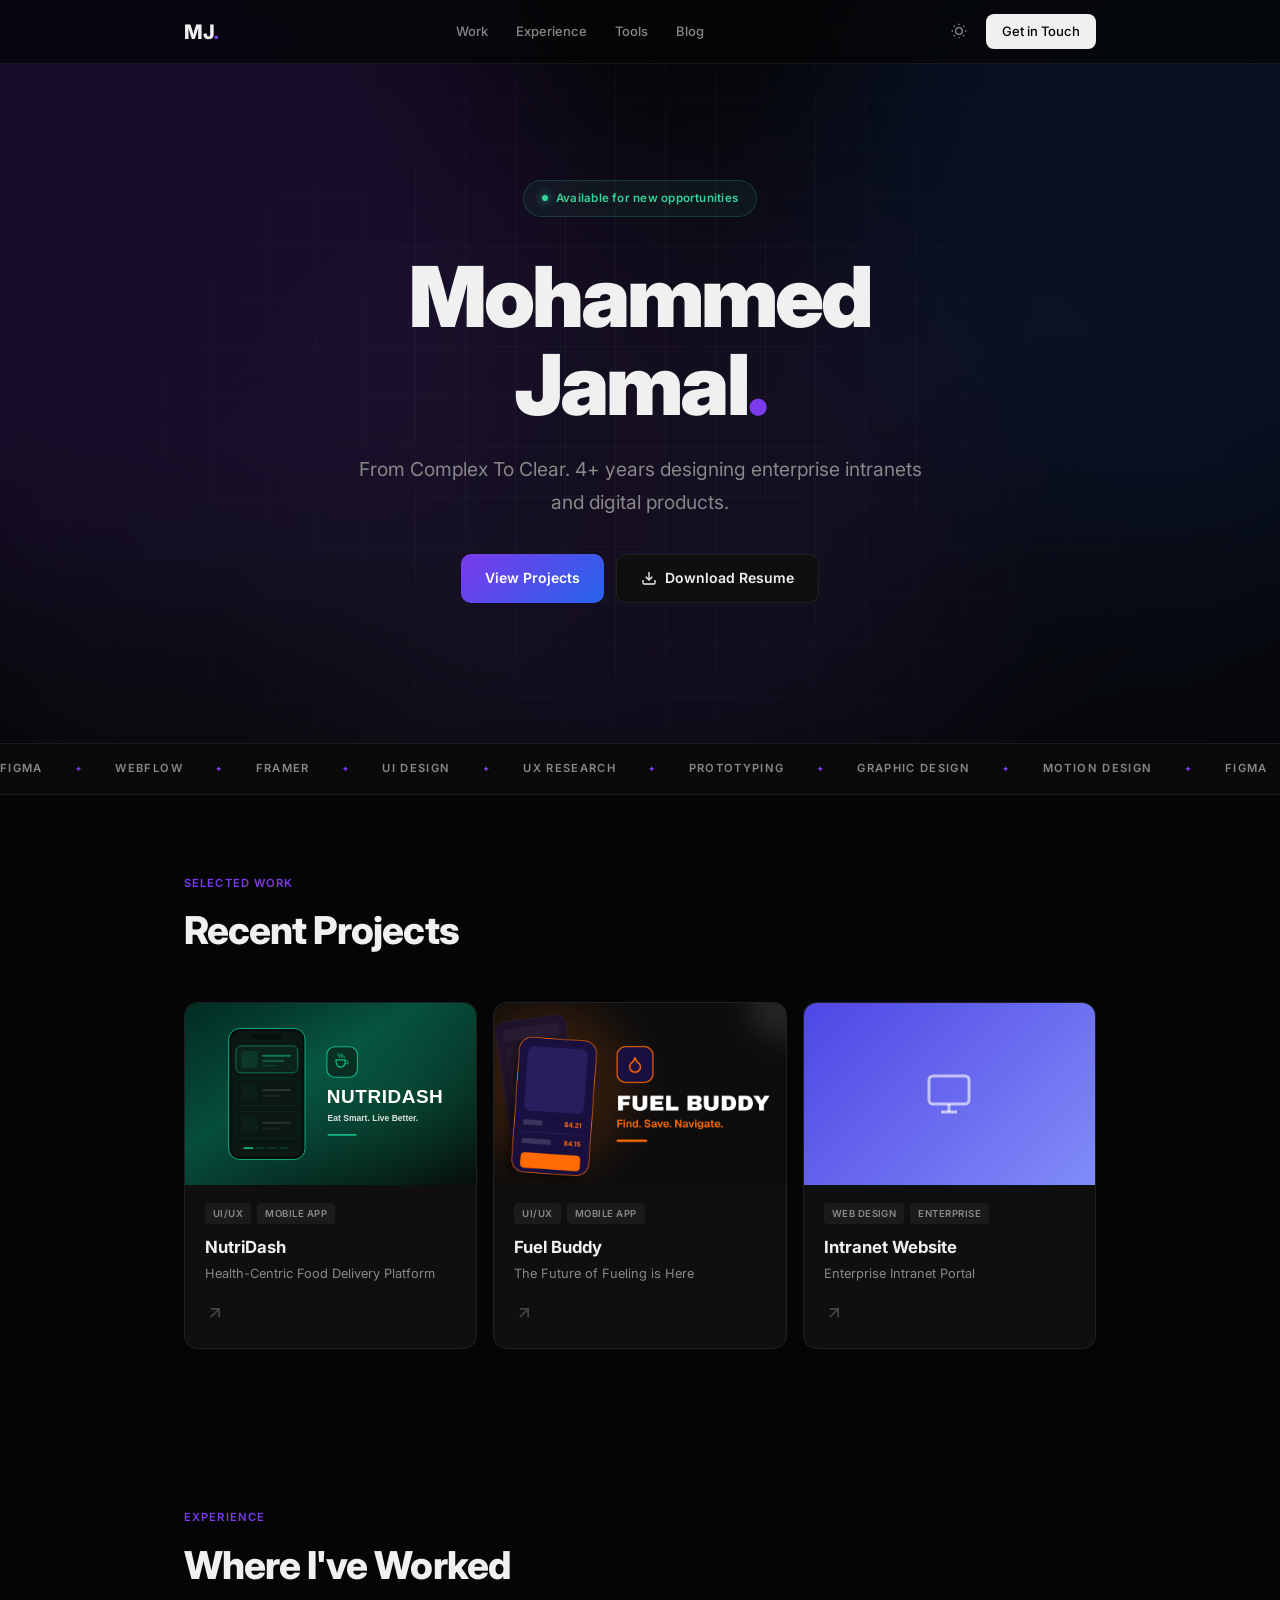
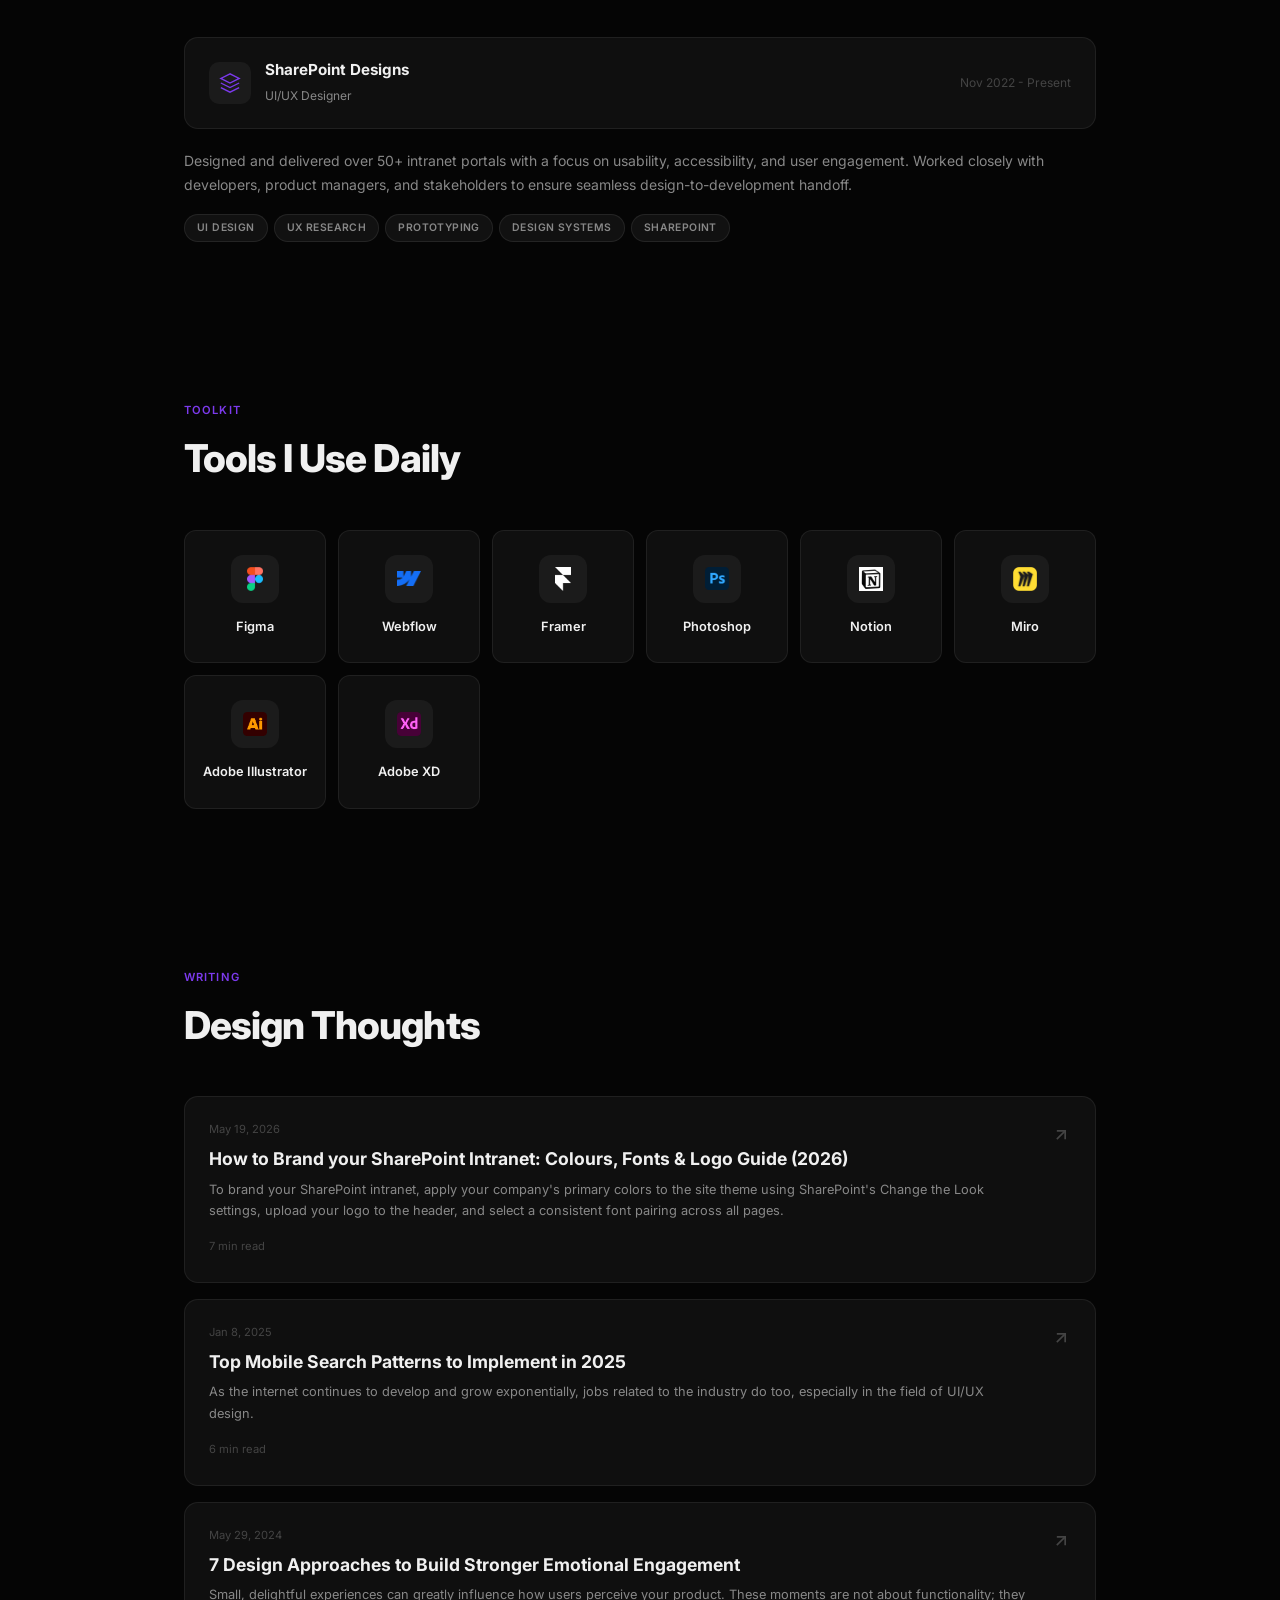
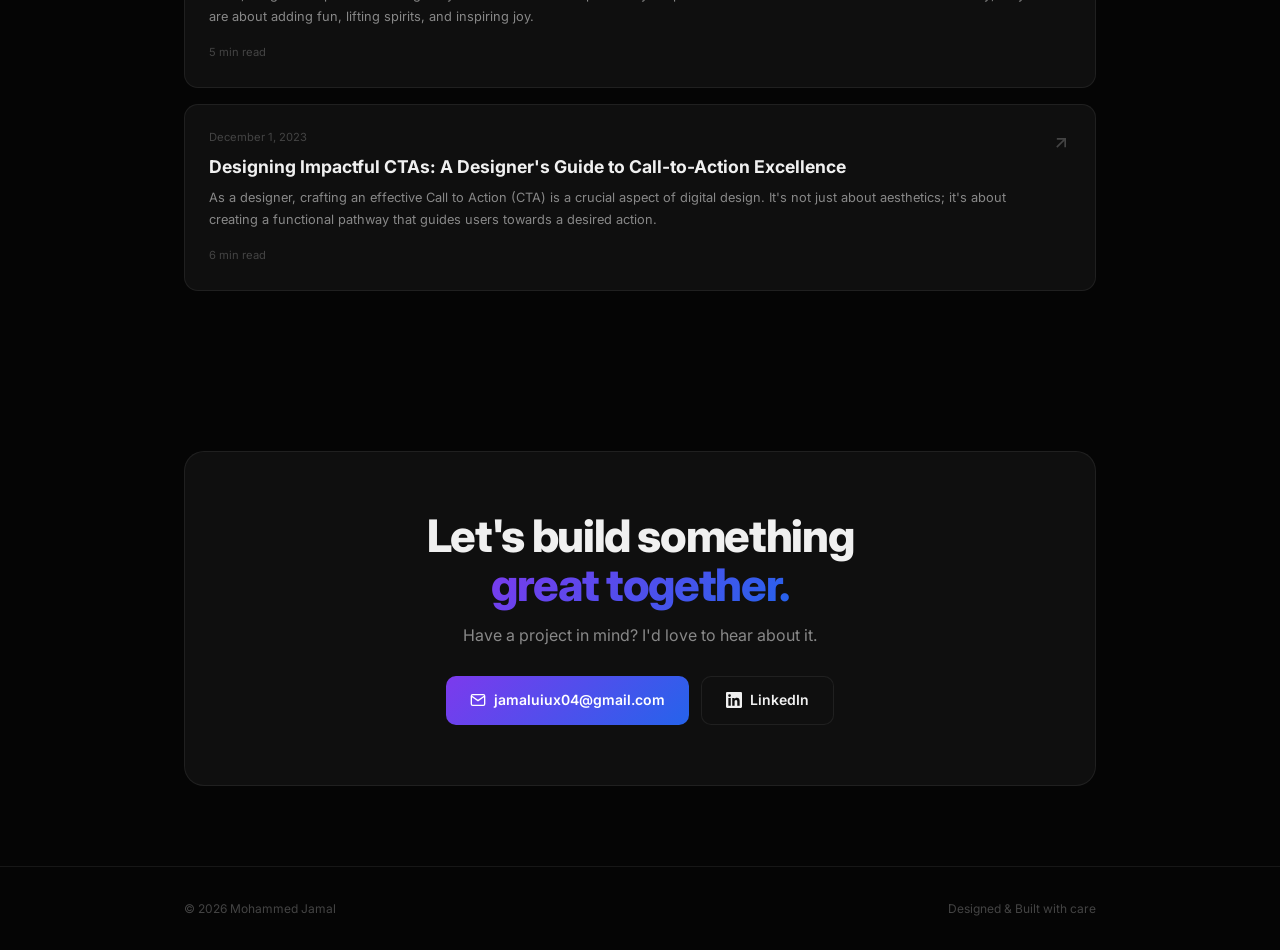
==== index.html @ 7de48fa5 "Link Download Resume button to actual PDF Co-Authored-By: Claude Opus 4.6 <noreply@anthropic.com>" ====
<!DOCTYPE html>
<html lang="en" data-theme="dark">
<head>
    <meta charset="UTF-8">
    <link rel="icon" type="image/svg+xml" href="favicon.svg">
    <meta name="viewport" content="width=device-width, initial-scale=1.0">
    <title>Mohammed Jamal - UI/UX Designer</title>
    <meta name="description" content="UI/UX Designer specialising in enterprise intranets and product design. Based in Chennai.">
    <link rel="preconnect" href="https://fonts.googleapis.com">
    <link rel="preconnect" href="https://fonts.gstatic.com" crossorigin>
    <link href="https://fonts.googleapis.com/css2?family=Inter:wght@400;500;600;700;800;900&display=swap" rel="stylesheet">
    <link rel="stylesheet" href="css/styles.css">
</head>
<body>
    <!-- Nav -->
    <nav>
        <div class="nav-inner">
            <a href="#" class="nav-logo">
                <div class="nav-logo-mark">MJ<span class="logo-dot">.</span></div>
            </a>
            <div class="nav-links">
                <a href="#work">Work</a>
                <a href="#experience">Experience</a>
                <a href="#tools">Tools</a>
                <a href="#blog">Blog</a>
            </div>
            <div class="nav-right">
                <button class="theme-toggle" id="themeBtn" aria-label="Toggle theme">
                    <svg class="ico-sun" width="16" height="16" viewBox="0 0 24 24" fill="none" stroke="currentColor" stroke-width="2"><circle cx="12" cy="12" r="5"/><line x1="12" y1="1" x2="12" y2="3"/><line x1="12" y1="21" x2="12" y2="23"/><line x1="4.22" y1="4.22" x2="5.64" y2="5.64"/><line x1="18.36" y1="18.36" x2="19.78" y2="19.78"/><line x1="1" y1="12" x2="3" y2="12"/><line x1="21" y1="12" x2="23" y2="12"/><line x1="4.22" y1="19.78" x2="5.64" y2="18.36"/><line x1="18.36" y1="5.64" x2="19.78" y2="4.22"/></svg>
                    <svg class="ico-moon" width="16" height="16" viewBox="0 0 24 24" fill="none" stroke="currentColor" stroke-width="2"><path d="M21 12.79A9 9 0 1 1 11.21 3 7 7 0 0 0 21 12.79z"/></svg>
                </button>
                <a href="mailto:jamaluiux04@gmail.com" class="nav-cta">Get in Touch</a>
            </div>
            <button class="burger" id="burger" aria-label="Menu"><span></span><span></span></button>
        </div>
    </nav>

    <!-- Mobile Menu -->
    <div class="mob-menu" id="mobMenu">
        <a href="#work">Work</a>
        <a href="#experience">Experience</a>
        <a href="#tools">Tools</a>
        <a href="#blog">Blog</a>
        <a href="mailto:jamaluiux04@gmail.com" class="mob-cta">Get in Touch</a>
    </div>

    <!-- Hero -->
    <section class="hero" id="hero">
        <div class="hero-mesh-bg">
            <div class="mesh-gradient-wrapper">
                <div class="mesh-blob blob-1"></div>
                <div class="mesh-blob blob-2"></div>
                <div class="mesh-blob blob-3"></div>
                <div class="mesh-blob blob-4"></div>
                <div class="mesh-blob blob-5"></div>
            </div>
            <div class="mesh-overlay"></div>
        </div>
        <div class="wrap">
            <div class="available-badge rv">
                <span class="available-dot"></span> Available for new opportunities
            </div>
            <h1 class="hero-h rv">
                Mohammed<br>
                Jamal<span class="hero-dot">.</span>
            </h1>
            <p class="hero-p rv">From Complex To Clear. 4+ years designing enterprise intranets and digital products.</p>
            <div class="hero-actions rv">
                <a href="#work" class="btn-primary">View Projects</a>
                <a href="assets/MohammedJamal_Resume.pdf" download class="btn-secondary">
                    <svg width="16" height="16" viewBox="0 0 24 24" fill="none" stroke="currentColor" stroke-width="2"><path d="M21 15v4a2 2 0 0 1-2 2H5a2 2 0 0 1-2-2v-4"/><polyline points="7 10 12 15 17 10"/><line x1="12" y1="15" x2="12" y2="3"/></svg>
                    Download Resume
                </a>
            </div>

        </div>
    </section>

    <!-- Skills Marquee -->
    <div class="marquee">
        <div class="marquee-track">
            <div class="marquee-inner">
                <span>FIGMA</span><span class="dot">&#x2726;</span>
                <span>WEBFLOW</span><span class="dot">&#x2726;</span>
                <span>FRAMER</span><span class="dot">&#x2726;</span>
                <span>UI DESIGN</span><span class="dot">&#x2726;</span>
                <span>UX RESEARCH</span><span class="dot">&#x2726;</span>
                <span>PROTOTYPING</span><span class="dot">&#x2726;</span>
                <span>GRAPHIC DESIGN</span><span class="dot">&#x2726;</span>
                <span>MOTION DESIGN</span><span class="dot">&#x2726;</span>
            </div>
            <div class="marquee-inner" aria-hidden="true">
                <span>FIGMA</span><span class="dot">&#x2726;</span>
                <span>WEBFLOW</span><span class="dot">&#x2726;</span>
                <span>FRAMER</span><span class="dot">&#x2726;</span>
                <span>UI DESIGN</span><span class="dot">&#x2726;</span>
                <span>UX RESEARCH</span><span class="dot">&#x2726;</span>
                <span>PROTOTYPING</span><span class="dot">&#x2726;</span>
                <span>GRAPHIC DESIGN</span><span class="dot">&#x2726;</span>
                <span>MOTION DESIGN</span><span class="dot">&#x2726;</span>
            </div>
        </div>
    </div>

    <!-- Work / Projects -->
    <section class="work" id="work">
        <div class="wrap">
            <div class="sec-head rv">
                <span class="sec-label">Selected Work</span>
                <h2 class="sec-title">Recent Projects</h2>
            </div>
            <div class="project-grid">
                <a href="nutridash.html" class="project-card rv">
                    <div class="project-visual">
                        <img src="assets/nutridash/nutridash_banner.svg" alt="NutriDash Case Study Banner">
                    </div>
                    <div class="project-meta">
                        <div class="project-tags"><span>UI/UX</span><span>Mobile App</span></div>
                        <h3>NutriDash</h3>
                        <p>Health-Centric Food Delivery Platform</p>
                    </div>
                    <div class="project-arrow-wrap">
                        <svg width="20" height="20" viewBox="0 0 24 24" fill="none" stroke="currentColor" stroke-width="2"><line x1="7" y1="17" x2="17" y2="7"/><polyline points="7 7 17 7 17 17"/></svg>
                    </div>
                </a>
                <a href="fuel-buddy.html" class="project-card rv">
                    <div class="project-visual">
                        <img src="assets/fuel-buddy/fuel_buddy_banner.png" alt="Fuel Buddy Case Study Banner">
                    </div>
                    <div class="project-meta">
                        <div class="project-tags"><span>UI/UX</span><span>Mobile App</span></div>
                        <h3>Fuel Buddy</h3>
                        <p>The Future of Fueling is Here</p>
                    </div>
                    <div class="project-arrow-wrap">
                        <svg width="20" height="20" viewBox="0 0 24 24" fill="none" stroke="currentColor" stroke-width="2"><line x1="7" y1="17" x2="17" y2="7"/><polyline points="7 7 17 7 17 17"/></svg>
                    </div>
                </a>
                <a href="#" class="project-card rv">
                    <div class="project-visual" style="background: linear-gradient(135deg, #4F46E5, #818CF8);">
                        <svg width="48" height="48" viewBox="0 0 24 24" fill="none" stroke="rgba(255,255,255,.6)" stroke-width="1.5"><rect x="2" y="3" width="20" height="14" rx="2"/><line x1="8" y1="21" x2="16" y2="21"/><line x1="12" y1="17" x2="12" y2="21"/></svg>
                    </div>
                    <div class="project-meta">
                        <div class="project-tags"><span>Web Design</span><span>Enterprise</span></div>
                        <h3>Intranet Website</h3>
                        <p>Enterprise Intranet Portal</p>
                    </div>
                    <div class="project-arrow-wrap">
                        <svg width="20" height="20" viewBox="0 0 24 24" fill="none" stroke="currentColor" stroke-width="2"><line x1="7" y1="17" x2="17" y2="7"/><polyline points="7 7 17 7 17 17"/></svg>
                    </div>
                </a>
            </div>
        </div>
    </section>

    <!-- Experience -->
    <section class="experience" id="experience">
        <div class="wrap">
            <div class="sec-head rv">
                <span class="sec-label">Experience</span>
                <h2 class="sec-title">Where I've Worked</h2>
            </div>
            <div class="exp-card rv">
                <div class="exp-left">
                    <div class="exp-icon">
                        <svg width="22" height="22" viewBox="0 0 24 24" fill="none" stroke="currentColor" stroke-width="1.5"><path d="M12 2L2 7l10 5 10-5-10-5zM2 17l10 5 10-5M2 12l10 5 10-5"/></svg>
                    </div>
                    <div>
                        <h3 class="exp-company">SharePoint Designs</h3>
                        <span class="exp-role">UI/UX Designer</span>
                    </div>
                </div>
                <span class="exp-date">Nov 2022 - Present</span>
            </div>
            <p class="exp-desc rv">Designed and delivered over 50+ intranet portals with a focus on usability, accessibility, and user engagement. Worked closely with developers, product managers, and stakeholders to ensure seamless design-to-development handoff.</p>
            <div class="exp-pills rv">
                <span>UI Design</span>
                <span>UX Research</span>
                <span>Prototyping</span>
                <span>Design Systems</span>
                <span>SharePoint</span>
            </div>
        </div>
    </section>

    <!-- Tools -->
    <section class="tools" id="tools">
        <div class="wrap">
            <div class="sec-head rv">
                <span class="sec-label">Toolkit</span>
                <h2 class="sec-title">Tools I Use Daily</h2>
            </div>
            <div class="tools-grid">
                <div class="tool-card rv">
                    <div class="tool-ico">
                        <img src="assets/logos/figma_logo.png" alt="Figma" />
                    </div>
                    <span class="tool-name">Figma</span>
                </div>
                <div class="tool-card rv">
                    <div class="tool-ico">
                        <img src="assets/logos/webflow_logo.png" alt="Webflow" />
                    </div>
                    <span class="tool-name">Webflow</span>
                </div>
                <div class="tool-card rv">
                    <div class="tool-ico">
                        <img src="assets/logos/framer_logo.png" class="logo-light" alt="Framer" />
                        <img src="assets/logos/framer_logo_dark.png" class="logo-dark" alt="Framer" />
                    </div>
                    <span class="tool-name">Framer</span>
                </div>
                <div class="tool-card rv">
                    <div class="tool-ico">
                        <img src="assets/logos/photoshop_logo.png" alt="Photoshop" />
                    </div>
                    <span class="tool-name">Photoshop</span>
                </div>
                <div class="tool-card rv">
                    <div class="tool-ico">
                        <img src="assets/logos/notion_logo.png" alt="Notion" />
                    </div>
                    <span class="tool-name">Notion</span>
                </div>
                <div class="tool-card rv">
                    <div class="tool-ico">
                        <img src="assets/logos/miro_logo.png" alt="Miro" />
                    </div>
                    <span class="tool-name">Miro</span>
                </div>
                <div class="tool-card rv">
                    <div class="tool-ico">
                        <img src="assets/logos/adobe_illustrator_logo.png" alt="Adobe Illustrator" />
                    </div>
                    <span class="tool-name">Adobe Illustrator</span>
                </div>
                <div class="tool-card rv">
                    <div class="tool-ico">
                        <img src="assets/logos/adobe_xd_logo.png" alt="Adobe XD" />
                    </div>
                    <span class="tool-name">Adobe XD</span>
                </div>

            </div>
        </div>
    </section>

    <!-- Blog -->
    <section class="blog" id="blog">
        <div class="wrap">
            <div class="sec-head rv">
                <span class="sec-label">Writing</span>
                <h2 class="sec-title">Design Thoughts</h2>
            </div>
            <div class="blog-list">
                <a href="https://www.sharepointdesigns.com/blog/sharepoint-intranet-branding-guide" target="_blank" rel="noopener noreferrer" class="blog-card rv">
                    <div class="blog-left">
                        <div class="blog-date">May 19, 2026</div>
                        <h3>How to Brand your SharePoint Intranet: Colours, Fonts & Logo Guide (2026)</h3>
                        <p>To brand your SharePoint intranet, apply your company's primary colors to the site theme using SharePoint's Change the Look settings, upload your logo to the header, and select a consistent font pairing across all pages.</p>
                        <span class="blog-read">7 min read</span>
                    </div>
                    <div class="blog-arrow">
                        <svg width="20" height="20" viewBox="0 0 24 24" fill="none" stroke="currentColor" stroke-width="2"><line x1="7" y1="17" x2="17" y2="7"/><polyline points="7 7 17 7 17 17"/></svg>
                    </div>
                </a>
                <a href="#" class="blog-card rv">
                    <div class="blog-left">
                        <div class="blog-date">Jan 8, 2025</div>
                        <h3>Top Mobile Search Patterns to Implement in 2025</h3>
                        <p>As the internet continues to develop and grow exponentially, jobs related to the industry do too, especially in the field of UI/UX design.</p>
                        <span class="blog-read">6 min read</span>
                    </div>
                    <div class="blog-arrow">
                        <svg width="20" height="20" viewBox="0 0 24 24" fill="none" stroke="currentColor" stroke-width="2"><line x1="7" y1="17" x2="17" y2="7"/><polyline points="7 7 17 7 17 17"/></svg>
                    </div>
                </a>
                <a href="https://www.sharepointdesigns.com/blog/7-design-secret-tips-to-spark-emotions" target="_blank" rel="noopener noreferrer" class="blog-card rv">
                    <div class="blog-left">
                        <div class="blog-date">May 29, 2024</div>
                        <h3>7 Design Approaches to Build Stronger Emotional Engagement</h3>
                        <p>Small, delightful experiences can greatly influence how users perceive your product. These moments are not about functionality; they are about adding fun, lifting spirits, and inspiring joy.</p>
                        <span class="blog-read">5 min read</span>
                    </div>
                    <div class="blog-arrow">
                        <svg width="20" height="20" viewBox="0 0 24 24" fill="none" stroke="currentColor" stroke-width="2"><line x1="7" y1="17" x2="17" y2="7"/><polyline points="7 7 17 7 17 17"/></svg>
                    </div>
                </a>
                <a href="https://www.sharepointdesigns.com/blog/a-designers-guide-to-cta-excellence" target="_blank" rel="noopener noreferrer" class="blog-card rv">
                    <div class="blog-left">
                        <div class="blog-date">December 1, 2023</div>
                        <h3>Designing Impactful CTAs: A Designer's Guide to Call-to-Action Excellence</h3>
                        <p>As a designer, crafting an effective Call to Action (CTA) is a crucial aspect of digital design. It's not just about aesthetics; it's about creating a functional pathway that guides users towards a desired action.</p>
                        <span class="blog-read">6 min read</span>
                    </div>
                    <div class="blog-arrow">
                        <svg width="20" height="20" viewBox="0 0 24 24" fill="none" stroke="currentColor" stroke-width="2"><line x1="7" y1="17" x2="17" y2="7"/><polyline points="7 7 17 7 17 17"/></svg>
                    </div>
                </a>
            </div>
        </div>
    </section>

    <!-- Contact -->
    <section class="contact" id="contact">
        <div class="wrap">
            <div class="contact-inner rv">
                <h2>Let's build something<br><span class="gradient-text">great together.</span></h2>
                <p>Have a project in mind? I'd love to hear about it.</p>
                <div class="contact-actions">
                    <a href="mailto:jamaluiux04@gmail.com" class="btn-primary">
                        <svg width="16" height="16" viewBox="0 0 24 24" fill="none" stroke="currentColor" stroke-width="2"><path d="M4 4h16c1.1 0 2 .9 2 2v12c0 1.1-.9 2-2 2H4c-1.1 0-2-.9-2-2V6c0-1.1.9-2 2-2z"/><polyline points="22,6 12,13 2,6"/></svg>
                        jamaluiux04@gmail.com
                    </a>
                    <a href="https://www.linkedin.com/in/mohammed-jamal-217b0b106" target="_blank" rel="noopener noreferrer" class="btn-secondary">
                        <svg width="16" height="16" viewBox="0 0 24 24" fill="currentColor"><path d="M20.447 20.452h-3.554v-5.569c0-1.328-.027-3.037-1.852-3.037-1.853 0-2.136 1.445-2.136 2.939v5.667H9.351V9h3.414v1.561h.046c.477-.9 1.637-1.85 3.37-1.85 3.601 0 4.267 2.37 4.267 5.455v6.286zM5.337 7.433a2.062 2.062 0 1 1 0-4.125 2.062 2.062 0 0 1 0 4.125zm1.782 13.019H3.555V9h3.564v11.452zM22.225 0H1.771C.792 0 0 .774 0 1.729v20.542C0 23.227.792 24 1.771 24h20.451C23.2 24 24 23.227 24 22.271V1.729C24 .774 23.2 0 22.222 0h.003z"/></svg>
                        LinkedIn
                    </a>
                </div>
            </div>
        </div>
    </section>

    <!-- Footer -->
    <footer>
        <div class="wrap footer-inner">
            <span class="footer-copy">&copy; 2026 Mohammed Jamal</span>
            <span class="footer-note">Designed & Built with care</span>
        </div>
    </footer>

    <script src="js/script.js"></script>
</body>
</html>
---- css/styles.css ----
/* ========================================
   Tokens
   ======================================== */
:root {
    --ff: 'Inter', system-ui, -apple-system, sans-serif;
    --ease: cubic-bezier(0.16, 1, 0.3, 1);
    --max-w: 960px;
    --pad: 24px;
}

[data-theme="dark"] {
    --bg: #050505;
    --bg-2: #0A0A0A;
    --surface: #0F0F0F;
    --surface-hover: #161616;
    --fg: #F0F0F0;
    --fg-2: #888;
    --fg-3: #444;
    --border: rgba(255,255,255,.07);
    --border-hover: rgba(255,255,255,.14);
    --gradient-1: #7C3AED;
    --gradient-2: #2563EB;
    --glow: rgba(124, 58, 237, .15);
    --glow-2: rgba(37, 99, 235, .1);
    --nav-bg: rgba(5,5,5,.7);
    --pill-bg: rgba(255,255,255,.05);
    --pill-border: rgba(255,255,255,.08);
    --card-hover-border: rgba(124, 58, 237, .35);
    --card-hover-shadow: 0 8px 32px rgba(124, 58, 237, .12), 0 0 0 1px rgba(124, 58, 237, .08);
}

[data-theme="light"] {
    --bg: #FAFAFA;
    --bg-2: #F5F5F5;
    --surface: #FFFFFF;
    --surface-hover: #F8F8F8;
    --fg: #111;
    --fg-2: #666;
    --fg-3: #BBB;
    --border: rgba(0,0,0,.07);
    --border-hover: rgba(0,0,0,.14);
    --gradient-1: #7C3AED;
    --gradient-2: #2563EB;
    --glow: rgba(124, 58, 237, .06);
    --glow-2: rgba(37, 99, 235, .04);
    --nav-bg: rgba(250,250,250,.8);
    --pill-bg: rgba(0,0,0,.04);
    --pill-border: rgba(0,0,0,.06);
    --card-hover-border: rgba(0,0,0,.18);
    --card-hover-shadow: 0 8px 30px rgba(0,0,0,.08);
}

/* ========================================
   Reset
   ======================================== */
*, *::before, *::after { margin: 0; padding: 0; box-sizing: border-box; }
html { scroll-behavior: smooth; }
body {
    font-family: var(--ff);
    background: var(--bg);
    color: var(--fg);
    line-height: 1.6;
    overflow-x: hidden;
    -webkit-font-smoothing: antialiased;
    transition: background-color .4s, color .4s;
}
::selection { background: var(--gradient-1); color: #fff; }
a { color: inherit; text-decoration: none; }
button { border: none; background: none; cursor: pointer; font-family: inherit; color: inherit; }
.wrap { max-width: var(--max-w); margin: 0 auto; padding: 0 var(--pad); }

/* Reveal */
.rv { opacity: 0; transform: translateY(24px); transition: opacity .7s var(--ease), transform .7s var(--ease); }
.rv.on { opacity: 1; transform: none; }

/* Gradient text */
.gradient-text {
    background: linear-gradient(135deg, var(--gradient-1), var(--gradient-2));
    -webkit-background-clip: text;
    -webkit-text-fill-color: transparent;
    background-clip: text;
}

/* ========================================
   Nav
   ======================================== */
nav {
    position: fixed; top: 0; left: 0; right: 0;
    z-index: 100; height: 64px;
    background: var(--nav-bg);
    backdrop-filter: blur(20px); -webkit-backdrop-filter: blur(20px);
    border-bottom: 1px solid var(--border);
    transition: background-color .4s, border-color .4s;
}
.nav-inner {
    max-width: var(--max-w); margin: 0 auto; padding: 0 var(--pad);
    height: 100%; display: flex; align-items: center; justify-content: space-between;
}
.nav-logo {
    display: flex; align-items: center; gap: 10px;
    font-size: .875rem; font-weight: 600;
}
.nav-logo-mark {
    font-size: 1.25rem; font-weight: 800; color: var(--fg);
    letter-spacing: -.02em; line-height: 1;
}
.logo-dot { color: var(--gradient-1); }
.nav-links { display: flex; gap: 28px; }
.nav-links a {
    font-size: .8125rem; font-weight: 500; color: var(--fg-2);
    transition: color .2s;
}
.nav-links a:hover { color: var(--fg); }
.nav-right { display: flex; align-items: center; gap: 10px; }
.theme-toggle {
    width: 34px; height: 34px; border-radius: 8px;
    display: flex; align-items: center; justify-content: center;
    color: var(--fg-2); transition: background .2s, color .2s;
}
.theme-toggle:hover { background: var(--pill-bg); color: var(--fg); }
[data-theme="dark"] .ico-sun { display: block; }
[data-theme="dark"] .ico-moon { display: none; }
[data-theme="light"] .ico-sun { display: none; }
[data-theme="light"] .ico-moon { display: block; }
.nav-cta {
    font-size: .8125rem; font-weight: 500; padding: 7px 16px;
    border-radius: 8px; background: var(--fg); color: var(--bg);
    transition: opacity .2s;
}
.nav-cta:hover { opacity: .85; box-shadow: 0 2px 12px rgba(0,0,0,.15); }

.burger { display: none; width: 20px; height: 14px; position: relative; }
.burger span {
    position: absolute; left: 0; width: 100%; height: 2px;
    background: var(--fg); border-radius: 1px; transition: transform .3s, opacity .3s;
}
.burger span:first-child { top: 0; }
.burger span:last-child { bottom: 0; }
.burger.open span:first-child { transform: translateY(6px) rotate(45deg); }
.burger.open span:last-child { transform: translateY(-6px) rotate(-45deg); }

.mob-menu {
    display: none; position: fixed; inset: 0; z-index: 99;
    background: var(--bg); padding: 80px var(--pad) 40px;
    flex-direction: column; gap: 8px;
    opacity: 0; pointer-events: none; transition: opacity .25s;
}
.mob-menu.open { opacity: 1; pointer-events: all; }
.mob-menu a {
    display: block; font-size: 1.5rem; font-weight: 700;
    padding: 12px 0; border-bottom: 1px solid var(--border);
    transition: color .2s;
}
.mob-menu a:hover { color: var(--gradient-1); }
.mob-cta { color: var(--gradient-1) !important; }

/* ========================================
   Hero
   ======================================== */
.hero {
    text-align: center;
    padding: 180px 0 100px;
    position: relative;
    overflow: hidden;
}
.hero::before {
    content: '';
    position: absolute;
    inset: 0;
    background-image: linear-gradient(var(--border) 1px, transparent 1px),
                      linear-gradient(90deg, var(--border) 1px, transparent 1px);
    background-size: 50px 50px;
    background-position: center;
    mask-image: radial-gradient(circle, rgba(0,0,0,1) 20%, rgba(0,0,0,0) 80%);
    -webkit-mask-image: radial-gradient(circle, rgba(0,0,0,1) 20%, rgba(0,0,0,0) 80%);
    opacity: 0.45;
    pointer-events: none;
    z-index: 1;
}
.hero .wrap {
    position: relative;
    z-index: 1;
}
.hero-mesh-bg {
    position: absolute;
    inset: 0;
    overflow: hidden;
    z-index: 0;
    pointer-events: none;
    background: #f0f4ff;
    transition: background-color .4s;
}
.mesh-gradient-wrapper {
    position: absolute;
    inset: 0;
    filter: blur(80px);
    transform: scale(1.3);
    pointer-events: none;
}
.mesh-blob {
    position: absolute;
    border-radius: 50%;
    pointer-events: none;
    mix-blend-mode: multiply;
}
.blob-1 {
    width: 700px;
    height: 700px;
    background: #818cf8;
    top: -150px;
    left: -150px;
    animation: blob1 14s infinite ease-in-out;
}
.blob-2 {
    width: 600px;
    height: 600px;
    background: #a78bfa;
    top: -100px;
    right: -100px;
    animation: blob2 16s infinite ease-in-out -3s;
}
.blob-3 {
    width: 500px;
    height: 500px;
    background: #c4b5fd;
    top: 30%;
    left: 30%;
    animation: blob3 12s infinite ease-in-out -6s;
}
.blob-4 {
    width: 400px;
    height: 400px;
    background: #e0e7ff;
    bottom: -100px;
    left: 10%;
    animation: blob4 10s infinite ease-in-out -2s;
}
.blob-5 {
    width: 450px;
    height: 450px;
    background: #ffffff;
    bottom: -80px;
    right: 5%;
    animation: blob5 8s infinite ease-in-out -4s;
}
.mesh-overlay {
    position: absolute;
    inset: 0;
    background: rgba(255, 255, 255, 0.4);
    z-index: 1;
    pointer-events: none;
    transition: background-color .4s;
}

/* Dark mode overrides for mesh gradient background */
[data-theme="dark"] .hero-mesh-bg {
    background: #050505;
}
[data-theme="dark"] .mesh-overlay {
    background: rgba(5, 5, 5, 0.55);
}
[data-theme="dark"] .mesh-blob {
    mix-blend-mode: screen;
}
[data-theme="dark"] .blob-1 { background: rgba(124, 58, 237, 0.35); }
[data-theme="dark"] .blob-2 { background: rgba(37, 99, 235, 0.3); }
[data-theme="dark"] .blob-3 { background: rgba(139, 92, 246, 0.25); }
[data-theme="dark"] .blob-4 { background: rgba(30, 41, 59, 0.4); }
[data-theme="dark"] .blob-5 { background: rgba(15, 23, 42, 0.5); }

@keyframes blob1 {
    0%, 100% { transform: translate(0, 0) scale(1); }
    33%       { transform: translate(60px, 80px) scale(1.08); }
    66%       { transform: translate(-40px, 50px) scale(0.96); }
}
@keyframes blob2 {
    0%, 100% { transform: translate(0, 0) scale(1); }
    33%       { transform: translate(-80px, 50px) scale(0.95); }
    66%       { transform: translate(40px, -70px) scale(1.1); }
}
@keyframes blob3 {
    0%, 100% { transform: translate(0, 0) scale(1); }
    33%       { transform: translate(50px, -60px) scale(1.05); }
    66%       { transform: translate(-60px, 40px) scale(0.97); }
}
@keyframes blob4 {
    0%, 100% { transform: translate(0, 0) scale(1); }
    33%       { transform: translate(70px, -30px) scale(1.08); }
    66%       { transform: translate(-50px, 60px) scale(0.95); }
}
@keyframes blob5 {
    0%, 100% { transform: translate(0, 0) scale(1); }
    33%       { transform: translate(-50px, -80px) scale(0.97); }
    66%       { transform: translate(60px, 40px) scale(1.1); }
}

.available-badge {
    display: inline-flex;
    align-items: center;
    gap: 8px;
    padding: 8px 18px;
    border-radius: 100px;
    background: rgba(34, 197, 94, 0.05);
    border: 1px solid rgba(34, 197, 94, 0.2);
    color: #10B981;
    font-size: 0.725rem;
    font-weight: 600;
    margin-bottom: 36px;
    letter-spacing: 0.02em;
    position: relative;
    z-index: 5;
}
[data-theme="dark"] .available-badge {
    background: rgba(52, 211, 153, 0.06);
    border: 1px solid rgba(52, 211, 153, 0.2);
    color: #34d399;
}
.available-dot {
    width: 6px;
    height: 6px;
    border-radius: 50%;
    background: #10b981;
    box-shadow: 0 0 8px #10b981;
    display: inline-block;
    animation: active-pulse 2s infinite ease-in-out;
}
[data-theme="dark"] .available-dot {
    background: #34d399;
    box-shadow: 0 0 8px #34d399;
}
@keyframes active-pulse {
    0% { transform: scale(0.9); opacity: 0.8; }
    50% { transform: scale(1.2); opacity: 1; }
    100% { transform: scale(0.9); opacity: 0.8; }
}

.hero-h {
    font-size: clamp(3rem, 8.5vw, 5.25rem);
    font-weight: 900;
    line-height: 1.05;
    letter-spacing: -.035em;
    margin-bottom: 24px;
    position: relative;
    z-index: 5;
    color: var(--fg);
}
.hero-dot {
    color: var(--gradient-1);
}

.hero-p {
    font-size: clamp(1rem, 1.6vw, 1.2rem);
    color: var(--fg-2);
    line-height: 1.7;
    max-width: 580px;
    margin: 0 auto 36px;
    position: relative;
    z-index: 5;
}

.hero-actions {
    display: flex;
    gap: 12px;
    justify-content: center;
    flex-wrap: wrap;
    margin-bottom: 40px;
    position: relative;
    z-index: 5;
}

.hero-substats {
    font-size: 0.725rem;
    font-weight: 700;
    color: var(--fg-2);
    letter-spacing: 0.08em;
    text-transform: uppercase;
    margin-top: 16px;
    position: relative;
    z-index: 5;
}

.btn-primary {
    display: inline-flex; align-items: center; gap: 8px;
    padding: 12px 24px; border-radius: 10px;
    font-size: .875rem; font-weight: 600;
    background: linear-gradient(135deg, var(--gradient-1), var(--gradient-2));
    color: #fff; transition: opacity .2s, transform .2s, box-shadow .3s;
}
.btn-primary:hover {
    opacity: .9; transform: translateY(-1px);
    box-shadow: 0 4px 20px var(--glow), 0 0 0 1px rgba(124, 58, 237, .2);
}

.btn-secondary {
    display: inline-flex; align-items: center; gap: 8px;
    padding: 12px 24px; border-radius: 10px;
    font-size: .875rem; font-weight: 600;
    background: var(--surface); border: 1px solid var(--border);
    color: var(--fg); transition: border-color .2s, transform .2s, background-color .3s, box-shadow .3s;
}
.btn-secondary:hover {
    border-color: var(--card-hover-border); transform: translateY(-1px);
    background: var(--surface-hover);
    box-shadow: var(--card-hover-shadow);
}

.hero-stats {
    display: flex; justify-content: center; align-items: center; gap: 32px;
}
.h-stat { text-align: center; }
.h-stat-num { display: block; font-size: 1.75rem; font-weight: 800; letter-spacing: -.03em; }
.h-stat-label { font-size: .7rem; color: var(--fg-2); letter-spacing: .04em; text-transform: uppercase; }
.h-stat-divider { width: 1px; height: 36px; background: var(--border); }

/* ========================================
   Marquee
   ======================================== */
.marquee {
    padding: 16px 0;
    border-top: 1px solid var(--border); border-bottom: 1px solid var(--border);
    overflow: hidden; background: var(--bg-2);
    transition: background-color .4s, border-color .4s;
}
.marquee-track {
    display: flex; width: max-content;
    animation: marquee-scroll 25s linear infinite;
}
.marquee-inner {
    display: flex; align-items: center; gap: 32px;
    padding-right: 32px;
    white-space: nowrap;
    font-size: .7rem; font-weight: 600; letter-spacing: .12em;
    text-transform: uppercase; color: var(--fg-2);
}
.marquee-inner .dot { color: var(--gradient-1); font-size: .55rem; }
@keyframes marquee-scroll { 0%{transform:translateX(0)} 100%{transform:translateX(-50%)} }

/* ========================================
   Section chrome
   ======================================== */
.sec-head { margin-bottom: 40px; }
.sec-label {
    display: block; font-size: .7rem; font-weight: 600;
    text-transform: uppercase; letter-spacing: .1em;
    color: var(--gradient-1); margin-bottom: 8px;
}
.sec-title {
    font-size: clamp(1.75rem, 3.5vw, 2.4rem);
    font-weight: 800; letter-spacing: -.025em;
}

/* ========================================
   Projects
   ======================================== */
.work { padding: 80px 0; }

.project-grid {
    display: grid;
    grid-template-columns: repeat(auto-fit, minmax(280px, 1fr));
    gap: 16px;
}

.project-card {
    border-radius: 14px; overflow: hidden;
    background: var(--surface); border: 1px solid var(--border);
    transition: transform .35s var(--ease), box-shadow .35s, border-color .3s, background-color .4s;
    display: flex; flex-direction: column;
}
.project-card:hover {
    transform: translateY(-4px);
    box-shadow: 0 8px 30px var(--card-hover-shadow);
    border-color: var(--card-hover-border);
    background: var(--surface-hover);
}
.project-visual {
    aspect-ratio: 16/10; display: flex; align-items: center; justify-content: center;
    transition: transform .5s var(--ease);
    overflow: hidden;
}
.project-visual img {
    width: 100%;
    height: 100%;
    object-fit: cover;
    display: block;
}
.project-card:hover .project-visual { transform: scale(1.02); }
.project-meta { padding: 18px 20px; flex: 1; }
.project-tags { display: flex; gap: 6px; margin-bottom: 10px; }
.project-tags span {
    font-size: .6rem; font-weight: 600; text-transform: uppercase;
    letter-spacing: .05em; padding: 3px 8px; border-radius: 4px;
    background: var(--pill-bg); color: var(--fg-2);
    transition: background-color .4s, color .4s;
}
.project-meta h3 { font-size: 1.05rem; font-weight: 700; margin-bottom: 3px; }
.project-meta p { font-size: .8rem; color: var(--fg-2); }
.project-arrow-wrap {
    padding: 0 20px 18px; color: var(--fg-3);
    transition: color .2s;
}
.project-card:hover .project-arrow-wrap { color: var(--gradient-1); }

/* ========================================
   Experience
   ======================================== */
.experience { padding: 80px 0; }
.exp-card {
    display: flex; justify-content: space-between; align-items: center;
    padding: 20px 24px; border-radius: 14px;
    background: var(--surface); border: 1px solid var(--border);
    margin-bottom: 20px; flex-wrap: wrap; gap: 12px;
    transition: background-color .3s, border-color .3s, box-shadow .3s, transform .3s var(--ease);
}
.exp-card:hover {
    transform: translateY(-2px);
    border-color: var(--card-hover-border);
    box-shadow: var(--card-hover-shadow);
    background: var(--surface-hover);
}
.exp-left { display: flex; align-items: center; gap: 14px; }
.exp-icon {
    width: 42px; height: 42px; border-radius: 10px;
    background: var(--pill-bg); color: var(--gradient-1);
    display: flex; align-items: center; justify-content: center;
}
.exp-company { font-size: .95rem; font-weight: 700; }
.exp-role { font-size: .75rem; color: var(--fg-2); }
.exp-date { font-size: .75rem; color: var(--fg-3); }
.exp-desc {
    font-size: .875rem; color: var(--fg-2); line-height: 1.75;
    margin-bottom: 16px;
}
.exp-pills { display: flex; flex-wrap: wrap; gap: 6px; }
.exp-pills span {
    font-size: .65rem; font-weight: 600; text-transform: uppercase;
    letter-spacing: .04em; padding: 5px 12px; border-radius: 100px;
    background: var(--pill-bg); border: 1px solid var(--pill-border);
    color: var(--fg-2); transition: background-color .4s, border-color .4s, color .4s;
}

/* ========================================
   Tools
   ======================================== */
.tools { padding: 80px 0; }
.tools-grid {
    display: grid; grid-template-columns: repeat(auto-fill, minmax(130px, 1fr));
    gap: 12px;
}
.tool-card {
    text-align: center; padding: 24px 16px; border-radius: 12px;
    background: var(--surface); border: 1px solid var(--border);
    transition: all .3s var(--ease);
}
.tool-card:hover {
    transform: translateY(-3px);
    border-color: var(--card-hover-border);
    box-shadow: var(--card-hover-shadow);
    background: var(--surface-hover);
}
.tool-ico {
    width: 48px; height: 48px; margin: 0 auto 10px; border-radius: 12px;
    background: var(--pill-bg); display: flex; align-items: center; justify-content: center;
    transition: transform .3s var(--ease);
}
.tool-ico img {
    max-width: 24px;
    max-height: 24px;
    object-fit: contain;
}
.tool-ico .logo-dark { display: none; }
[data-theme="dark"] .tool-ico .logo-light { display: none; }
[data-theme="dark"] .tool-ico .logo-dark { display: block; }
.tool-card:hover .tool-ico { transform: scale(1.08); }
.tool-name { font-size: .8rem; font-weight: 600; }

/* ========================================
   Blog
   ======================================== */
.blog { padding: 80px 0; }
.blog-list {
    display: flex;
    flex-direction: column;
    gap: 16px;
}
.blog-card {
    display: flex; justify-content: space-between; align-items: flex-start;
    padding: 24px; border-radius: 14px;
    background: var(--surface); border: 1px solid var(--border);
    transition: all .3s var(--ease); gap: 20px;
}
.blog-card:hover {
    transform: translateY(-3px);
    border-color: var(--card-hover-border);
    box-shadow: var(--card-hover-shadow);
    background: var(--surface-hover);
}
.blog-left { flex: 1; }
.blog-date { font-size: .7rem; color: var(--fg-3); margin-bottom: 8px; }
.blog-card h3 { font-size: 1.1rem; font-weight: 700; margin-bottom: 8px; line-height: 1.35; }
.blog-card p { font-size: .8rem; color: var(--fg-2); line-height: 1.7; margin-bottom: 10px; }
.blog-read { font-size: .7rem; color: var(--fg-3); }
.blog-arrow {
    color: var(--fg-3); flex-shrink: 0; padding-top: 4px;
    transition: color .2s;
}
.blog-card:hover .blog-arrow { color: var(--gradient-1); }

/* ========================================
   Contact
   ======================================== */
.contact { padding: 80px 0; }
.contact-inner {
    text-align: center; padding: 60px 40px; border-radius: 20px;
    background: var(--surface); border: 1px solid var(--border);
    position: relative; overflow: hidden;
    transition: background-color .4s, border-color .4s;
}
.contact-inner h2 {
    font-size: clamp(1.8rem, 4vw, 2.8rem);
    font-weight: 800; letter-spacing: -.03em; line-height: 1.1;
    margin-bottom: 12px;
}
.contact-inner p {
    font-size: 1rem; color: var(--fg-2); margin-bottom: 28px;
}
.contact-actions {
    display: flex; gap: 12px; justify-content: center; flex-wrap: wrap;
}

/* ========================================
   Footer
   ======================================== */
footer {
    padding: 32px 0; border-top: 1px solid var(--border);
    transition: border-color .4s;
}
.footer-inner {
    display: flex; justify-content: space-between; align-items: center;
}
.footer-copy { font-size: .75rem; color: var(--fg-3); }
.footer-note { font-size: .75rem; color: var(--fg-3); }

/* ========================================
   Responsive
   ======================================== */
@media (max-width: 768px) {
    .nav-links, .nav-cta { display: none; }
    .burger { display: block; }
    .mob-menu { display: flex; }
    .hero { padding: 130px 0 60px; }
    .hero-stats { gap: 20px; }
    .h-stat-num { font-size: 1.4rem; }
    .project-grid { grid-template-columns: 1fr; }
    .tools-grid { grid-template-columns: repeat(3, 1fr); }
    .contact-inner { padding: 40px 24px; }
    .footer-inner { flex-direction: column; gap: 8px; text-align: center; }
    .work, .experience, .tools, .blog, .contact { padding: 60px 0; }
}

@media (max-width: 480px) {
    .hero-actions { flex-direction: column; align-items: center; }
    .btn-primary, .btn-secondary { width: 100%; justify-content: center; }
    .tools-grid { grid-template-columns: repeat(2, 1fr); }
    .exp-card { padding: 16px 18px; }
    .contact-actions { flex-direction: column; align-items: center; }
    .contact-actions .btn-primary,
    .contact-actions .btn-secondary { width: 100%; justify-content: center; }
}

@media (prefers-reduced-motion: reduce) {
    .rv { opacity: 1; transform: none; transition: none; }
    .marquee-track { animation: none; }
    .mesh-blob { animation: none; }
    .badge-dot { animation: none; }
}
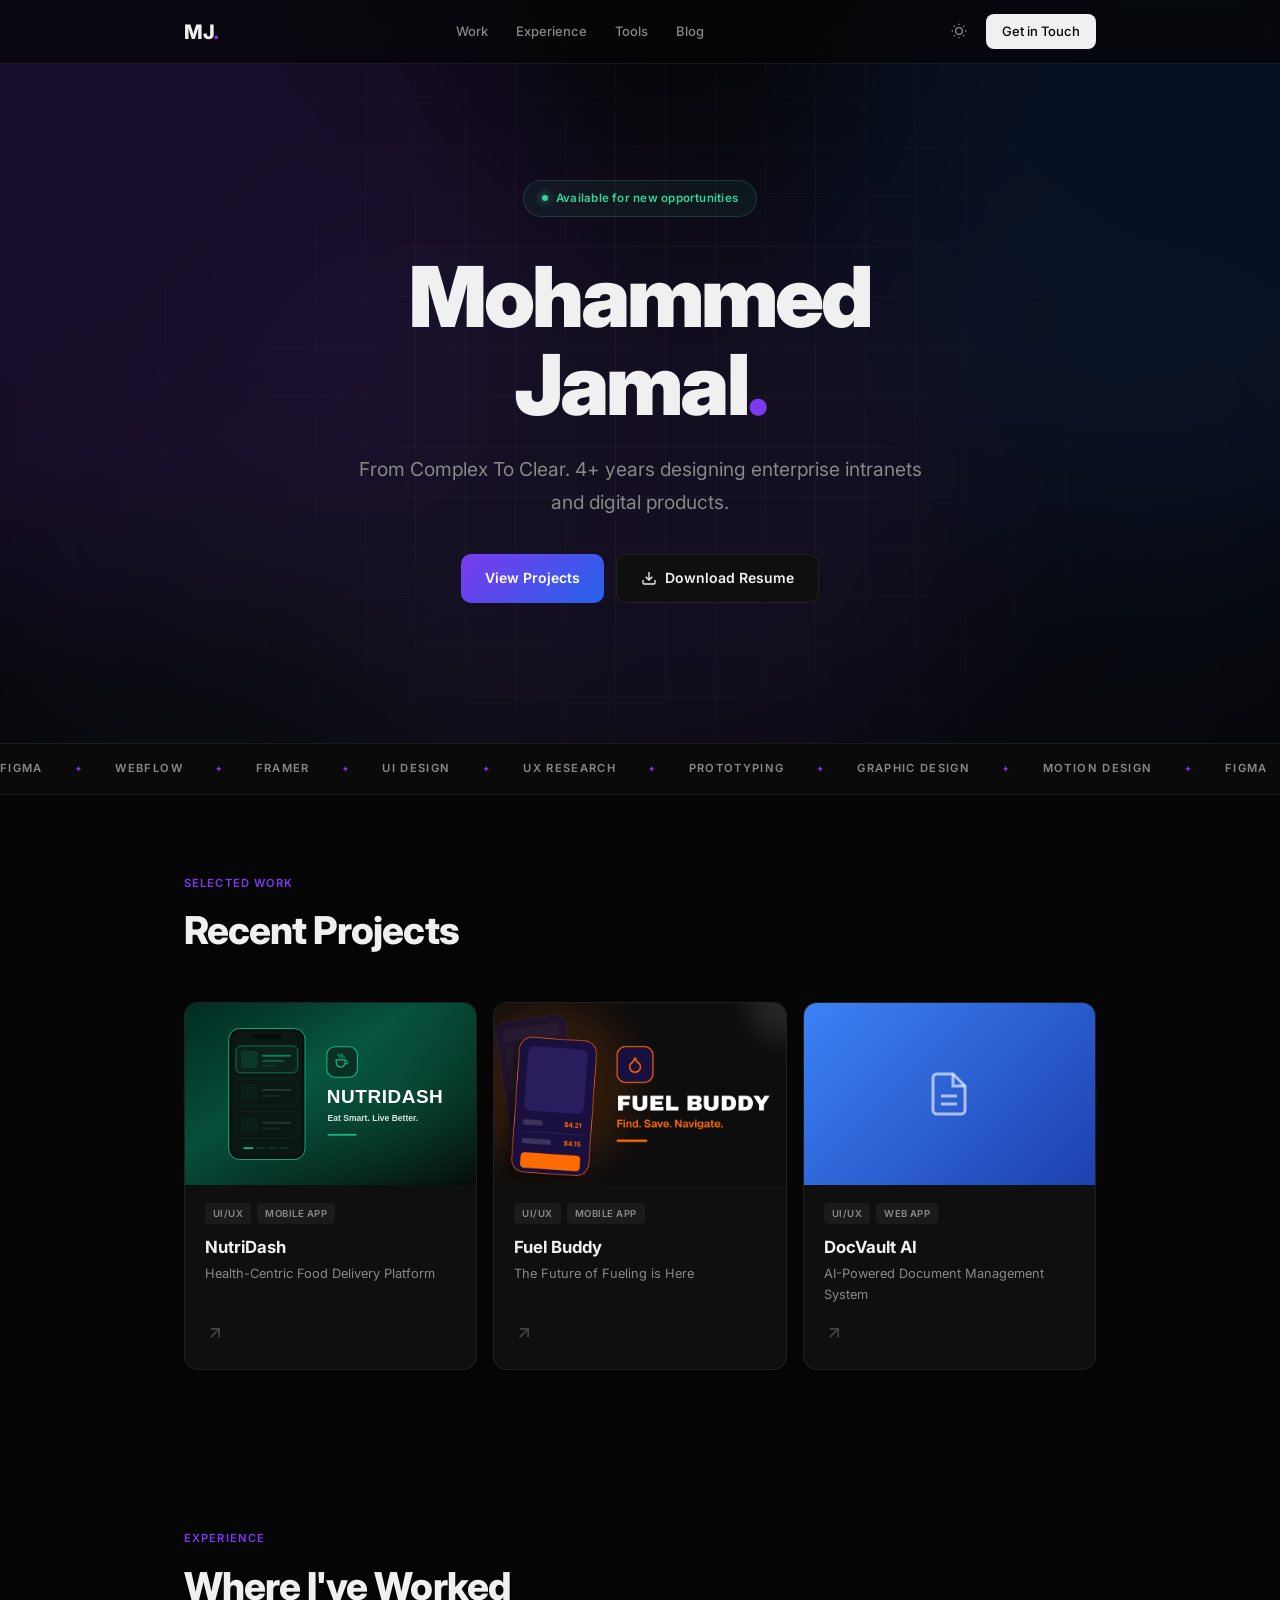
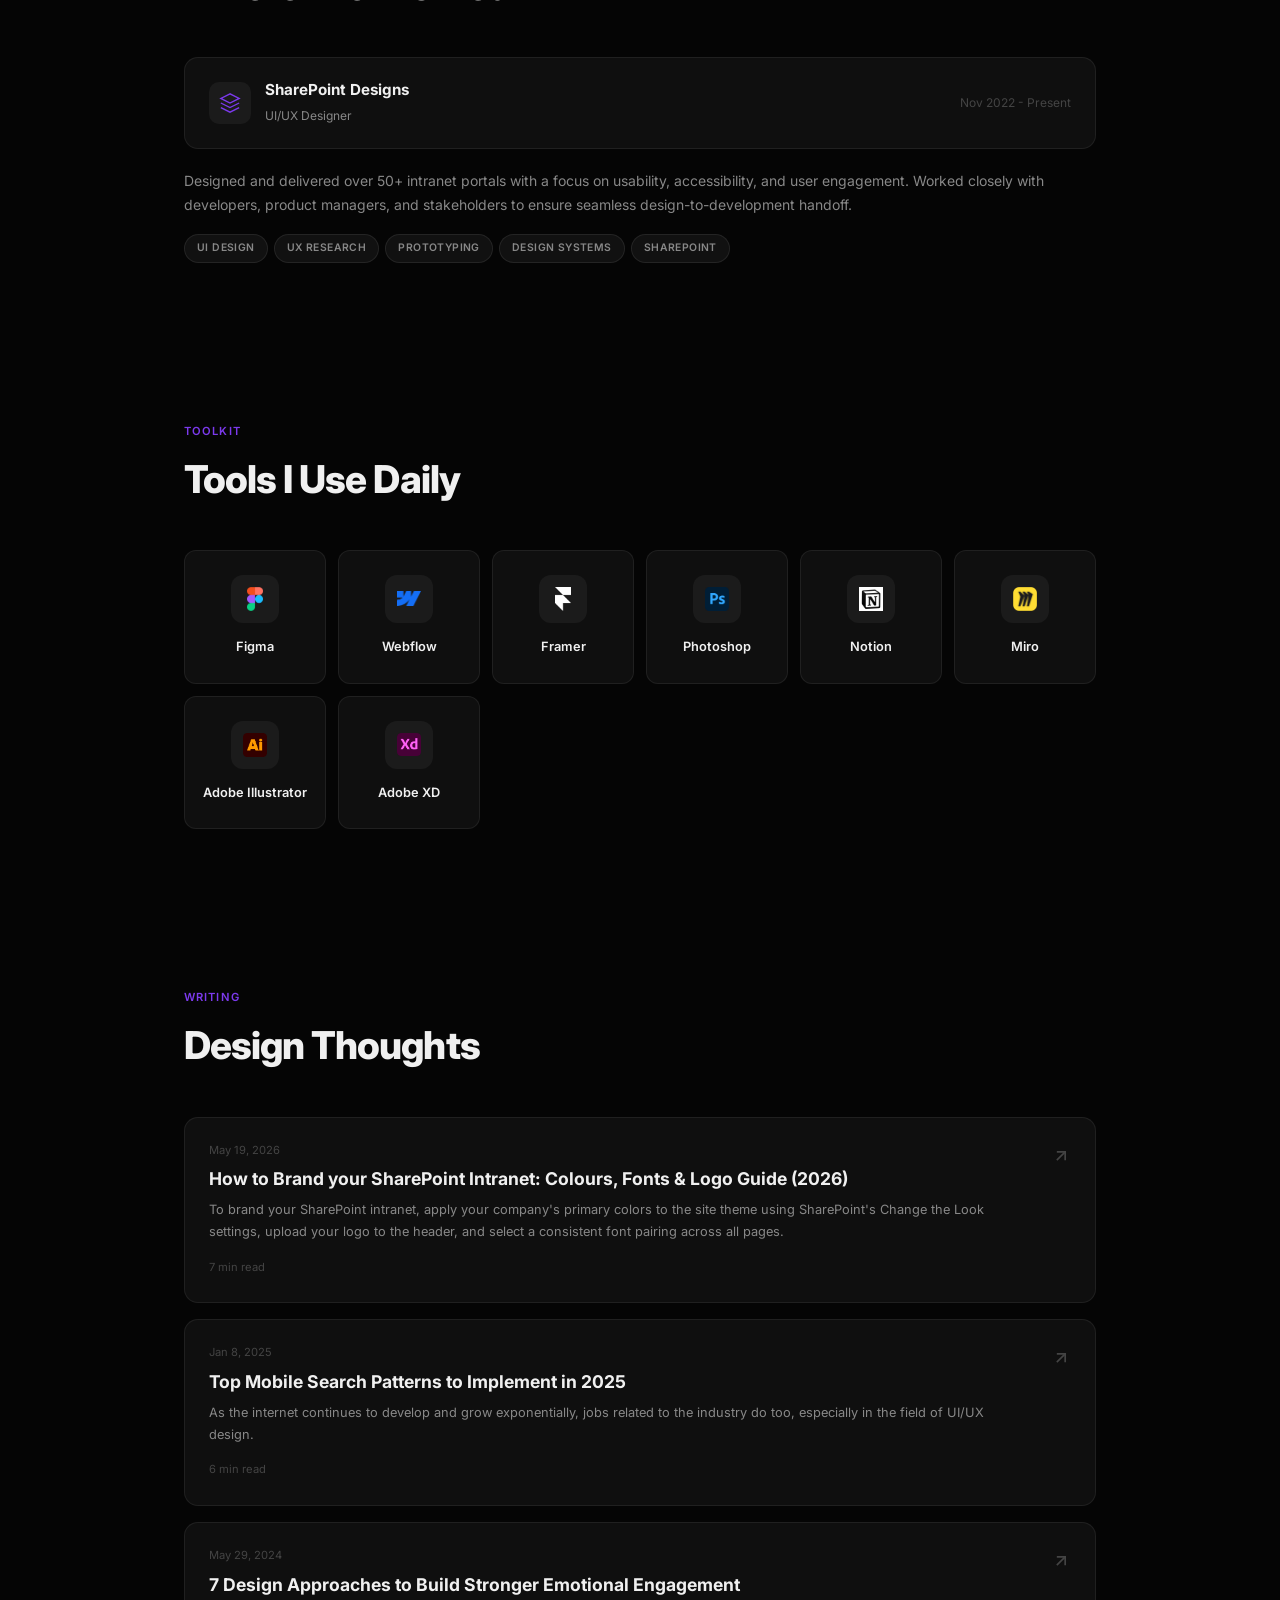
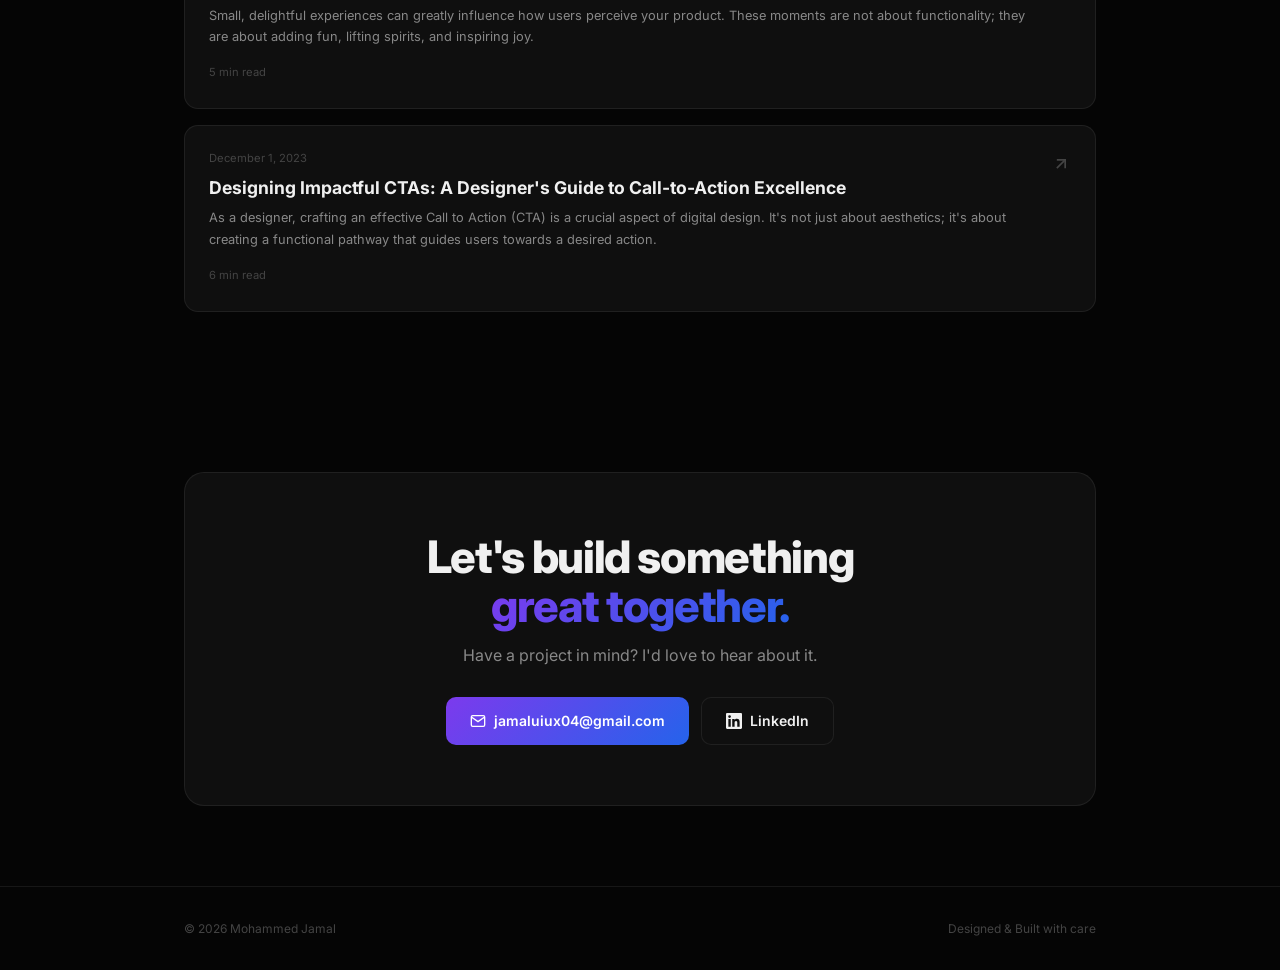
==== commit 6e445abd: "Add DocVault AI case study page and link from homepage 12-section case study covering project overvi" ====
--- a/index.html
+++ b/index.html
@@ -136,14 +136,14 @@
                         <svg width="20" height="20" viewBox="0 0 24 24" fill="none" stroke="currentColor" stroke-width="2"><line x1="7" y1="17" x2="17" y2="7"/><polyline points="7 7 17 7 17 17"/></svg>
                     </div>
                 </a>
-                <a href="#" class="project-card rv">
-                    <div class="project-visual" style="background: linear-gradient(135deg, #4F46E5, #818CF8);">
-                        <svg width="48" height="48" viewBox="0 0 24 24" fill="none" stroke="rgba(255,255,255,.6)" stroke-width="1.5"><rect x="2" y="3" width="20" height="14" rx="2"/><line x1="8" y1="21" x2="16" y2="21"/><line x1="12" y1="17" x2="12" y2="21"/></svg>
+                <a href="docvault.html" class="project-card rv">
+                    <div class="project-visual" style="background: linear-gradient(135deg, #3B82F6, #1E40AF);">
+                        <svg width="48" height="48" viewBox="0 0 24 24" fill="none" stroke="rgba(255,255,255,.6)" stroke-width="1.5"><path d="M14 2H6a2 2 0 0 0-2 2v16a2 2 0 0 0 2 2h12a2 2 0 0 0 2-2V8z"/><polyline points="14 2 14 8 20 8"/><line x1="16" y1="13" x2="8" y2="13"/><line x1="16" y1="17" x2="8" y2="17"/></svg>
                     </div>
                     <div class="project-meta">
-                        <div class="project-tags"><span>Web Design</span><span>Enterprise</span></div>
-                        <h3>Intranet Website</h3>
-                        <p>Enterprise Intranet Portal</p>
+                        <div class="project-tags"><span>UI/UX</span><span>Web App</span></div>
+                        <h3>DocVault AI</h3>
+                        <p>AI-Powered Document Management System</p>
                     </div>
                     <div class="project-arrow-wrap">
                         <svg width="20" height="20" viewBox="0 0 24 24" fill="none" stroke="currentColor" stroke-width="2"><line x1="7" y1="17" x2="17" y2="7"/><polyline points="7 7 17 7 17 17"/></svg>
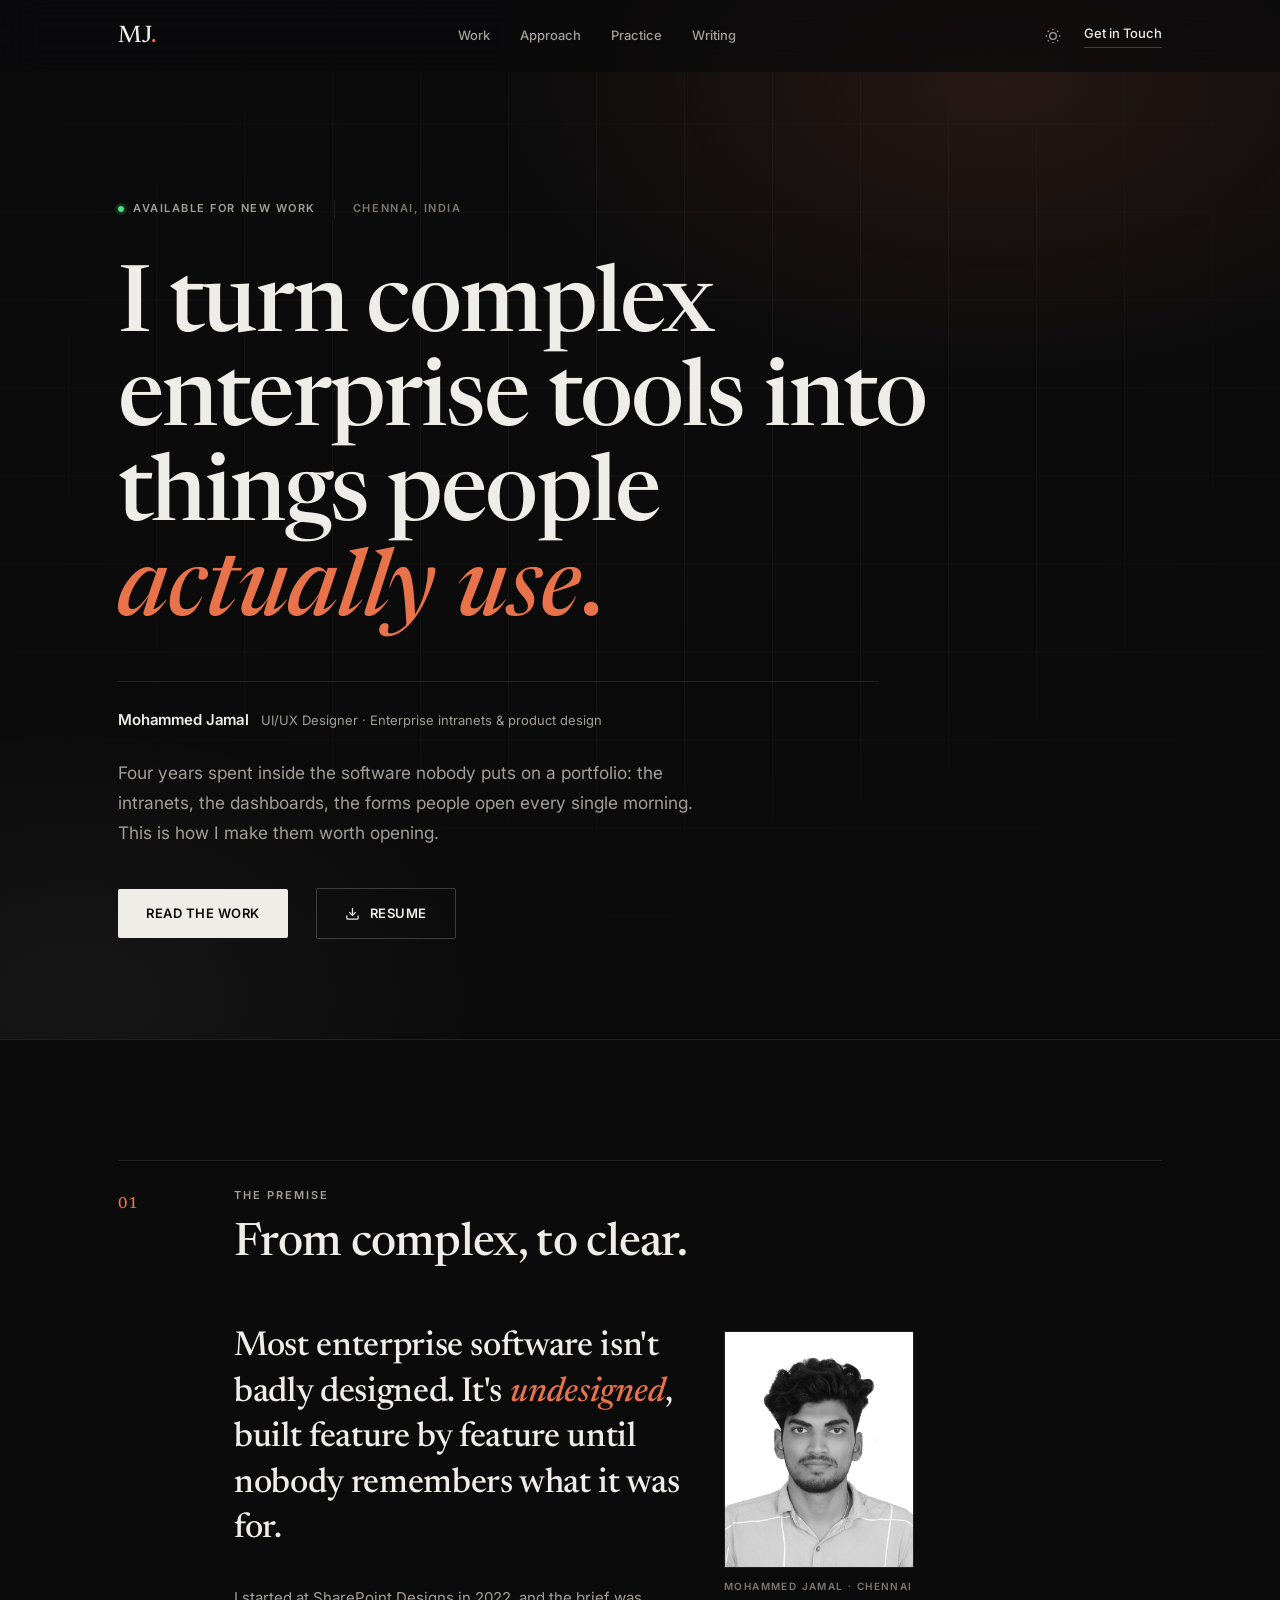
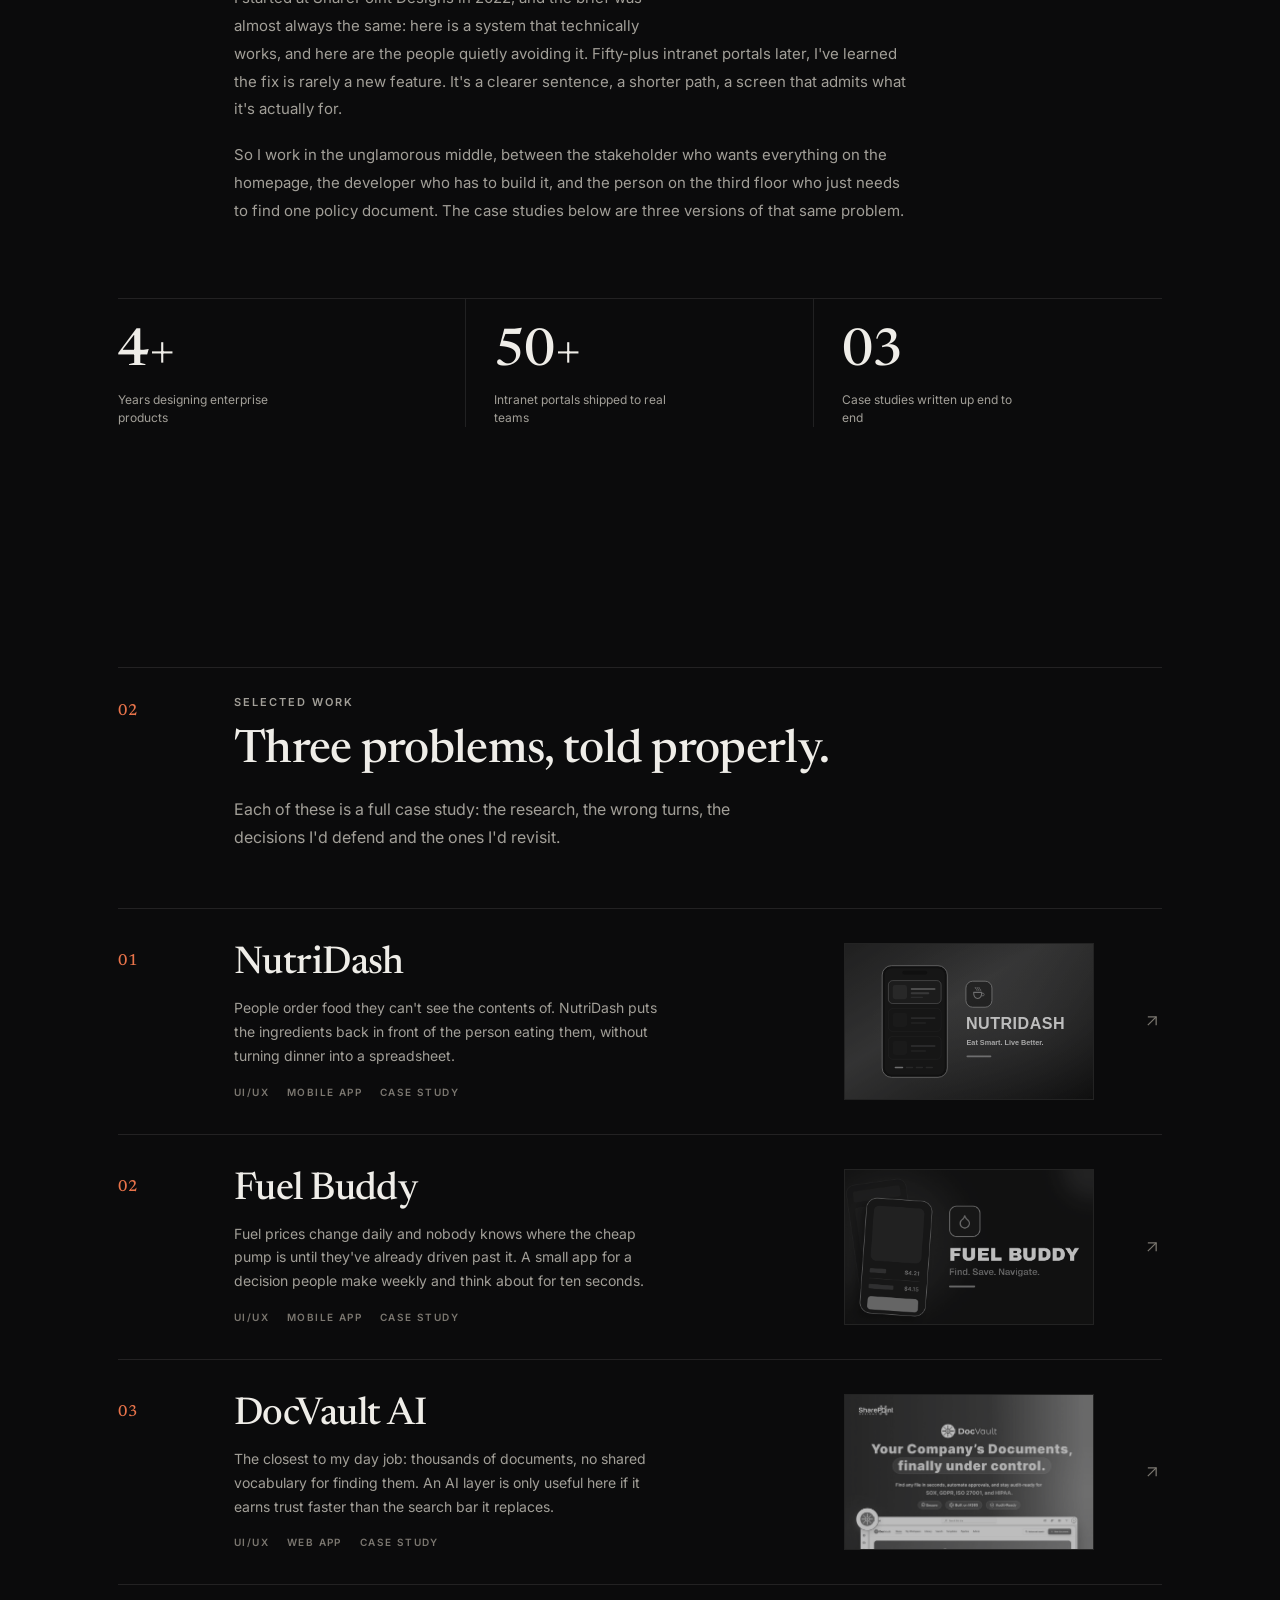
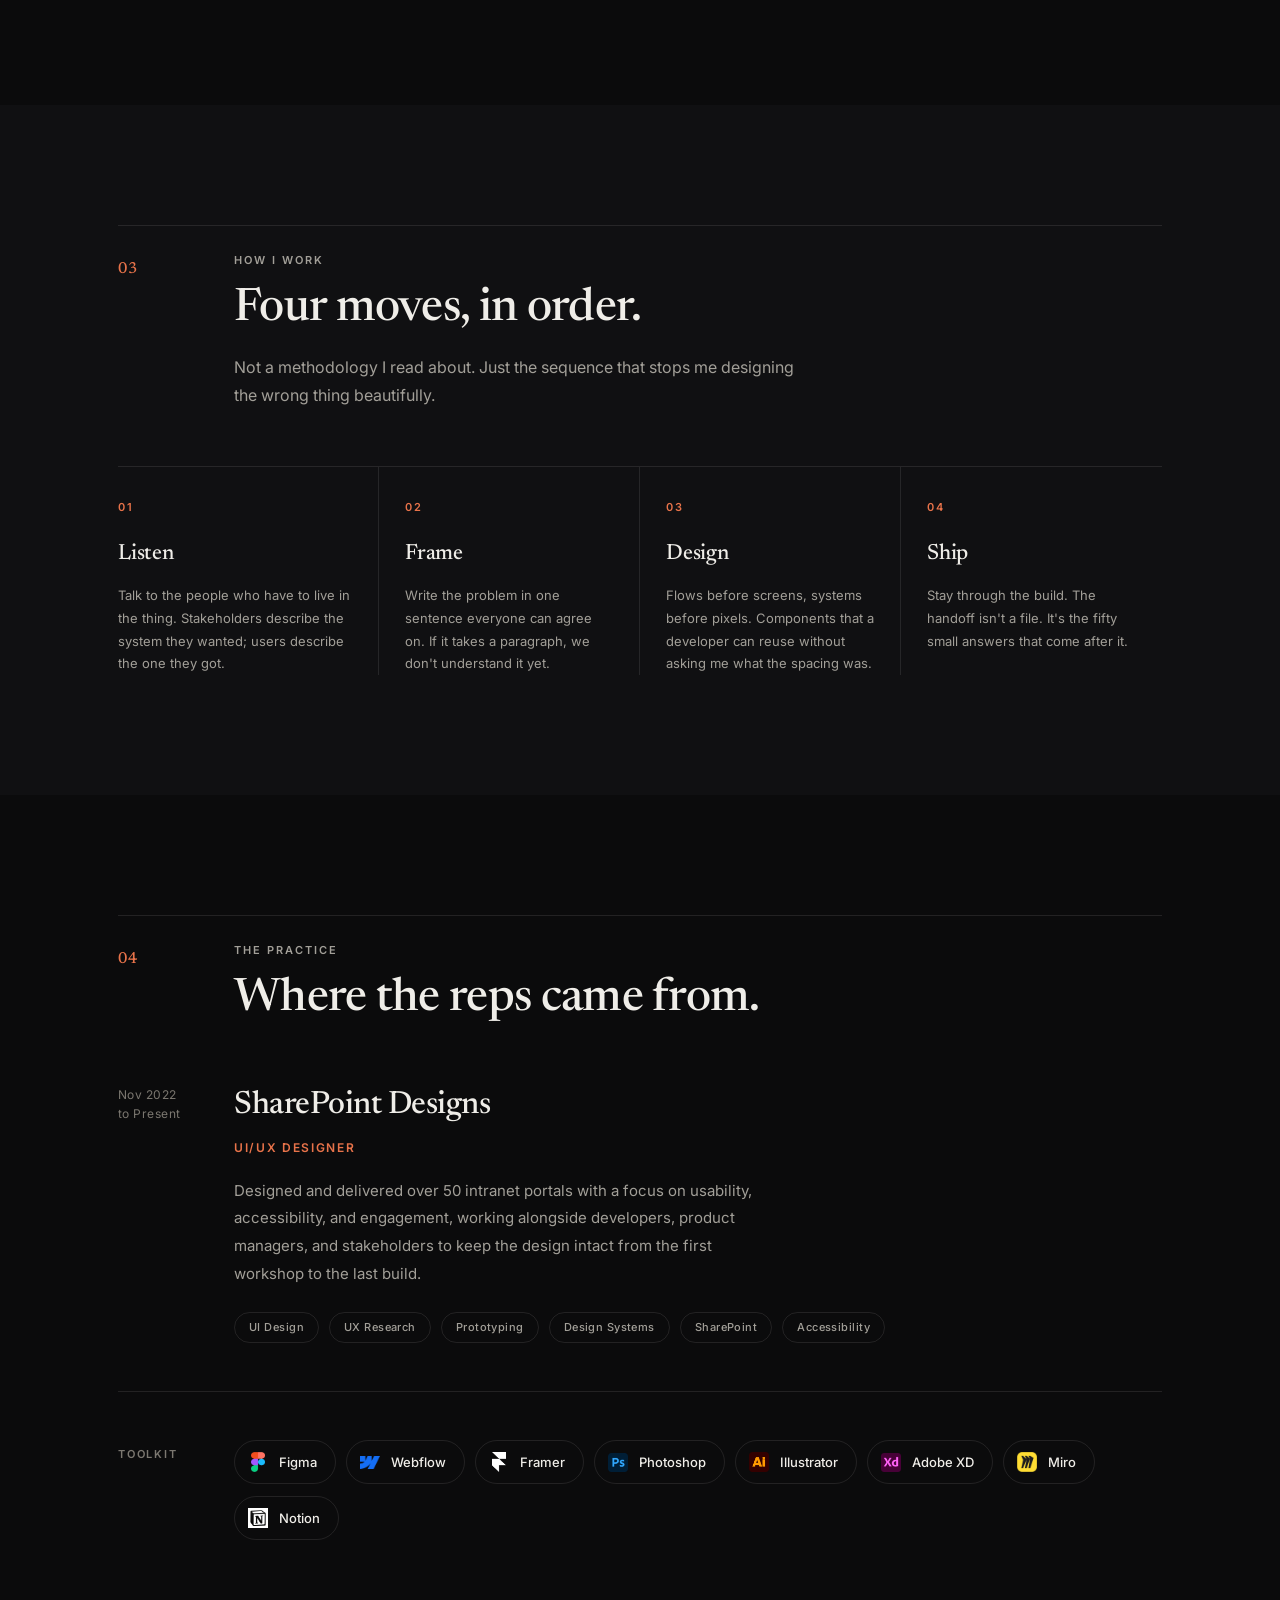
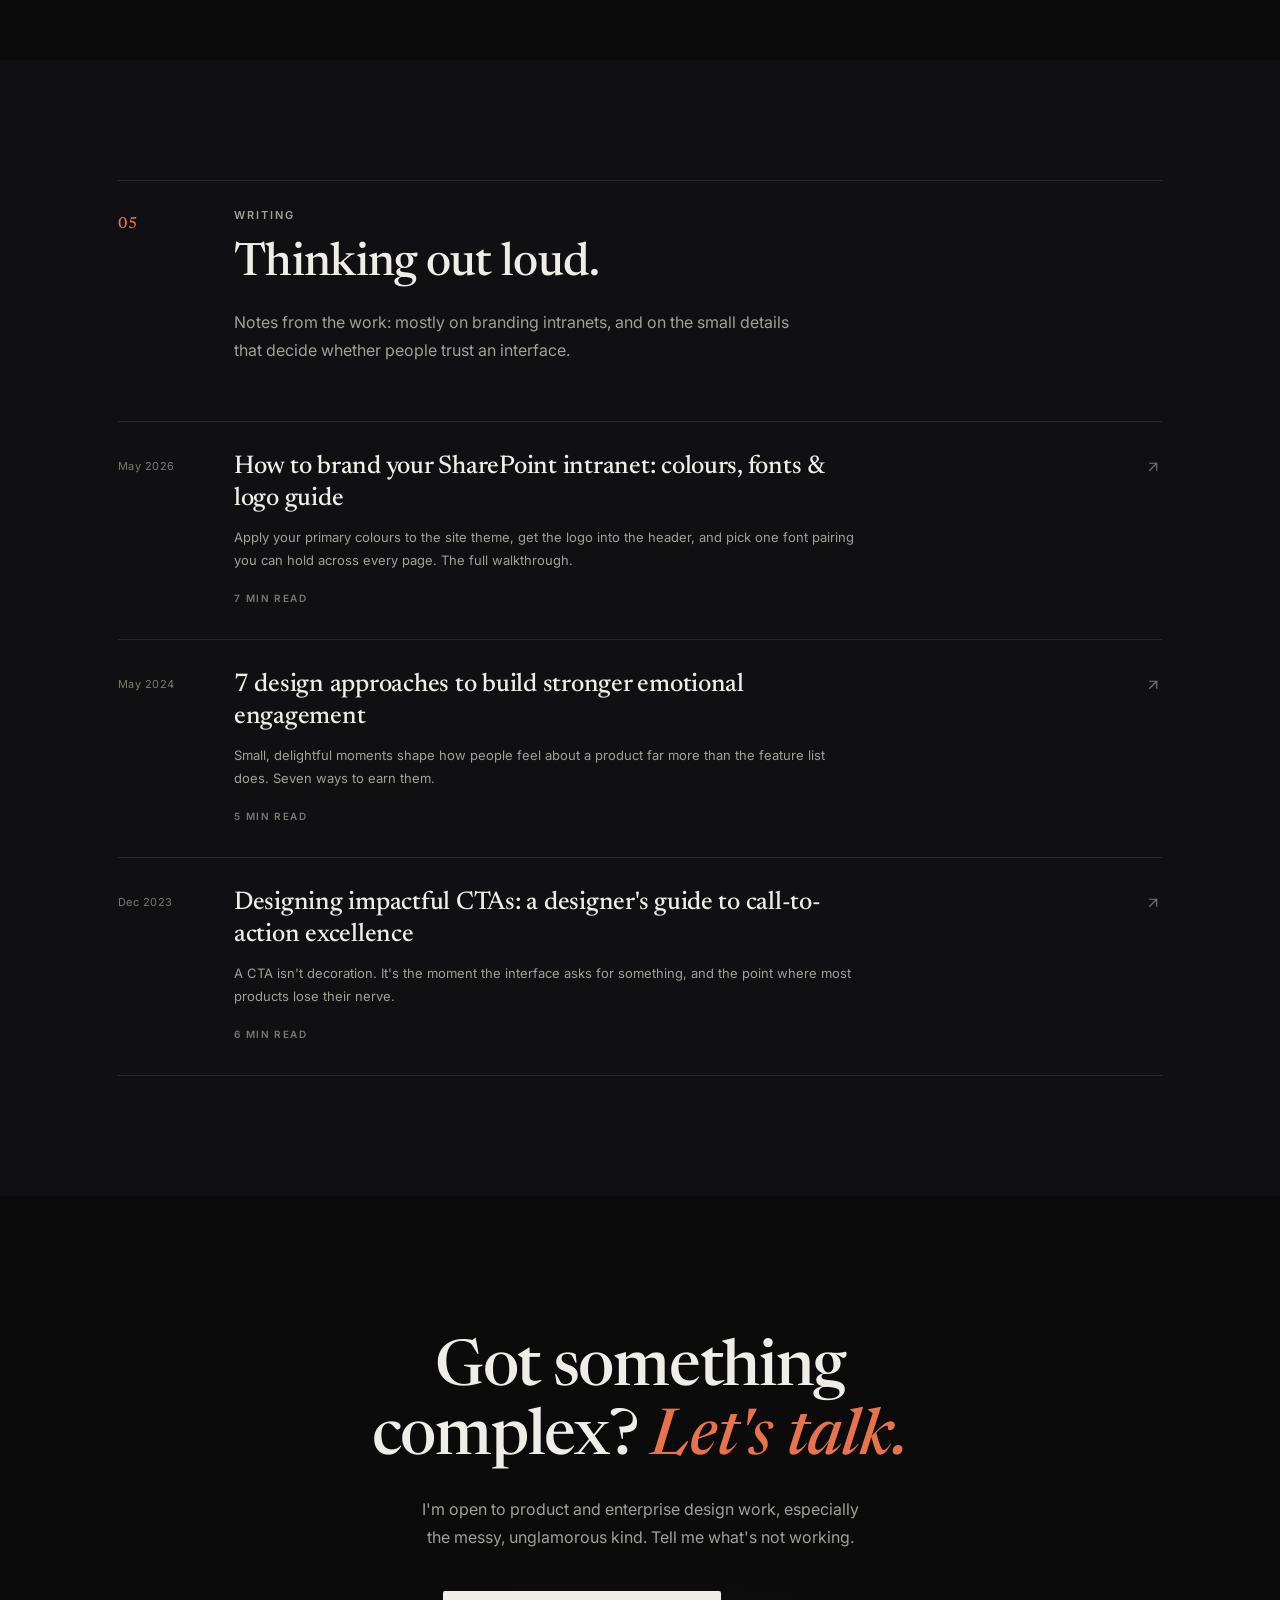
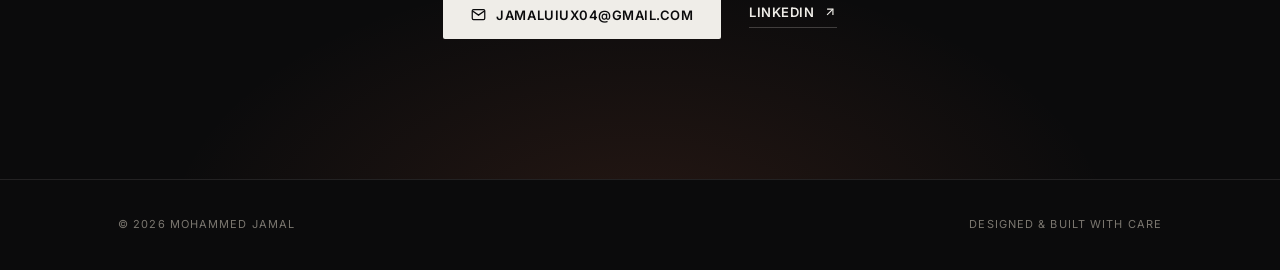
==== commit 896b05e8: "Redesign portfolio around an editorial narrative Restructure the homepage from a list of sections in" ====
--- a/index.html
+++ b/index.html
@@ -4,11 +4,11 @@
     <meta charset="UTF-8">
     <link rel="icon" type="image/svg+xml" href="favicon.svg">
     <meta name="viewport" content="width=device-width, initial-scale=1.0">
-    <title>Mohammed Jamal - UI/UX Designer</title>
-    <meta name="description" content="UI/UX Designer specialising in enterprise intranets and product design. Based in Chennai.">
+    <title>Mohammed Jamal | UI/UX Designer</title>
+    <meta name="description" content="UI/UX Designer specialising in enterprise intranets and product design. Four years turning complex internal tools into things people actually use. Based in Chennai.">
     <link rel="preconnect" href="https://fonts.googleapis.com">
     <link rel="preconnect" href="https://fonts.gstatic.com" crossorigin>
-    <link href="https://fonts.googleapis.com/css2?family=Inter:wght@400;500;600;700;800;900&display=swap" rel="stylesheet">
+    <link href="https://fonts.googleapis.com/css2?family=Inter:wght@400;500;600;700&family=Newsreader:ital,opsz,wght@0,6..72,300..700;1,6..72,300..700&display=swap" rel="stylesheet">
     <link rel="stylesheet" href="css/styles.css">
 </head>
 <body>
@@ -20,9 +20,9 @@
             </a>
             <div class="nav-links">
                 <a href="#work">Work</a>
-                <a href="#experience">Experience</a>
-                <a href="#tools">Tools</a>
-                <a href="#blog">Blog</a>
+                <a href="#approach">Approach</a>
+                <a href="#experience">Practice</a>
+                <a href="#blog">Writing</a>
             </div>
             <div class="nav-right">
                 <button class="theme-toggle" id="themeBtn" aria-label="Toggle theme">
@@ -38,263 +38,374 @@
     <!-- Mobile Menu -->
     <div class="mob-menu" id="mobMenu">
         <a href="#work">Work</a>
-        <a href="#experience">Experience</a>
-        <a href="#tools">Tools</a>
-        <a href="#blog">Blog</a>
+        <a href="#approach">Approach</a>
+        <a href="#experience">Practice</a>
+        <a href="#blog">Writing</a>
         <a href="mailto:jamaluiux04@gmail.com" class="mob-cta">Get in Touch</a>
     </div>
 
-    <!-- Hero -->
+    <!-- Hero - the thesis -->
     <section class="hero" id="hero">
-        <div class="hero-mesh-bg">
-            <div class="mesh-gradient-wrapper">
-                <div class="mesh-blob blob-1"></div>
-                <div class="mesh-blob blob-2"></div>
-                <div class="mesh-blob blob-3"></div>
-                <div class="mesh-blob blob-4"></div>
-                <div class="mesh-blob blob-5"></div>
-            </div>
-            <div class="mesh-overlay"></div>
-        </div>
-        <div class="wrap">
-            <div class="available-badge rv">
-                <span class="available-dot"></span> Available for new opportunities
-            </div>
+        <div class="hero-mesh-bg"></div>
+        <div class="wrap">
+            <div class="hero-top rv">
+                <span class="available-badge">
+                    <span class="available-dot"></span> Available for new work
+                </span>
+                <span class="hero-locale">Chennai, India</span>
+            </div>
+
             <h1 class="hero-h rv">
-                Mohammed<br>
-                Jamal<span class="hero-dot">.</span>
+                I turn complex<br>
+                enterprise tools into<br>
+                things people <span class="serif-em">actually use</span><span class="hero-dot">.</span>
             </h1>
-            <p class="hero-p rv">From Complex To Clear. 4+ years designing enterprise intranets and digital products.</p>
+
+            <div class="hero-byline rv">
+                <span class="hero-name">Mohammed Jamal</span>
+                <span class="hero-role">UI/UX Designer &middot; Enterprise intranets &amp; product design</span>
+            </div>
+
+            <p class="hero-p rv">
+                Four years spent inside the software nobody puts on a portfolio: the
+                intranets, the dashboards, the forms people open every single morning.
+                This is how I make them worth opening.
+            </p>
+
             <div class="hero-actions rv">
-                <a href="#work" class="btn-primary">View Projects</a>
+                <a href="#work" class="btn-primary">Read the work</a>
                 <a href="assets/MohammedJamal_Resume.pdf" download class="btn-secondary">
-                    <svg width="16" height="16" viewBox="0 0 24 24" fill="none" stroke="currentColor" stroke-width="2"><path d="M21 15v4a2 2 0 0 1-2 2H5a2 2 0 0 1-2-2v-4"/><polyline points="7 10 12 15 17 10"/><line x1="12" y1="15" x2="12" y2="3"/></svg>
-                    Download Resume
-                </a>
-            </div>
-
-        </div>
-    </section>
-
-    <!-- Skills Marquee -->
-    <div class="marquee">
-        <div class="marquee-track">
-            <div class="marquee-inner">
-                <span>FIGMA</span><span class="dot">&#x2726;</span>
-                <span>WEBFLOW</span><span class="dot">&#x2726;</span>
-                <span>FRAMER</span><span class="dot">&#x2726;</span>
-                <span>UI DESIGN</span><span class="dot">&#x2726;</span>
-                <span>UX RESEARCH</span><span class="dot">&#x2726;</span>
-                <span>PROTOTYPING</span><span class="dot">&#x2726;</span>
-                <span>GRAPHIC DESIGN</span><span class="dot">&#x2726;</span>
-                <span>MOTION DESIGN</span><span class="dot">&#x2726;</span>
-            </div>
-            <div class="marquee-inner" aria-hidden="true">
-                <span>FIGMA</span><span class="dot">&#x2726;</span>
-                <span>WEBFLOW</span><span class="dot">&#x2726;</span>
-                <span>FRAMER</span><span class="dot">&#x2726;</span>
-                <span>UI DESIGN</span><span class="dot">&#x2726;</span>
-                <span>UX RESEARCH</span><span class="dot">&#x2726;</span>
-                <span>PROTOTYPING</span><span class="dot">&#x2726;</span>
-                <span>GRAPHIC DESIGN</span><span class="dot">&#x2726;</span>
-                <span>MOTION DESIGN</span><span class="dot">&#x2726;</span>
-            </div>
-        </div>
-    </div>
-
-    <!-- Work / Projects -->
+                    <svg width="15" height="15" viewBox="0 0 24 24" fill="none" stroke="currentColor" stroke-width="2"><path d="M21 15v4a2 2 0 0 1-2 2H5a2 2 0 0 1-2-2v-4"/><polyline points="7 10 12 15 17 10"/><line x1="12" y1="15" x2="12" y2="3"/></svg>
+                    Resume
+                </a>
+            </div>
+        </div>
+    </section>
+
+    <!-- 01 - The Premise -->
+    <section class="premise" id="premise">
+        <div class="wrap">
+            <div class="sec-head rv">
+                <span class="sec-num">01</span>
+                <div class="sec-head-body">
+                    <span class="sec-label">The Premise</span>
+                    <h2 class="sec-title">From complex, to clear.</h2>
+                </div>
+            </div>
+
+            <div class="premise-grid rv">
+                <span></span>
+                <div class="premise-body">
+                    <figure class="premise-portrait">
+                        <img src="assets/profile_portrait.jpg" alt="Mohammed Jamal" loading="lazy">
+                        <figcaption>Mohammed Jamal &middot; Chennai</figcaption>
+                    </figure>
+                    <p class="premise-lede">
+                        Most enterprise software isn't badly designed. It's
+                        <span class="serif-em">undesigned</span>, built feature by feature until
+                        nobody remembers what it was for.
+                    </p>
+                    <p>
+                        I started at SharePoint Designs in 2022, and the brief was almost always the
+                        same: here is a system that technically works, and here are the people quietly
+                        avoiding it. Fifty-plus intranet portals later, I've learned the fix is rarely a
+                        new feature. It's a clearer sentence, a shorter path, a screen that admits what
+                        it's actually for.
+                    </p>
+                    <p>
+                        So I work in the unglamorous middle, between the stakeholder who wants
+                        everything on the homepage, the developer who has to build it, and the person
+                        on the third floor who just needs to find one policy document. The case studies
+                        below are three versions of that same problem.
+                    </p>
+                </div>
+            </div>
+
+            <div class="stat-row rv">
+                <div class="stat">
+                    <span class="stat-num">4+</span>
+                    <span class="stat-label">Years designing enterprise products</span>
+                </div>
+                <div class="stat">
+                    <span class="stat-num">50+</span>
+                    <span class="stat-label">Intranet portals shipped to real teams</span>
+                </div>
+                <div class="stat">
+                    <span class="stat-num">03</span>
+                    <span class="stat-label">Case studies written up end to end</span>
+                </div>
+            </div>
+        </div>
+    </section>
+
+    <!-- 02 - Selected Work -->
     <section class="work" id="work">
         <div class="wrap">
             <div class="sec-head rv">
-                <span class="sec-label">Selected Work</span>
-                <h2 class="sec-title">Recent Projects</h2>
-            </div>
-            <div class="project-grid">
+                <span class="sec-num">02</span>
+                <div class="sec-head-body">
+                    <span class="sec-label">Selected Work</span>
+                    <h2 class="sec-title">Three problems, told properly.</h2>
+                    <p class="sec-intro">
+                        Each of these is a full case study: the research, the wrong turns, the
+                        decisions I'd defend and the ones I'd revisit.
+                    </p>
+                </div>
+            </div>
+
+            <div class="work-index">
                 <a href="nutridash.html" class="project-card rv">
+                    <span class="project-num">01</span>
+                    <div class="project-body">
+                        <h3>NutriDash</h3>
+                        <p>
+                            People order food they can't see the contents of. NutriDash puts the
+                            ingredients back in front of the person eating them, without turning
+                            dinner into a spreadsheet.
+                        </p>
+                        <div class="project-tags">
+                            <span>UI/UX</span><span>Mobile App</span><span>Case Study</span>
+                        </div>
+                    </div>
                     <div class="project-visual">
-                        <img src="assets/nutridash/nutridash_banner.svg" alt="NutriDash Case Study Banner">
-                    </div>
-                    <div class="project-meta">
-                        <div class="project-tags"><span>UI/UX</span><span>Mobile App</span></div>
-                        <h3>NutriDash</h3>
-                        <p>Health-Centric Food Delivery Platform</p>
+                        <img src="assets/nutridash/nutridash_banner.svg" alt="NutriDash case study" loading="lazy">
                     </div>
                     <div class="project-arrow-wrap">
-                        <svg width="20" height="20" viewBox="0 0 24 24" fill="none" stroke="currentColor" stroke-width="2"><line x1="7" y1="17" x2="17" y2="7"/><polyline points="7 7 17 7 17 17"/></svg>
-                    </div>
-                </a>
+                        <svg width="20" height="20" viewBox="0 0 24 24" fill="none" stroke="currentColor" stroke-width="1.5"><line x1="7" y1="17" x2="17" y2="7"/><polyline points="7 7 17 7 17 17"/></svg>
+                    </div>
+                </a>
+
                 <a href="fuel-buddy.html" class="project-card rv">
+                    <span class="project-num">02</span>
+                    <div class="project-body">
+                        <h3>Fuel Buddy</h3>
+                        <p>
+                            Fuel prices change daily and nobody knows where the cheap pump is until
+                            they've already driven past it. A small app for a decision people make
+                            weekly and think about for ten seconds.
+                        </p>
+                        <div class="project-tags">
+                            <span>UI/UX</span><span>Mobile App</span><span>Case Study</span>
+                        </div>
+                    </div>
                     <div class="project-visual">
-                        <img src="assets/fuel-buddy/fuel_buddy_banner.png" alt="Fuel Buddy Case Study Banner">
-                    </div>
-                    <div class="project-meta">
-                        <div class="project-tags"><span>UI/UX</span><span>Mobile App</span></div>
-                        <h3>Fuel Buddy</h3>
-                        <p>The Future of Fueling is Here</p>
+                        <img src="assets/fuel-buddy/fuel_buddy_banner.png" alt="Fuel Buddy case study" loading="lazy">
                     </div>
                     <div class="project-arrow-wrap">
-                        <svg width="20" height="20" viewBox="0 0 24 24" fill="none" stroke="currentColor" stroke-width="2"><line x1="7" y1="17" x2="17" y2="7"/><polyline points="7 7 17 7 17 17"/></svg>
-                    </div>
-                </a>
+                        <svg width="20" height="20" viewBox="0 0 24 24" fill="none" stroke="currentColor" stroke-width="1.5"><line x1="7" y1="17" x2="17" y2="7"/><polyline points="7 7 17 7 17 17"/></svg>
+                    </div>
+                </a>
+
                 <a href="docvault.html" class="project-card rv">
-                    <div class="project-visual" style="background: linear-gradient(135deg, #3B82F6, #1E40AF);">
-                        <svg width="48" height="48" viewBox="0 0 24 24" fill="none" stroke="rgba(255,255,255,.6)" stroke-width="1.5"><path d="M14 2H6a2 2 0 0 0-2 2v16a2 2 0 0 0 2 2h12a2 2 0 0 0 2-2V8z"/><polyline points="14 2 14 8 20 8"/><line x1="16" y1="13" x2="8" y2="13"/><line x1="16" y1="17" x2="8" y2="17"/></svg>
-                    </div>
-                    <div class="project-meta">
-                        <div class="project-tags"><span>UI/UX</span><span>Web App</span></div>
+                    <span class="project-num">03</span>
+                    <div class="project-body">
                         <h3>DocVault AI</h3>
-                        <p>AI-Powered Document Management System</p>
+                        <p>
+                            The closest to my day job: thousands of documents, no shared vocabulary for
+                            finding them. An AI layer is only useful here if it earns trust faster than
+                            the search bar it replaces.
+                        </p>
+                        <div class="project-tags">
+                            <span>UI/UX</span><span>Web App</span><span>Case Study</span>
+                        </div>
+                    </div>
+                    <div class="project-visual">
+                        <img src="assets/docvault/docvault_card.jpg" alt="DocVault AI case study" loading="lazy">
                     </div>
                     <div class="project-arrow-wrap">
-                        <svg width="20" height="20" viewBox="0 0 24 24" fill="none" stroke="currentColor" stroke-width="2"><line x1="7" y1="17" x2="17" y2="7"/><polyline points="7 7 17 7 17 17"/></svg>
-                    </div>
-                </a>
-            </div>
-        </div>
-    </section>
-
-    <!-- Experience -->
-    <section class="experience" id="experience">
+                        <svg width="20" height="20" viewBox="0 0 24 24" fill="none" stroke="currentColor" stroke-width="1.5"><line x1="7" y1="17" x2="17" y2="7"/><polyline points="7 7 17 7 17 17"/></svg>
+                    </div>
+                </a>
+            </div>
+        </div>
+    </section>
+
+    <!-- 03 - Approach -->
+    <section class="approach" id="approach">
         <div class="wrap">
             <div class="sec-head rv">
-                <span class="sec-label">Experience</span>
-                <h2 class="sec-title">Where I've Worked</h2>
-            </div>
-            <div class="exp-card rv">
-                <div class="exp-left">
-                    <div class="exp-icon">
-                        <svg width="22" height="22" viewBox="0 0 24 24" fill="none" stroke="currentColor" stroke-width="1.5"><path d="M12 2L2 7l10 5 10-5-10-5zM2 17l10 5 10-5M2 12l10 5 10-5"/></svg>
-                    </div>
-                    <div>
-                        <h3 class="exp-company">SharePoint Designs</h3>
-                        <span class="exp-role">UI/UX Designer</span>
-                    </div>
-                </div>
-                <span class="exp-date">Nov 2022 - Present</span>
-            </div>
-            <p class="exp-desc rv">Designed and delivered over 50+ intranet portals with a focus on usability, accessibility, and user engagement. Worked closely with developers, product managers, and stakeholders to ensure seamless design-to-development handoff.</p>
-            <div class="exp-pills rv">
-                <span>UI Design</span>
-                <span>UX Research</span>
-                <span>Prototyping</span>
-                <span>Design Systems</span>
-                <span>SharePoint</span>
-            </div>
-        </div>
-    </section>
-
-    <!-- Tools -->
-    <section class="tools" id="tools">
+                <span class="sec-num">03</span>
+                <div class="sec-head-body">
+                    <span class="sec-label">How I Work</span>
+                    <h2 class="sec-title">Four moves, in order.</h2>
+                    <p class="sec-intro">
+                        Not a methodology I read about. Just the sequence that stops me designing the
+                        wrong thing beautifully.
+                    </p>
+                </div>
+            </div>
+
+            <div class="approach-steps rv">
+                <div class="step">
+                    <span class="step-num">01</span>
+                    <h3>Listen</h3>
+                    <p>
+                        Talk to the people who have to live in the thing. Stakeholders describe the
+                        system they wanted; users describe the one they got.
+                    </p>
+                </div>
+                <div class="step">
+                    <span class="step-num">02</span>
+                    <h3>Frame</h3>
+                    <p>
+                        Write the problem in one sentence everyone can agree on. If it takes a
+                        paragraph, we don't understand it yet.
+                    </p>
+                </div>
+                <div class="step">
+                    <span class="step-num">03</span>
+                    <h3>Design</h3>
+                    <p>
+                        Flows before screens, systems before pixels. Components that a developer can
+                        reuse without asking me what the spacing was.
+                    </p>
+                </div>
+                <div class="step">
+                    <span class="step-num">04</span>
+                    <h3>Ship</h3>
+                    <p>
+                        Stay through the build. The handoff isn't a file. It's the fifty small
+                        answers that come after it.
+                    </p>
+                </div>
+            </div>
+        </div>
+    </section>
+
+    <!-- 04 - Practice -->
+    <section class="practice" id="experience">
         <div class="wrap">
             <div class="sec-head rv">
-                <span class="sec-label">Toolkit</span>
-                <h2 class="sec-title">Tools I Use Daily</h2>
-            </div>
-            <div class="tools-grid">
-                <div class="tool-card rv">
-                    <div class="tool-ico">
-                        <img src="assets/logos/figma_logo.png" alt="Figma" />
-                    </div>
-                    <span class="tool-name">Figma</span>
-                </div>
-                <div class="tool-card rv">
-                    <div class="tool-ico">
-                        <img src="assets/logos/webflow_logo.png" alt="Webflow" />
-                    </div>
-                    <span class="tool-name">Webflow</span>
-                </div>
-                <div class="tool-card rv">
-                    <div class="tool-ico">
-                        <img src="assets/logos/framer_logo.png" class="logo-light" alt="Framer" />
-                        <img src="assets/logos/framer_logo_dark.png" class="logo-dark" alt="Framer" />
-                    </div>
-                    <span class="tool-name">Framer</span>
-                </div>
-                <div class="tool-card rv">
-                    <div class="tool-ico">
-                        <img src="assets/logos/photoshop_logo.png" alt="Photoshop" />
-                    </div>
-                    <span class="tool-name">Photoshop</span>
-                </div>
-                <div class="tool-card rv">
-                    <div class="tool-ico">
-                        <img src="assets/logos/notion_logo.png" alt="Notion" />
-                    </div>
-                    <span class="tool-name">Notion</span>
-                </div>
-                <div class="tool-card rv">
-                    <div class="tool-ico">
-                        <img src="assets/logos/miro_logo.png" alt="Miro" />
-                    </div>
-                    <span class="tool-name">Miro</span>
-                </div>
-                <div class="tool-card rv">
-                    <div class="tool-ico">
-                        <img src="assets/logos/adobe_illustrator_logo.png" alt="Adobe Illustrator" />
-                    </div>
-                    <span class="tool-name">Adobe Illustrator</span>
-                </div>
-                <div class="tool-card rv">
-                    <div class="tool-ico">
-                        <img src="assets/logos/adobe_xd_logo.png" alt="Adobe XD" />
-                    </div>
-                    <span class="tool-name">Adobe XD</span>
-                </div>
-
-            </div>
-        </div>
-    </section>
-
-    <!-- Blog -->
+                <span class="sec-num">04</span>
+                <div class="sec-head-body">
+                    <span class="sec-label">The Practice</span>
+                    <h2 class="sec-title">Where the reps came from.</h2>
+                </div>
+            </div>
+
+            <div class="exp-entry rv">
+                <span class="exp-date">Nov 2022<br>to Present</span>
+                <div>
+                    <h3 class="exp-company">SharePoint Designs</h3>
+                    <span class="exp-role">UI/UX Designer</span>
+                    <p class="exp-desc">
+                        Designed and delivered over 50 intranet portals with a focus on usability,
+                        accessibility, and engagement, working alongside developers, product
+                        managers, and stakeholders to keep the design intact from the first workshop
+                        to the last build.
+                    </p>
+                    <div class="exp-pills">
+                        <span>UI Design</span>
+                        <span>UX Research</span>
+                        <span>Prototyping</span>
+                        <span>Design Systems</span>
+                        <span>SharePoint</span>
+                        <span>Accessibility</span>
+                    </div>
+                </div>
+            </div>
+
+            <div class="toolkit rv" id="tools">
+                <span class="toolkit-label">Toolkit</span>
+                <div class="tools-grid">
+                    <div class="tool-card">
+                        <span class="tool-ico"><img src="assets/logos/figma_logo.png" alt=""></span>
+                        <span class="tool-name">Figma</span>
+                    </div>
+                    <div class="tool-card">
+                        <span class="tool-ico"><img src="assets/logos/webflow_logo.png" alt=""></span>
+                        <span class="tool-name">Webflow</span>
+                    </div>
+                    <div class="tool-card">
+                        <span class="tool-ico">
+                            <img src="assets/logos/framer_logo.png" class="logo-light" alt="">
+                            <img src="assets/logos/framer_logo_dark.png" class="logo-dark" alt="">
+                        </span>
+                        <span class="tool-name">Framer</span>
+                    </div>
+                    <div class="tool-card">
+                        <span class="tool-ico"><img src="assets/logos/photoshop_logo.png" alt=""></span>
+                        <span class="tool-name">Photoshop</span>
+                    </div>
+                    <div class="tool-card">
+                        <span class="tool-ico"><img src="assets/logos/adobe_illustrator_logo.png" alt=""></span>
+                        <span class="tool-name">Illustrator</span>
+                    </div>
+                    <div class="tool-card">
+                        <span class="tool-ico"><img src="assets/logos/adobe_xd_logo.png" alt=""></span>
+                        <span class="tool-name">Adobe XD</span>
+                    </div>
+                    <div class="tool-card">
+                        <span class="tool-ico"><img src="assets/logos/miro_logo.png" alt=""></span>
+                        <span class="tool-name">Miro</span>
+                    </div>
+                    <div class="tool-card">
+                        <span class="tool-ico"><img src="assets/logos/notion_logo.png" alt=""></span>
+                        <span class="tool-name">Notion</span>
+                    </div>
+                </div>
+            </div>
+        </div>
+    </section>
+
+    <!-- 05 - Writing -->
     <section class="blog" id="blog">
         <div class="wrap">
             <div class="sec-head rv">
-                <span class="sec-label">Writing</span>
-                <h2 class="sec-title">Design Thoughts</h2>
-            </div>
+                <span class="sec-num">05</span>
+                <div class="sec-head-body">
+                    <span class="sec-label">Writing</span>
+                    <h2 class="sec-title">Thinking out loud.</h2>
+                    <p class="sec-intro">
+                        Notes from the work: mostly on branding intranets, and on the small
+                        details that decide whether people trust an interface.
+                    </p>
+                </div>
+            </div>
+
             <div class="blog-list">
                 <a href="https://www.sharepointdesigns.com/blog/sharepoint-intranet-branding-guide" target="_blank" rel="noopener noreferrer" class="blog-card rv">
+                    <span class="blog-date">May 2026</span>
                     <div class="blog-left">
-                        <div class="blog-date">May 19, 2026</div>
-                        <h3>How to Brand your SharePoint Intranet: Colours, Fonts & Logo Guide (2026)</h3>
-                        <p>To brand your SharePoint intranet, apply your company's primary colors to the site theme using SharePoint's Change the Look settings, upload your logo to the header, and select a consistent font pairing across all pages.</p>
+                        <h3>How to brand your SharePoint intranet: colours, fonts &amp; logo guide</h3>
+                        <p>
+                            Apply your primary colours to the site theme, get the logo into the header,
+                            and pick one font pairing you can hold across every page. The full walkthrough.
+                        </p>
                         <span class="blog-read">7 min read</span>
                     </div>
                     <div class="blog-arrow">
-                        <svg width="20" height="20" viewBox="0 0 24 24" fill="none" stroke="currentColor" stroke-width="2"><line x1="7" y1="17" x2="17" y2="7"/><polyline points="7 7 17 7 17 17"/></svg>
-                    </div>
-                </a>
-                <a href="#" class="blog-card rv">
+                        <svg width="18" height="18" viewBox="0 0 24 24" fill="none" stroke="currentColor" stroke-width="1.5"><line x1="7" y1="17" x2="17" y2="7"/><polyline points="7 7 17 7 17 17"/></svg>
+                    </div>
+                </a>
+
+                <a href="https://www.sharepointdesigns.com/blog/7-design-secret-tips-to-spark-emotions" target="_blank" rel="noopener noreferrer" class="blog-card rv">
+                    <span class="blog-date">May 2024</span>
                     <div class="blog-left">
-                        <div class="blog-date">Jan 8, 2025</div>
-                        <h3>Top Mobile Search Patterns to Implement in 2025</h3>
-                        <p>As the internet continues to develop and grow exponentially, jobs related to the industry do too, especially in the field of UI/UX design.</p>
+                        <h3>7 design approaches to build stronger emotional engagement</h3>
+                        <p>
+                            Small, delightful moments shape how people feel about a product far more
+                            than the feature list does. Seven ways to earn them.
+                        </p>
+                        <span class="blog-read">5 min read</span>
+                    </div>
+                    <div class="blog-arrow">
+                        <svg width="18" height="18" viewBox="0 0 24 24" fill="none" stroke="currentColor" stroke-width="1.5"><line x1="7" y1="17" x2="17" y2="7"/><polyline points="7 7 17 7 17 17"/></svg>
+                    </div>
+                </a>
+
+                <a href="https://www.sharepointdesigns.com/blog/a-designers-guide-to-cta-excellence" target="_blank" rel="noopener noreferrer" class="blog-card rv">
+                    <span class="blog-date">Dec 2023</span>
+                    <div class="blog-left">
+                        <h3>Designing impactful CTAs: a designer's guide to call-to-action excellence</h3>
+                        <p>
+                            A CTA isn't decoration. It's the moment the interface asks for something,
+                            and the point where most products lose their nerve.
+                        </p>
                         <span class="blog-read">6 min read</span>
                     </div>
                     <div class="blog-arrow">
-                        <svg width="20" height="20" viewBox="0 0 24 24" fill="none" stroke="currentColor" stroke-width="2"><line x1="7" y1="17" x2="17" y2="7"/><polyline points="7 7 17 7 17 17"/></svg>
-                    </div>
-                </a>
-                <a href="https://www.sharepointdesigns.com/blog/7-design-secret-tips-to-spark-emotions" target="_blank" rel="noopener noreferrer" class="blog-card rv">
-                    <div class="blog-left">
-                        <div class="blog-date">May 29, 2024</div>
-                        <h3>7 Design Approaches to Build Stronger Emotional Engagement</h3>
-                        <p>Small, delightful experiences can greatly influence how users perceive your product. These moments are not about functionality; they are about adding fun, lifting spirits, and inspiring joy.</p>
-                        <span class="blog-read">5 min read</span>
-                    </div>
-                    <div class="blog-arrow">
-                        <svg width="20" height="20" viewBox="0 0 24 24" fill="none" stroke="currentColor" stroke-width="2"><line x1="7" y1="17" x2="17" y2="7"/><polyline points="7 7 17 7 17 17"/></svg>
-                    </div>
-                </a>
-                <a href="https://www.sharepointdesigns.com/blog/a-designers-guide-to-cta-excellence" target="_blank" rel="noopener noreferrer" class="blog-card rv">
-                    <div class="blog-left">
-                        <div class="blog-date">December 1, 2023</div>
-                        <h3>Designing Impactful CTAs: A Designer's Guide to Call-to-Action Excellence</h3>
-                        <p>As a designer, crafting an effective Call to Action (CTA) is a crucial aspect of digital design. It's not just about aesthetics; it's about creating a functional pathway that guides users towards a desired action.</p>
-                        <span class="blog-read">6 min read</span>
-                    </div>
-                    <div class="blog-arrow">
-                        <svg width="20" height="20" viewBox="0 0 24 24" fill="none" stroke="currentColor" stroke-width="2"><line x1="7" y1="17" x2="17" y2="7"/><polyline points="7 7 17 7 17 17"/></svg>
+                        <svg width="18" height="18" viewBox="0 0 24 24" fill="none" stroke="currentColor" stroke-width="1.5"><line x1="7" y1="17" x2="17" y2="7"/><polyline points="7 7 17 7 17 17"/></svg>
                     </div>
                 </a>
             </div>
@@ -305,16 +416,19 @@
     <section class="contact" id="contact">
         <div class="wrap">
             <div class="contact-inner rv">
-                <h2>Let's build something<br><span class="gradient-text">great together.</span></h2>
-                <p>Have a project in mind? I'd love to hear about it.</p>
+                <h2>Got something<br>complex? <span class="serif-em">Let's talk.</span></h2>
+                <p>
+                    I'm open to product and enterprise design work, especially the messy,
+                    unglamorous kind. Tell me what's not working.
+                </p>
                 <div class="contact-actions">
                     <a href="mailto:jamaluiux04@gmail.com" class="btn-primary">
-                        <svg width="16" height="16" viewBox="0 0 24 24" fill="none" stroke="currentColor" stroke-width="2"><path d="M4 4h16c1.1 0 2 .9 2 2v12c0 1.1-.9 2-2 2H4c-1.1 0-2-.9-2-2V6c0-1.1.9-2 2-2z"/><polyline points="22,6 12,13 2,6"/></svg>
+                        <svg width="15" height="15" viewBox="0 0 24 24" fill="none" stroke="currentColor" stroke-width="2"><path d="M4 4h16c1.1 0 2 .9 2 2v12c0 1.1-.9 2-2 2H4c-1.1 0-2-.9-2-2V6c0-1.1.9-2 2-2z"/><polyline points="22,6 12,13 2,6"/></svg>
                         jamaluiux04@gmail.com
                     </a>
-                    <a href="https://www.linkedin.com/in/mohammed-jamal-217b0b106" target="_blank" rel="noopener noreferrer" class="btn-secondary">
-                        <svg width="16" height="16" viewBox="0 0 24 24" fill="currentColor"><path d="M20.447 20.452h-3.554v-5.569c0-1.328-.027-3.037-1.852-3.037-1.853 0-2.136 1.445-2.136 2.939v5.667H9.351V9h3.414v1.561h.046c.477-.9 1.637-1.85 3.37-1.85 3.601 0 4.267 2.37 4.267 5.455v6.286zM5.337 7.433a2.062 2.062 0 1 1 0-4.125 2.062 2.062 0 0 1 0 4.125zm1.782 13.019H3.555V9h3.564v11.452zM22.225 0H1.771C.792 0 0 .774 0 1.729v20.542C0 23.227.792 24 1.771 24h20.451C23.2 24 24 23.227 24 22.271V1.729C24 .774 23.2 0 22.222 0h.003z"/></svg>
+                    <a href="https://www.linkedin.com/in/mohammed-jamal-217b0b106" target="_blank" rel="noopener noreferrer" class="link-arrow">
                         LinkedIn
+                        <svg width="14" height="14" viewBox="0 0 24 24" fill="none" stroke="currentColor" stroke-width="2"><line x1="7" y1="17" x2="17" y2="7"/><polyline points="7 7 17 7 17 17"/></svg>
                     </a>
                 </div>
             </div>
@@ -325,7 +439,7 @@
     <footer>
         <div class="wrap footer-inner">
             <span class="footer-copy">&copy; 2026 Mohammed Jamal</span>
-            <span class="footer-note">Designed & Built with care</span>
+            <span class="footer-note">Designed &amp; built with care</span>
         </div>
     </footer>
 
--- a/css/styles.css
+++ b/css/styles.css
@@ -3,55 +3,74 @@
    ======================================== */
 :root {
     --ff: 'Inter', system-ui, -apple-system, sans-serif;
+    --ff-display: 'Newsreader', 'Iowan Old Style', Georgia, serif;
+    --fw-display: 500;
     --ease: cubic-bezier(0.16, 1, 0.3, 1);
-    --max-w: 960px;
-    --pad: 24px;
+    --max-w: 1100px;
+    --pad: 28px;
+
+    /* Editorial rhythm */
+    --sec-y: 120px;
+    --rule-w: 1px;
 }
 
 [data-theme="dark"] {
-    --bg: #050505;
-    --bg-2: #0A0A0A;
-    --surface: #0F0F0F;
-    --surface-hover: #161616;
-    --fg: #F0F0F0;
-    --fg-2: #888;
-    --fg-3: #444;
-    --border: rgba(255,255,255,.07);
-    --border-hover: rgba(255,255,255,.14);
-    --gradient-1: #7C3AED;
-    --gradient-2: #2563EB;
-    --glow: rgba(124, 58, 237, .15);
-    --glow-2: rgba(37, 99, 235, .1);
-    --nav-bg: rgba(5,5,5,.7);
-    --pill-bg: rgba(255,255,255,.05);
-    --pill-border: rgba(255,255,255,.08);
-    --card-hover-border: rgba(124, 58, 237, .35);
-    --card-hover-shadow: 0 8px 32px rgba(124, 58, 237, .12), 0 0 0 1px rgba(124, 58, 237, .08);
+    --bg: #0B0B0C;
+    --bg-2: #101012;
+    --surface: #131315;
+    --surface-hover: #191A1C;
+    --fg: #EFEDE8;
+    --fg-2: #A29F98;
+    --fg-3: #7B7770;
+    --border: rgba(239, 237, 232, .10);
+    --border-strong: rgba(239, 237, 232, .22);
+    --border-hover: rgba(239, 237, 232, .28);
+
+    --accent: #E8734A;
+    --accent-soft: rgba(232, 115, 74, .12);
+    --accent-line: rgba(232, 115, 74, .45);
+
+    /* Legacy aliases - case-study pages override these per project */
+    --gradient-1: var(--accent);
+    --gradient-2: var(--accent);
+    --glow: rgba(232, 115, 74, .14);
+    --glow-2: rgba(232, 115, 74, .08);
+    --nav-bg: rgba(11, 11, 12, .72);
+    --pill-bg: rgba(239, 237, 232, .05);
+    --pill-border: rgba(239, 237, 232, .09);
+    --card-hover-border: var(--border-strong);
+    --card-hover-shadow: 0 18px 48px -24px rgba(0, 0, 0, .9);
 }
 
 [data-theme="light"] {
-    --bg: #FAFAFA;
-    --bg-2: #F5F5F5;
+    --bg: #FBFAF7;
+    --bg-2: #F4F2ED;
     --surface: #FFFFFF;
-    --surface-hover: #F8F8F8;
-    --fg: #111;
-    --fg-2: #666;
-    --fg-3: #BBB;
-    --border: rgba(0,0,0,.07);
-    --border-hover: rgba(0,0,0,.14);
-    --gradient-1: #7C3AED;
-    --gradient-2: #2563EB;
-    --glow: rgba(124, 58, 237, .06);
-    --glow-2: rgba(37, 99, 235, .04);
-    --nav-bg: rgba(250,250,250,.8);
-    --pill-bg: rgba(0,0,0,.04);
-    --pill-border: rgba(0,0,0,.06);
-    --card-hover-border: rgba(0,0,0,.18);
-    --card-hover-shadow: 0 8px 30px rgba(0,0,0,.08);
-}
-
-/* ========================================
-   Reset
+    --surface-hover: #FAF9F6;
+    --fg: #16150F;
+    --fg-2: #63605A;
+    --fg-3: #78746C;
+    --border: rgba(22, 21, 15, .11);
+    --border-strong: rgba(22, 21, 15, .26);
+    --border-hover: rgba(22, 21, 15, .3);
+
+    --accent: #B4451F;
+    --accent-soft: rgba(180, 69, 31, .09);
+    --accent-line: rgba(180, 69, 31, .4);
+
+    --gradient-1: var(--accent);
+    --gradient-2: var(--accent);
+    --glow: rgba(180, 69, 31, .1);
+    --glow-2: rgba(180, 69, 31, .05);
+    --nav-bg: rgba(251, 250, 247, .78);
+    --pill-bg: rgba(22, 21, 15, .04);
+    --pill-border: rgba(22, 21, 15, .08);
+    --card-hover-border: var(--border-strong);
+    --card-hover-shadow: 0 18px 44px -26px rgba(22, 21, 15, .35);
+}
+
+/* ========================================
+   Reset & base
    ======================================== */
 *, *::before, *::after { margin: 0; padding: 0; box-sizing: border-box; }
 html { scroll-behavior: smooth; }
@@ -62,77 +81,115 @@
     line-height: 1.6;
     overflow-x: hidden;
     -webkit-font-smoothing: antialiased;
+    text-rendering: optimizeLegibility;
     transition: background-color .4s, color .4s;
 }
-::selection { background: var(--gradient-1); color: #fff; }
+::selection { background: var(--accent); color: #fff; }
 a { color: inherit; text-decoration: none; }
+img { max-width: 100%; }
 button { border: none; background: none; cursor: pointer; font-family: inherit; color: inherit; }
 .wrap { max-width: var(--max-w); margin: 0 auto; padding: 0 var(--pad); }
 
 /* Reveal */
-.rv { opacity: 0; transform: translateY(24px); transition: opacity .7s var(--ease), transform .7s var(--ease); }
+.rv { opacity: 0; transform: translateY(20px); transition: opacity .8s var(--ease), transform .8s var(--ease); }
 .rv.on { opacity: 1; transform: none; }
 
-/* Gradient text */
-.gradient-text {
-    background: linear-gradient(135deg, var(--gradient-1), var(--gradient-2));
-    -webkit-background-clip: text;
-    -webkit-text-fill-color: transparent;
-    background-clip: text;
-}
+/* Editorial type utilities */
+.display {
+    font-family: var(--ff-display);
+    font-weight: var(--fw-display);
+    letter-spacing: -.015em;
+    line-height: 1.02;
+}
+.serif-em {
+    font-family: var(--ff-display);
+    font-style: italic;
+    font-weight: var(--fw-display);
+    color: var(--accent);
+    letter-spacing: 0;
+}
+.eyebrow {
+    display: inline-flex; align-items: center; gap: 10px;
+    font-size: .6875rem; font-weight: 600;
+    text-transform: uppercase; letter-spacing: .18em;
+    color: var(--fg-2);
+}
+.eyebrow::before {
+    content: ''; width: 28px; height: 1px;
+    background: var(--accent); flex-shrink: 0;
+}
+.gradient-text { color: var(--accent); }
 
 /* ========================================
    Nav
    ======================================== */
 nav {
     position: fixed; top: 0; left: 0; right: 0;
-    z-index: 100; height: 64px;
+    z-index: 100; height: 72px;
     background: var(--nav-bg);
     backdrop-filter: blur(20px); -webkit-backdrop-filter: blur(20px);
-    border-bottom: 1px solid var(--border);
-    transition: background-color .4s, border-color .4s;
+    border-bottom: 1px solid transparent;
+    transition: height .35s var(--ease), background-color .4s, border-color .4s;
+}
+nav.nav-collapsed {
+    height: 56px;
+    border-bottom-color: var(--border);
 }
 .nav-inner {
     max-width: var(--max-w); margin: 0 auto; padding: 0 var(--pad);
     height: 100%; display: flex; align-items: center; justify-content: space-between;
 }
-.nav-logo {
-    display: flex; align-items: center; gap: 10px;
-    font-size: .875rem; font-weight: 600;
-}
+.nav-logo { display: flex; align-items: center; gap: 10px; }
 .nav-logo-mark {
-    font-size: 1.25rem; font-weight: 800; color: var(--fg);
-    letter-spacing: -.02em; line-height: 1;
-}
-.logo-dot { color: var(--gradient-1); }
-.nav-links { display: flex; gap: 28px; }
+    font-family: var(--ff-display);
+    font-size: 1.5rem; font-weight: var(--fw-display); color: var(--fg);
+    letter-spacing: .01em; line-height: 1;
+    transition: font-size .35s var(--ease);
+}
+nav.nav-collapsed .nav-logo-mark { font-size: 1.3rem; }
+.logo-dot { color: var(--accent); }
+
+.nav-links { display: flex; gap: 30px; }
 .nav-links a {
     font-size: .8125rem; font-weight: 500; color: var(--fg-2);
-    transition: color .2s;
+    position: relative; padding: 4px 0;
+    transition: color .25s;
+}
+.nav-links a::after {
+    content: ''; position: absolute; left: 0; bottom: 0;
+    width: 100%; height: 1px; background: var(--accent);
+    transform: scaleX(0); transform-origin: right;
+    transition: transform .35s var(--ease);
 }
 .nav-links a:hover { color: var(--fg); }
-.nav-right { display: flex; align-items: center; gap: 10px; }
+.nav-links a:hover::after,
+.nav-links a.is-active::after { transform: scaleX(1); transform-origin: left; }
+.nav-links a.is-active { color: var(--fg); }
+
+.nav-right { display: flex; align-items: center; gap: 14px; }
 .theme-toggle {
-    width: 34px; height: 34px; border-radius: 8px;
+    width: 34px; height: 34px; border-radius: 50%;
     display: flex; align-items: center; justify-content: center;
-    color: var(--fg-2); transition: background .2s, color .2s;
+    color: var(--fg-2); transition: background .25s, color .25s;
 }
 .theme-toggle:hover { background: var(--pill-bg); color: var(--fg); }
 [data-theme="dark"] .ico-sun { display: block; }
 [data-theme="dark"] .ico-moon { display: none; }
 [data-theme="light"] .ico-sun { display: none; }
 [data-theme="light"] .ico-moon { display: block; }
+
 .nav-cta {
-    font-size: .8125rem; font-weight: 500; padding: 7px 16px;
-    border-radius: 8px; background: var(--fg); color: var(--bg);
-    transition: opacity .2s;
-}
-.nav-cta:hover { opacity: .85; box-shadow: 0 2px 12px rgba(0,0,0,.15); }
-
-.burger { display: none; width: 20px; height: 14px; position: relative; }
+    font-size: .8125rem; font-weight: 500;
+    color: var(--fg); position: relative; padding-bottom: 3px;
+    border-bottom: 1px solid var(--border-strong);
+    transition: border-color .25s, color .25s;
+}
+.nav-cta:hover { border-color: var(--accent); color: var(--accent); }
+
+.burger { display: none; width: 22px; height: 14px; position: relative; }
 .burger span {
-    position: absolute; left: 0; width: 100%; height: 2px;
-    background: var(--fg); border-radius: 1px; transition: transform .3s, opacity .3s;
+    position: absolute; left: 0; width: 100%; height: 1.5px;
+    background: var(--fg); transition: transform .3s var(--ease), opacity .3s;
 }
 .burger span:first-child { top: 0; }
 .burger span:last-child { bottom: 0; }
@@ -141,535 +198,646 @@
 
 .mob-menu {
     display: none; position: fixed; inset: 0; z-index: 99;
-    background: var(--bg); padding: 80px var(--pad) 40px;
-    flex-direction: column; gap: 8px;
-    opacity: 0; pointer-events: none; transition: opacity .25s;
+    background: var(--bg); padding: 100px var(--pad) 40px;
+    flex-direction: column;
+    opacity: 0; pointer-events: none; transition: opacity .3s;
 }
 .mob-menu.open { opacity: 1; pointer-events: all; }
 .mob-menu a {
-    display: block; font-size: 1.5rem; font-weight: 700;
-    padding: 12px 0; border-bottom: 1px solid var(--border);
-    transition: color .2s;
-}
-.mob-menu a:hover { color: var(--gradient-1); }
-.mob-cta { color: var(--gradient-1) !important; }
+    display: block;
+    font-family: var(--ff-display); font-size: 2.25rem; font-weight: var(--fw-display);
+    padding: 18px 0; border-bottom: 1px solid var(--border);
+    transition: color .25s, padding-left .3s var(--ease);
+}
+.mob-menu a:hover { color: var(--accent); padding-left: 10px; }
+.mob-cta { color: var(--accent) !important; }
 
 /* ========================================
    Hero
    ======================================== */
 .hero {
-    text-align: center;
-    padding: 180px 0 100px;
     position: relative;
     overflow: hidden;
+    padding: 200px 0 100px;
+    border-bottom: 1px solid var(--border);
+}
+.hero-mesh-bg {
+    position: absolute; inset: 0; z-index: 0; pointer-events: none;
+    background:
+        radial-gradient(720px 420px at 78% 8%, var(--accent-soft), transparent 70%),
+        radial-gradient(560px 380px at 6% 96%, var(--pill-bg), transparent 72%);
+    transition: background .4s;
 }
 .hero::before {
     content: '';
-    position: absolute;
-    inset: 0;
-    background-image: linear-gradient(var(--border) 1px, transparent 1px),
-                      linear-gradient(90deg, var(--border) 1px, transparent 1px);
-    background-size: 50px 50px;
+    position: absolute; inset: 0; z-index: 0; pointer-events: none;
+    background-image:
+        linear-gradient(var(--border) 1px, transparent 1px),
+        linear-gradient(90deg, var(--border) 1px, transparent 1px);
+    background-size: 88px 88px;
     background-position: center;
-    mask-image: radial-gradient(circle, rgba(0,0,0,1) 20%, rgba(0,0,0,0) 80%);
-    -webkit-mask-image: radial-gradient(circle, rgba(0,0,0,1) 20%, rgba(0,0,0,0) 80%);
-    opacity: 0.45;
-    pointer-events: none;
-    z-index: 1;
-}
-.hero .wrap {
+    mask-image: radial-gradient(ellipse 80% 70% at 50% 40%, #000 10%, transparent 78%);
+    -webkit-mask-image: radial-gradient(ellipse 80% 70% at 50% 40%, #000 10%, transparent 78%);
+    opacity: .55;
+}
+.hero .wrap { position: relative; z-index: 2; }
+
+.hero-top {
+    display: flex; align-items: center; gap: 18px;
+    flex-wrap: wrap; margin-bottom: 44px;
+}
+.available-badge {
+    display: inline-flex; align-items: center; gap: 9px;
+    font-size: .6875rem; font-weight: 600;
+    text-transform: uppercase; letter-spacing: .14em;
+    color: var(--fg-2);
+}
+.available-dot {
+    width: 6px; height: 6px; border-radius: 50%;
+    background: #2FA36B; box-shadow: 0 0 0 3px rgba(47, 163, 107, .18);
+    display: inline-block;
+    animation: active-pulse 2.4s infinite ease-in-out;
+}
+[data-theme="dark"] .available-dot {
+    background: #4ADE80; box-shadow: 0 0 0 3px rgba(74, 222, 128, .15);
+}
+@keyframes active-pulse {
+    0%, 100% { transform: scale(1); opacity: .85; }
+    50% { transform: scale(1.25); opacity: 1; }
+}
+.hero-locale {
+    font-size: .6875rem; font-weight: 600;
+    text-transform: uppercase; letter-spacing: .14em;
+    color: var(--fg-3);
+    padding-left: 18px; border-left: 1px solid var(--border);
+}
+
+.hero-h {
+    font-family: var(--ff-display);
+    font-size: clamp(2.15rem, 7.2vw, 5.75rem);
+    font-weight: var(--fw-display);
+    line-height: 1.03;
+    letter-spacing: -.02em;
+    max-width: 15ch;
+    margin-bottom: 40px;
+    color: var(--fg);
+}
+.hero-dot { color: var(--accent); }
+
+.hero-byline {
+    display: flex; align-items: baseline; gap: 12px;
+    flex-wrap: wrap;
+    padding-top: 26px; margin-bottom: 26px;
+    border-top: 1px solid var(--border);
+    max-width: 760px;
+}
+.hero-name {
+    font-size: .9375rem; font-weight: 600; letter-spacing: -.01em;
+}
+.hero-role {
+    font-size: .8125rem; color: var(--fg-2);
+}
+
+.hero-p {
+    font-size: clamp(1rem, 1.35vw, 1.125rem);
+    color: var(--fg-2);
+    line-height: 1.75;
+    max-width: 54ch;
+    margin-bottom: 40px;
+}
+
+.hero-actions {
+    display: flex; gap: 28px; align-items: center;
+    flex-wrap: wrap;
+}
+
+/* ========================================
+   Buttons / links
+   ======================================== */
+.btn-primary {
+    display: inline-flex; align-items: center; gap: 10px;
+    padding: 14px 28px; border-radius: 2px;
+    font-size: .8125rem; font-weight: 600;
+    letter-spacing: .04em; text-transform: uppercase;
+    background: var(--fg); color: var(--bg);
+    transition: background-color .3s, color .3s, transform .3s var(--ease);
+}
+.btn-primary:hover { background: var(--accent); color: #fff; transform: translateY(-2px); }
+
+.btn-secondary {
+    display: inline-flex; align-items: center; gap: 10px;
+    padding: 14px 28px; border-radius: 2px;
+    font-size: .8125rem; font-weight: 600;
+    letter-spacing: .04em; text-transform: uppercase;
+    background: transparent; border: 1px solid var(--border-strong);
+    color: var(--fg);
+    transition: border-color .3s, color .3s, transform .3s var(--ease);
+}
+.btn-secondary:hover { border-color: var(--accent); color: var(--accent); transform: translateY(-2px); }
+
+.link-arrow {
+    display: inline-flex; align-items: center; gap: 8px;
+    font-size: .8125rem; font-weight: 600;
+    letter-spacing: .04em; text-transform: uppercase;
+    color: var(--fg); padding-bottom: 4px;
+    border-bottom: 1px solid var(--border-strong);
+    transition: color .25s, border-color .25s, gap .25s var(--ease);
+}
+.link-arrow:hover { color: var(--accent); border-color: var(--accent); gap: 14px; }
+
+/* ========================================
+   Section chrome
+   ======================================== */
+section { position: relative; }
+
+.sec-head {
+    display: grid;
+    grid-template-columns: 88px 1fr;
+    gap: 0 28px;
+    align-items: start;
+    padding-top: 26px;
+    border-top: 1px solid var(--border);
+    margin-bottom: 56px;
+}
+.sec-num {
+    font-family: var(--ff-display);
+    font-size: 1rem; color: var(--accent);
+    letter-spacing: .04em; line-height: 1.4;
+    padding-top: .35em;
+    font-weight: var(--fw-display);
+}
+.sec-head-body { max-width: 62ch; }
+.sec-label {
+    display: block; font-size: .6875rem; font-weight: 600;
+    text-transform: uppercase; letter-spacing: .18em;
+    color: var(--fg-2); margin-bottom: 14px;
+}
+.sec-title {
+    font-family: var(--ff-display);
+    font-size: clamp(1.9rem, 3.6vw, 3rem);
+    font-weight: var(--fw-display); letter-spacing: -.015em; line-height: 1.1;
+}
+.sec-intro {
+    font-size: 1rem; color: var(--fg-2);
+    line-height: 1.8; margin-top: 18px; max-width: 56ch;
+}
+
+/* ========================================
+   Chapter 01 - Premise
+   ======================================== */
+.premise { padding: var(--sec-y) 0; }
+.premise-grid {
+    display: grid;
+    grid-template-columns: 88px 1fr;
+    gap: 0 28px;
+}
+.premise-body { max-width: 68ch; }
+
+/* Portrait floats beside the opening paragraphs, magazine-style */
+.premise-portrait {
+    float: right;
+    width: 190px;
+    margin: 6px 0 24px 36px;
+    shape-outside: margin-box;
+}
+.premise-portrait img {
+    display: block; width: 100%; height: auto;
+    border: 1px solid var(--border);
+    filter: grayscale(1) contrast(1.02);
+    transition: filter .6s var(--ease);
+}
+.premise-portrait:hover img { filter: grayscale(0) contrast(1); }
+.premise-portrait figcaption {
+    margin-top: 10px;
+    font-size: .625rem; font-weight: 600;
+    text-transform: uppercase; letter-spacing: .14em;
+    color: var(--fg-3);
+}
+.premise-body p {
+    font-size: .9375rem; color: var(--fg-2);
+    line-height: 1.85; margin-bottom: 18px;
+}
+.premise-body p.premise-lede {
+    font-family: var(--ff-display);
+    font-size: clamp(1.5rem, 2.8vw, 2.15rem);
+    font-weight: var(--fw-display); line-height: 1.32; letter-spacing: -.01em;
+    color: var(--fg);
+    margin-bottom: 32px;
+}
+
+.stat-row {
+    display: grid;
+    grid-template-columns: repeat(3, 1fr);
+    gap: 0;
+    margin-top: 56px;
+    border-top: 1px solid var(--border);
+}
+.stat {
+    padding: 28px 28px 0 0;
+    border-right: 1px solid var(--border);
+}
+.stat:last-child { border-right: none; }
+.stat:not(:first-child) { padding-left: 28px; }
+.stat-num {
+    display: block;
+    font-family: var(--ff-display);
+    font-size: clamp(2.25rem, 4.5vw, 3.25rem);
+    font-weight: var(--fw-display); line-height: 1;
+    letter-spacing: -.02em; color: var(--fg);
+    margin-bottom: 12px;
+}
+.stat-label {
+    font-size: .75rem; color: var(--fg-2); line-height: 1.5;
+    display: block; max-width: 22ch;
+}
+
+/* ========================================
+   Chapter 02 - Work index
+   ======================================== */
+.work { padding: var(--sec-y) 0; }
+.work-index { border-top: 1px solid var(--border); }
+
+.project-card {
+    display: grid;
+    grid-template-columns: 88px 1fr 250px 40px;
+    gap: 0 28px;
+    align-items: center;
+    padding: 34px 0;
+    border-bottom: 1px solid var(--border);
     position: relative;
-    z-index: 1;
-}
-.hero-mesh-bg {
-    position: absolute;
-    inset: 0;
+    transition: padding .45s var(--ease);
+}
+.project-card::before {
+    content: '';
+    position: absolute; left: -28px; right: -28px; top: 0; bottom: 0;
+    background: var(--bg-2);
+    opacity: 0; z-index: -1;
+    transition: opacity .4s;
+}
+.project-card:hover::before { opacity: 1; }
+.project-card:hover { padding-left: 12px; padding-right: 12px; }
+
+.project-num {
+    font-family: var(--ff-display);
+    font-size: 1rem; color: var(--accent);
+    letter-spacing: .04em;
+    align-self: start; padding-top: 6px;
+    font-weight: var(--fw-display);
+}
+.project-body { min-width: 0; }
+.project-body h3 {
+    font-family: var(--ff-display);
+    font-size: clamp(1.6rem, 3vw, 2.4rem);
+    font-weight: var(--fw-display); letter-spacing: -.015em; line-height: 1.12;
+    margin-bottom: 10px;
+    transition: color .3s;
+}
+.project-card:hover .project-body h3 { color: var(--accent); }
+.project-body p {
+    font-size: .875rem; color: var(--fg-2); line-height: 1.7;
+    max-width: 48ch; margin-bottom: 16px;
+}
+.project-tags { display: flex; gap: 18px; flex-wrap: wrap; }
+.project-tags span {
+    font-size: .625rem; font-weight: 600;
+    text-transform: uppercase; letter-spacing: .14em;
+    color: var(--fg-3);
+}
+
+.project-visual {
+    /* Matches the 16:10 banner artwork so nothing gets cropped */
+    aspect-ratio: 16/10;
     overflow: hidden;
-    z-index: 0;
-    pointer-events: none;
-    background: #f0f4ff;
-    transition: background-color .4s;
-}
-.mesh-gradient-wrapper {
-    position: absolute;
-    inset: 0;
-    filter: blur(80px);
-    transform: scale(1.3);
-    pointer-events: none;
-}
-.mesh-blob {
-    position: absolute;
-    border-radius: 50%;
-    pointer-events: none;
-    mix-blend-mode: multiply;
-}
-.blob-1 {
-    width: 700px;
-    height: 700px;
-    background: #818cf8;
-    top: -150px;
-    left: -150px;
-    animation: blob1 14s infinite ease-in-out;
-}
-.blob-2 {
-    width: 600px;
-    height: 600px;
-    background: #a78bfa;
-    top: -100px;
-    right: -100px;
-    animation: blob2 16s infinite ease-in-out -3s;
-}
-.blob-3 {
-    width: 500px;
-    height: 500px;
-    background: #c4b5fd;
-    top: 30%;
-    left: 30%;
-    animation: blob3 12s infinite ease-in-out -6s;
-}
-.blob-4 {
-    width: 400px;
-    height: 400px;
-    background: #e0e7ff;
-    bottom: -100px;
-    left: 10%;
-    animation: blob4 10s infinite ease-in-out -2s;
-}
-.blob-5 {
-    width: 450px;
-    height: 450px;
-    background: #ffffff;
-    bottom: -80px;
-    right: 5%;
-    animation: blob5 8s infinite ease-in-out -4s;
-}
-.mesh-overlay {
-    position: absolute;
-    inset: 0;
-    background: rgba(255, 255, 255, 0.4);
-    z-index: 1;
-    pointer-events: none;
-    transition: background-color .4s;
-}
-
-/* Dark mode overrides for mesh gradient background */
-[data-theme="dark"] .hero-mesh-bg {
-    background: #050505;
-}
-[data-theme="dark"] .mesh-overlay {
-    background: rgba(5, 5, 5, 0.55);
-}
-[data-theme="dark"] .mesh-blob {
-    mix-blend-mode: screen;
-}
-[data-theme="dark"] .blob-1 { background: rgba(124, 58, 237, 0.35); }
-[data-theme="dark"] .blob-2 { background: rgba(37, 99, 235, 0.3); }
-[data-theme="dark"] .blob-3 { background: rgba(139, 92, 246, 0.25); }
-[data-theme="dark"] .blob-4 { background: rgba(30, 41, 59, 0.4); }
-[data-theme="dark"] .blob-5 { background: rgba(15, 23, 42, 0.5); }
-
-@keyframes blob1 {
-    0%, 100% { transform: translate(0, 0) scale(1); }
-    33%       { transform: translate(60px, 80px) scale(1.08); }
-    66%       { transform: translate(-40px, 50px) scale(0.96); }
-}
-@keyframes blob2 {
-    0%, 100% { transform: translate(0, 0) scale(1); }
-    33%       { transform: translate(-80px, 50px) scale(0.95); }
-    66%       { transform: translate(40px, -70px) scale(1.1); }
-}
-@keyframes blob3 {
-    0%, 100% { transform: translate(0, 0) scale(1); }
-    33%       { transform: translate(50px, -60px) scale(1.05); }
-    66%       { transform: translate(-60px, 40px) scale(0.97); }
-}
-@keyframes blob4 {
-    0%, 100% { transform: translate(0, 0) scale(1); }
-    33%       { transform: translate(70px, -30px) scale(1.08); }
-    66%       { transform: translate(-50px, 60px) scale(0.95); }
-}
-@keyframes blob5 {
-    0%, 100% { transform: translate(0, 0) scale(1); }
-    33%       { transform: translate(-50px, -80px) scale(0.97); }
-    66%       { transform: translate(60px, 40px) scale(1.1); }
-}
-
-.available-badge {
-    display: inline-flex;
-    align-items: center;
-    gap: 8px;
-    padding: 8px 18px;
+    background: var(--bg-2);
+    border: 1px solid var(--border);
+    display: flex; align-items: center; justify-content: center;
+    filter: grayscale(1) contrast(.95);
+    opacity: .75;
+    transition: filter .5s var(--ease), opacity .5s var(--ease), transform .5s var(--ease);
+}
+.project-card:hover .project-visual {
+    filter: grayscale(0) contrast(1);
+    opacity: 1;
+    transform: scale(1.03);
+}
+.project-visual img { width: 100%; height: 100%; object-fit: cover; display: block; }
+
+.project-arrow-wrap {
+    color: var(--fg-3);
+    display: flex; justify-content: flex-end;
+    transition: color .3s, transform .4s var(--ease);
+}
+.project-card:hover .project-arrow-wrap {
+    color: var(--accent);
+    transform: translate(4px, -4px);
+}
+
+/* ========================================
+   Chapter 03 - Approach
+   ======================================== */
+.approach { padding: var(--sec-y) 0; background: var(--bg-2); transition: background-color .4s; }
+.approach-steps {
+    display: grid;
+    grid-template-columns: repeat(4, 1fr);
+    gap: 0;
+    border-top: 1px solid var(--border);
+}
+.step {
+    padding: 32px 26px 0 0;
+    border-right: 1px solid var(--border);
+    position: relative;
+}
+.step:last-child { border-right: none; }
+.step:not(:first-child) { padding-left: 26px; }
+.step::after {
+    content: '';
+    position: absolute; top: -1px; left: 0;
+    width: 0; height: 1px; background: var(--accent);
+    transition: width .7s var(--ease);
+}
+.step:hover::after { width: 100%; }
+.step-num {
+    font-size: .6875rem; font-weight: 600;
+    letter-spacing: .18em; color: var(--accent);
+    display: block; margin-bottom: 20px;
+}
+.step h3 {
+    font-family: var(--ff-display);
+    font-size: 1.375rem; font-weight: var(--fw-display);
+    letter-spacing: -.01em; margin-bottom: 12px;
+}
+.step p {
+    font-size: .8125rem; color: var(--fg-2); line-height: 1.75;
+}
+
+/* ========================================
+   Chapter 04 - Practice (experience + toolkit)
+   ======================================== */
+.practice { padding: var(--sec-y) 0; }
+.exp-entry {
+    display: grid;
+    grid-template-columns: 88px 1fr;
+    gap: 0 28px;
+    padding-bottom: 48px;
+    margin-bottom: 48px;
+    border-bottom: 1px solid var(--border);
+}
+.exp-date {
+    font-size: .75rem; color: var(--fg-3);
+    letter-spacing: .04em; line-height: 1.6;
+    padding-top: .4em;
+}
+.exp-company {
+    font-family: var(--ff-display);
+    font-size: clamp(1.5rem, 2.6vw, 2rem);
+    font-weight: var(--fw-display); letter-spacing: -.015em;
+    margin-bottom: 6px;
+}
+.exp-role {
+    display: block;
+    font-size: .75rem; font-weight: 600;
+    text-transform: uppercase; letter-spacing: .14em;
+    color: var(--accent); margin-bottom: 20px;
+}
+.exp-desc {
+    font-size: .9375rem; color: var(--fg-2);
+    line-height: 1.85; max-width: 60ch; margin-bottom: 24px;
+}
+.exp-pills { display: flex; flex-wrap: wrap; gap: 10px; }
+.exp-pills span {
+    font-size: .6875rem; font-weight: 500;
+    letter-spacing: .04em;
+    padding: 6px 14px; border-radius: 100px;
+    border: 1px solid var(--border);
+    color: var(--fg-2);
+    transition: border-color .3s, color .3s;
+}
+.exp-pills span:hover { border-color: var(--accent-line); color: var(--fg); }
+
+.toolkit {
+    display: grid;
+    grid-template-columns: 88px 1fr;
+    gap: 0 28px;
+}
+.toolkit-label {
+    font-size: .6875rem; font-weight: 600;
+    text-transform: uppercase; letter-spacing: .16em;
+    color: var(--fg-3); padding-top: .5em;
+}
+.tools-grid {
+    display: flex; flex-wrap: wrap;
+    gap: 12px 10px;
+}
+.tool-card {
+    display: inline-flex; align-items: center; gap: 10px;
+    padding: 10px 18px 10px 12px;
+    border: 1px solid var(--border);
     border-radius: 100px;
-    background: rgba(34, 197, 94, 0.05);
-    border: 1px solid rgba(34, 197, 94, 0.2);
-    color: #10B981;
-    font-size: 0.725rem;
-    font-weight: 600;
-    margin-bottom: 36px;
-    letter-spacing: 0.02em;
-    position: relative;
-    z-index: 5;
-}
-[data-theme="dark"] .available-badge {
-    background: rgba(52, 211, 153, 0.06);
-    border: 1px solid rgba(52, 211, 153, 0.2);
-    color: #34d399;
-}
-.available-dot {
-    width: 6px;
-    height: 6px;
-    border-radius: 50%;
-    background: #10b981;
-    box-shadow: 0 0 8px #10b981;
-    display: inline-block;
-    animation: active-pulse 2s infinite ease-in-out;
-}
-[data-theme="dark"] .available-dot {
-    background: #34d399;
-    box-shadow: 0 0 8px #34d399;
-}
-@keyframes active-pulse {
-    0% { transform: scale(0.9); opacity: 0.8; }
-    50% { transform: scale(1.2); opacity: 1; }
-    100% { transform: scale(0.9); opacity: 0.8; }
-}
-
-.hero-h {
-    font-size: clamp(3rem, 8.5vw, 5.25rem);
-    font-weight: 900;
-    line-height: 1.05;
-    letter-spacing: -.035em;
-    margin-bottom: 24px;
-    position: relative;
-    z-index: 5;
-    color: var(--fg);
-}
-.hero-dot {
-    color: var(--gradient-1);
-}
-
-.hero-p {
-    font-size: clamp(1rem, 1.6vw, 1.2rem);
-    color: var(--fg-2);
-    line-height: 1.7;
-    max-width: 580px;
-    margin: 0 auto 36px;
-    position: relative;
-    z-index: 5;
-}
-
-.hero-actions {
-    display: flex;
-    gap: 12px;
-    justify-content: center;
-    flex-wrap: wrap;
-    margin-bottom: 40px;
-    position: relative;
-    z-index: 5;
-}
-
-.hero-substats {
-    font-size: 0.725rem;
-    font-weight: 700;
-    color: var(--fg-2);
-    letter-spacing: 0.08em;
-    text-transform: uppercase;
-    margin-top: 16px;
-    position: relative;
-    z-index: 5;
-}
-
-.btn-primary {
-    display: inline-flex; align-items: center; gap: 8px;
-    padding: 12px 24px; border-radius: 10px;
-    font-size: .875rem; font-weight: 600;
-    background: linear-gradient(135deg, var(--gradient-1), var(--gradient-2));
-    color: #fff; transition: opacity .2s, transform .2s, box-shadow .3s;
-}
-.btn-primary:hover {
-    opacity: .9; transform: translateY(-1px);
-    box-shadow: 0 4px 20px var(--glow), 0 0 0 1px rgba(124, 58, 237, .2);
-}
-
-.btn-secondary {
-    display: inline-flex; align-items: center; gap: 8px;
-    padding: 12px 24px; border-radius: 10px;
-    font-size: .875rem; font-weight: 600;
-    background: var(--surface); border: 1px solid var(--border);
-    color: var(--fg); transition: border-color .2s, transform .2s, background-color .3s, box-shadow .3s;
-}
-.btn-secondary:hover {
-    border-color: var(--card-hover-border); transform: translateY(-1px);
-    background: var(--surface-hover);
-    box-shadow: var(--card-hover-shadow);
-}
-
-.hero-stats {
-    display: flex; justify-content: center; align-items: center; gap: 32px;
-}
-.h-stat { text-align: center; }
-.h-stat-num { display: block; font-size: 1.75rem; font-weight: 800; letter-spacing: -.03em; }
-.h-stat-label { font-size: .7rem; color: var(--fg-2); letter-spacing: .04em; text-transform: uppercase; }
-.h-stat-divider { width: 1px; height: 36px; background: var(--border); }
-
-/* ========================================
-   Marquee
-   ======================================== */
-.marquee {
-    padding: 16px 0;
-    border-top: 1px solid var(--border); border-bottom: 1px solid var(--border);
-    overflow: hidden; background: var(--bg-2);
-    transition: background-color .4s, border-color .4s;
-}
-.marquee-track {
-    display: flex; width: max-content;
-    animation: marquee-scroll 25s linear infinite;
-}
-.marquee-inner {
-    display: flex; align-items: center; gap: 32px;
-    padding-right: 32px;
-    white-space: nowrap;
-    font-size: .7rem; font-weight: 600; letter-spacing: .12em;
-    text-transform: uppercase; color: var(--fg-2);
-}
-.marquee-inner .dot { color: var(--gradient-1); font-size: .55rem; }
-@keyframes marquee-scroll { 0%{transform:translateX(0)} 100%{transform:translateX(-50%)} }
-
-/* ========================================
-   Section chrome
-   ======================================== */
-.sec-head { margin-bottom: 40px; }
-.sec-label {
-    display: block; font-size: .7rem; font-weight: 600;
-    text-transform: uppercase; letter-spacing: .1em;
-    color: var(--gradient-1); margin-bottom: 8px;
-}
-.sec-title {
-    font-size: clamp(1.75rem, 3.5vw, 2.4rem);
-    font-weight: 800; letter-spacing: -.025em;
-}
-
-/* ========================================
-   Projects
-   ======================================== */
-.work { padding: 80px 0; }
-
-.project-grid {
-    display: grid;
-    grid-template-columns: repeat(auto-fit, minmax(280px, 1fr));
-    gap: 16px;
-}
-
-.project-card {
-    border-radius: 14px; overflow: hidden;
-    background: var(--surface); border: 1px solid var(--border);
-    transition: transform .35s var(--ease), box-shadow .35s, border-color .3s, background-color .4s;
-    display: flex; flex-direction: column;
-}
-.project-card:hover {
-    transform: translateY(-4px);
-    box-shadow: 0 8px 30px var(--card-hover-shadow);
-    border-color: var(--card-hover-border);
-    background: var(--surface-hover);
-}
-.project-visual {
-    aspect-ratio: 16/10; display: flex; align-items: center; justify-content: center;
-    transition: transform .5s var(--ease);
-    overflow: hidden;
-}
-.project-visual img {
-    width: 100%;
-    height: 100%;
-    object-fit: cover;
-    display: block;
-}
-.project-card:hover .project-visual { transform: scale(1.02); }
-.project-meta { padding: 18px 20px; flex: 1; }
-.project-tags { display: flex; gap: 6px; margin-bottom: 10px; }
-.project-tags span {
-    font-size: .6rem; font-weight: 600; text-transform: uppercase;
-    letter-spacing: .05em; padding: 3px 8px; border-radius: 4px;
-    background: var(--pill-bg); color: var(--fg-2);
-    transition: background-color .4s, color .4s;
-}
-.project-meta h3 { font-size: 1.05rem; font-weight: 700; margin-bottom: 3px; }
-.project-meta p { font-size: .8rem; color: var(--fg-2); }
-.project-arrow-wrap {
-    padding: 0 20px 18px; color: var(--fg-3);
-    transition: color .2s;
-}
-.project-card:hover .project-arrow-wrap { color: var(--gradient-1); }
-
-/* ========================================
-   Experience
-   ======================================== */
-.experience { padding: 80px 0; }
-.exp-card {
-    display: flex; justify-content: space-between; align-items: center;
-    padding: 20px 24px; border-radius: 14px;
-    background: var(--surface); border: 1px solid var(--border);
-    margin-bottom: 20px; flex-wrap: wrap; gap: 12px;
-    transition: background-color .3s, border-color .3s, box-shadow .3s, transform .3s var(--ease);
-}
-.exp-card:hover {
+    transition: border-color .3s, background-color .3s, transform .3s var(--ease);
+}
+.tool-card:hover {
+    border-color: var(--border-strong);
+    background: var(--bg-2);
     transform: translateY(-2px);
-    border-color: var(--card-hover-border);
-    box-shadow: var(--card-hover-shadow);
-    background: var(--surface-hover);
-}
-.exp-left { display: flex; align-items: center; gap: 14px; }
-.exp-icon {
-    width: 42px; height: 42px; border-radius: 10px;
-    background: var(--pill-bg); color: var(--gradient-1);
+}
+.tool-ico {
+    width: 22px; height: 22px;
     display: flex; align-items: center; justify-content: center;
-}
-.exp-company { font-size: .95rem; font-weight: 700; }
-.exp-role { font-size: .75rem; color: var(--fg-2); }
-.exp-date { font-size: .75rem; color: var(--fg-3); }
-.exp-desc {
-    font-size: .875rem; color: var(--fg-2); line-height: 1.75;
-    margin-bottom: 16px;
-}
-.exp-pills { display: flex; flex-wrap: wrap; gap: 6px; }
-.exp-pills span {
-    font-size: .65rem; font-weight: 600; text-transform: uppercase;
-    letter-spacing: .04em; padding: 5px 12px; border-radius: 100px;
-    background: var(--pill-bg); border: 1px solid var(--pill-border);
-    color: var(--fg-2); transition: background-color .4s, border-color .4s, color .4s;
-}
-
-/* ========================================
-   Tools
-   ======================================== */
-.tools { padding: 80px 0; }
-.tools-grid {
-    display: grid; grid-template-columns: repeat(auto-fill, minmax(130px, 1fr));
-    gap: 12px;
-}
-.tool-card {
-    text-align: center; padding: 24px 16px; border-radius: 12px;
-    background: var(--surface); border: 1px solid var(--border);
-    transition: all .3s var(--ease);
-}
-.tool-card:hover {
-    transform: translateY(-3px);
-    border-color: var(--card-hover-border);
-    box-shadow: var(--card-hover-shadow);
-    background: var(--surface-hover);
-}
-.tool-ico {
-    width: 48px; height: 48px; margin: 0 auto 10px; border-radius: 12px;
-    background: var(--pill-bg); display: flex; align-items: center; justify-content: center;
-    transition: transform .3s var(--ease);
-}
-.tool-ico img {
-    max-width: 24px;
-    max-height: 24px;
-    object-fit: contain;
-}
+    flex-shrink: 0;
+}
+.tool-ico img { max-width: 20px; max-height: 20px; object-fit: contain; }
 .tool-ico .logo-dark { display: none; }
 [data-theme="dark"] .tool-ico .logo-light { display: none; }
 [data-theme="dark"] .tool-ico .logo-dark { display: block; }
-.tool-card:hover .tool-ico { transform: scale(1.08); }
-.tool-name { font-size: .8rem; font-weight: 600; }
-
-/* ========================================
-   Blog
-   ======================================== */
-.blog { padding: 80px 0; }
-.blog-list {
-    display: flex;
-    flex-direction: column;
-    gap: 16px;
-}
+.tool-name { font-size: .8125rem; font-weight: 500; white-space: nowrap; }
+
+/* ========================================
+   Chapter 05 - Writing
+   ======================================== */
+.blog { padding: var(--sec-y) 0; background: var(--bg-2); transition: background-color .4s; }
+.blog-list { border-top: 1px solid var(--border); }
 .blog-card {
-    display: flex; justify-content: space-between; align-items: flex-start;
-    padding: 24px; border-radius: 14px;
-    background: var(--surface); border: 1px solid var(--border);
-    transition: all .3s var(--ease); gap: 20px;
-}
-.blog-card:hover {
-    transform: translateY(-3px);
-    border-color: var(--card-hover-border);
-    box-shadow: var(--card-hover-shadow);
-    background: var(--surface-hover);
-}
-.blog-left { flex: 1; }
-.blog-date { font-size: .7rem; color: var(--fg-3); margin-bottom: 8px; }
-.blog-card h3 { font-size: 1.1rem; font-weight: 700; margin-bottom: 8px; line-height: 1.35; }
-.blog-card p { font-size: .8rem; color: var(--fg-2); line-height: 1.7; margin-bottom: 10px; }
-.blog-read { font-size: .7rem; color: var(--fg-3); }
+    display: grid;
+    grid-template-columns: 88px 1fr 40px;
+    gap: 0 28px;
+    align-items: start;
+    padding: 30px 0;
+    border-bottom: 1px solid var(--border);
+    position: relative;
+    transition: padding .45s var(--ease);
+}
+.blog-card:hover { padding-left: 12px; }
+.blog-date {
+    font-size: .6875rem; color: var(--fg-3);
+    letter-spacing: .04em; line-height: 1.6;
+    padding-top: .5em;
+}
+.blog-left { min-width: 0; max-width: 62ch; }
+.blog-card h3 {
+    font-family: var(--ff-display);
+    font-size: clamp(1.2rem, 2.1vw, 1.6rem);
+    font-weight: var(--fw-display); letter-spacing: -.01em;
+    line-height: 1.25; margin-bottom: 10px;
+    transition: color .3s;
+}
+.blog-card:hover h3 { color: var(--accent); }
+.blog-card p {
+    font-size: .8125rem; color: var(--fg-2);
+    line-height: 1.75; margin-bottom: 12px;
+}
+.blog-read {
+    font-size: .625rem; font-weight: 600;
+    text-transform: uppercase; letter-spacing: .14em;
+    color: var(--fg-3);
+}
 .blog-arrow {
-    color: var(--fg-3); flex-shrink: 0; padding-top: 4px;
-    transition: color .2s;
-}
-.blog-card:hover .blog-arrow { color: var(--gradient-1); }
+    color: var(--fg-3);
+    display: flex; justify-content: flex-end; padding-top: 6px;
+    transition: color .3s, transform .4s var(--ease);
+}
+.blog-card:hover .blog-arrow { color: var(--accent); transform: translate(4px, -4px); }
 
 /* ========================================
    Contact
    ======================================== */
-.contact { padding: 80px 0; }
+.contact {
+    padding: calc(var(--sec-y) + 20px) 0;
+    position: relative; overflow: hidden;
+}
+.contact::before {
+    content: '';
+    position: absolute; inset: 0; z-index: 0; pointer-events: none;
+    background: radial-gradient(680px 380px at 50% 110%, var(--accent-soft), transparent 70%);
+}
 .contact-inner {
-    text-align: center; padding: 60px 40px; border-radius: 20px;
-    background: var(--surface); border: 1px solid var(--border);
-    position: relative; overflow: hidden;
-    transition: background-color .4s, border-color .4s;
+    position: relative; z-index: 1;
+    text-align: center;
+    max-width: 780px; margin: 0 auto;
 }
 .contact-inner h2 {
-    font-size: clamp(1.8rem, 4vw, 2.8rem);
-    font-weight: 800; letter-spacing: -.03em; line-height: 1.1;
-    margin-bottom: 12px;
+    font-family: var(--ff-display);
+    font-size: clamp(2.25rem, 5.5vw, 4rem);
+    font-weight: var(--fw-display); letter-spacing: -.02em; line-height: 1.08;
+    margin-bottom: 20px;
 }
 .contact-inner p {
-    font-size: 1rem; color: var(--fg-2); margin-bottom: 28px;
+    font-size: 1rem; color: var(--fg-2);
+    line-height: 1.75; margin: 0 auto 40px; max-width: 46ch;
 }
 .contact-actions {
-    display: flex; gap: 12px; justify-content: center; flex-wrap: wrap;
+    display: flex; gap: 28px; justify-content: center;
+    flex-wrap: wrap; align-items: center;
 }
 
 /* ========================================
    Footer
    ======================================== */
 footer {
-    padding: 32px 0; border-top: 1px solid var(--border);
+    padding: 36px 0; border-top: 1px solid var(--border);
     transition: border-color .4s;
 }
 .footer-inner {
     display: flex; justify-content: space-between; align-items: center;
-}
-.footer-copy { font-size: .75rem; color: var(--fg-3); }
-.footer-note { font-size: .75rem; color: var(--fg-3); }
+    gap: 16px; flex-wrap: wrap;
+}
+.footer-copy, .footer-note {
+    font-size: .6875rem; color: var(--fg-3);
+    letter-spacing: .1em; text-transform: uppercase;
+}
+
+/* ========================================
+   Marquee (retained, restyled as a quiet rule)
+   ======================================== */
+.marquee {
+    padding: 18px 0;
+    border-top: 1px solid var(--border); border-bottom: 1px solid var(--border);
+    overflow: hidden; background: transparent;
+    transition: border-color .4s;
+}
+.marquee-track { display: flex; width: max-content; animation: marquee-scroll 40s linear infinite; }
+.marquee-inner {
+    display: flex; align-items: center; gap: 40px;
+    padding-right: 40px; white-space: nowrap;
+    font-size: .625rem; font-weight: 600; letter-spacing: .2em;
+    text-transform: uppercase; color: var(--fg-3);
+}
+.marquee-inner .dot { color: var(--accent); font-size: .5rem; }
+@keyframes marquee-scroll { 0% { transform: translateX(0) } 100% { transform: translateX(-50%) } }
 
 /* ========================================
    Responsive
    ======================================== */
+@media (max-width: 900px) {
+    :root { --sec-y: 88px; --pad: 24px; }
+    .approach-steps { grid-template-columns: repeat(2, 1fr); }
+    .step:nth-child(2) { border-right: none; }
+    .step:nth-child(3), .step:nth-child(4) {
+        border-top: 1px solid var(--border);
+        margin-top: 32px; padding-top: 32px;
+    }
+    .step:nth-child(3) { padding-left: 0; }
+    .project-card { grid-template-columns: 56px 1fr 160px 32px; gap: 0 20px; }
+    .sec-head, .premise-grid, .exp-entry, .toolkit { grid-template-columns: 56px 1fr; gap: 0 20px; }
+    .blog-card { grid-template-columns: 56px 1fr 32px; gap: 0 20px; }
+}
+
 @media (max-width: 768px) {
     .nav-links, .nav-cta { display: none; }
     .burger { display: block; }
     .mob-menu { display: flex; }
-    .hero { padding: 130px 0 60px; }
-    .hero-stats { gap: 20px; }
-    .h-stat-num { font-size: 1.4rem; }
-    .project-grid { grid-template-columns: 1fr; }
-    .tools-grid { grid-template-columns: repeat(3, 1fr); }
-    .contact-inner { padding: 40px 24px; }
-    .footer-inner { flex-direction: column; gap: 8px; text-align: center; }
-    .work, .experience, .tools, .blog, .contact { padding: 60px 0; }
+    .hero { padding: 150px 0 72px; }
+    /* Drop the authored line breaks so the headline reflows to the column */
+    .hero-h { max-width: 100%; }
+    .hero-h br, .contact-inner h2 br { display: none; }
+
+    .sec-head, .premise-grid, .exp-entry, .toolkit { grid-template-columns: 1fr; gap: 0; }
+    .sec-num, .exp-date, .toolkit-label { margin-bottom: 16px; padding-top: 0; }
+    .premise-portrait { width: 132px; margin-left: 24px; }
+    .exp-date { order: -1; }
+
+    .project-card {
+        grid-template-columns: 1fr;
+        gap: 20px;
+        padding: 32px 0;
+    }
+    .project-card:hover { padding-left: 0; padding-right: 0; }
+    .project-num { padding-top: 0; }
+    .project-visual { aspect-ratio: 16/10; width: 100%; order: 3; }
+    .project-arrow-wrap { justify-content: flex-start; order: 4; }
+
+    .blog-card { grid-template-columns: 1fr; gap: 12px; padding: 28px 0; }
+    .blog-card:hover { padding-left: 0; }
+    .blog-arrow { justify-content: flex-start; padding-top: 0; }
+
+    .stat-row { grid-template-columns: 1fr; }
+    .stat {
+        border-right: none; border-bottom: 1px solid var(--border);
+        padding: 22px 0;
+    }
+    .stat:last-child { border-bottom: none; }
+    .stat:not(:first-child) { padding-left: 0; }
+    .stat-label { max-width: 100%; }
 }
 
 @media (max-width: 480px) {
-    .hero-actions { flex-direction: column; align-items: center; }
+    .approach-steps { grid-template-columns: 1fr; }
+    .step {
+        border-right: none; padding: 28px 0 0 0 !important;
+    }
+    .step:not(:first-child) {
+        border-top: 1px solid var(--border); margin-top: 0;
+    }
+    .hero-actions { flex-direction: column; align-items: stretch; gap: 14px; }
     .btn-primary, .btn-secondary { width: 100%; justify-content: center; }
-    .tools-grid { grid-template-columns: repeat(2, 1fr); }
-    .exp-card { padding: 16px 18px; }
-    .contact-actions { flex-direction: column; align-items: center; }
-    .contact-actions .btn-primary,
-    .contact-actions .btn-secondary { width: 100%; justify-content: center; }
+    .contact-actions { flex-direction: column; align-items: stretch; }
+    .contact-actions .btn-primary, .contact-actions .btn-secondary { width: 100%; justify-content: center; }
+    .footer-inner { flex-direction: column; text-align: center; gap: 10px; }
 }
 
 @media (prefers-reduced-motion: reduce) {
+    html { scroll-behavior: auto; }
     .rv { opacity: 1; transform: none; transition: none; }
     .marquee-track { animation: none; }
-    .mesh-blob { animation: none; }
-    .badge-dot { animation: none; }
-}
+    .available-dot { animation: none; }
+    * { transition-duration: .01ms !important; }
+}
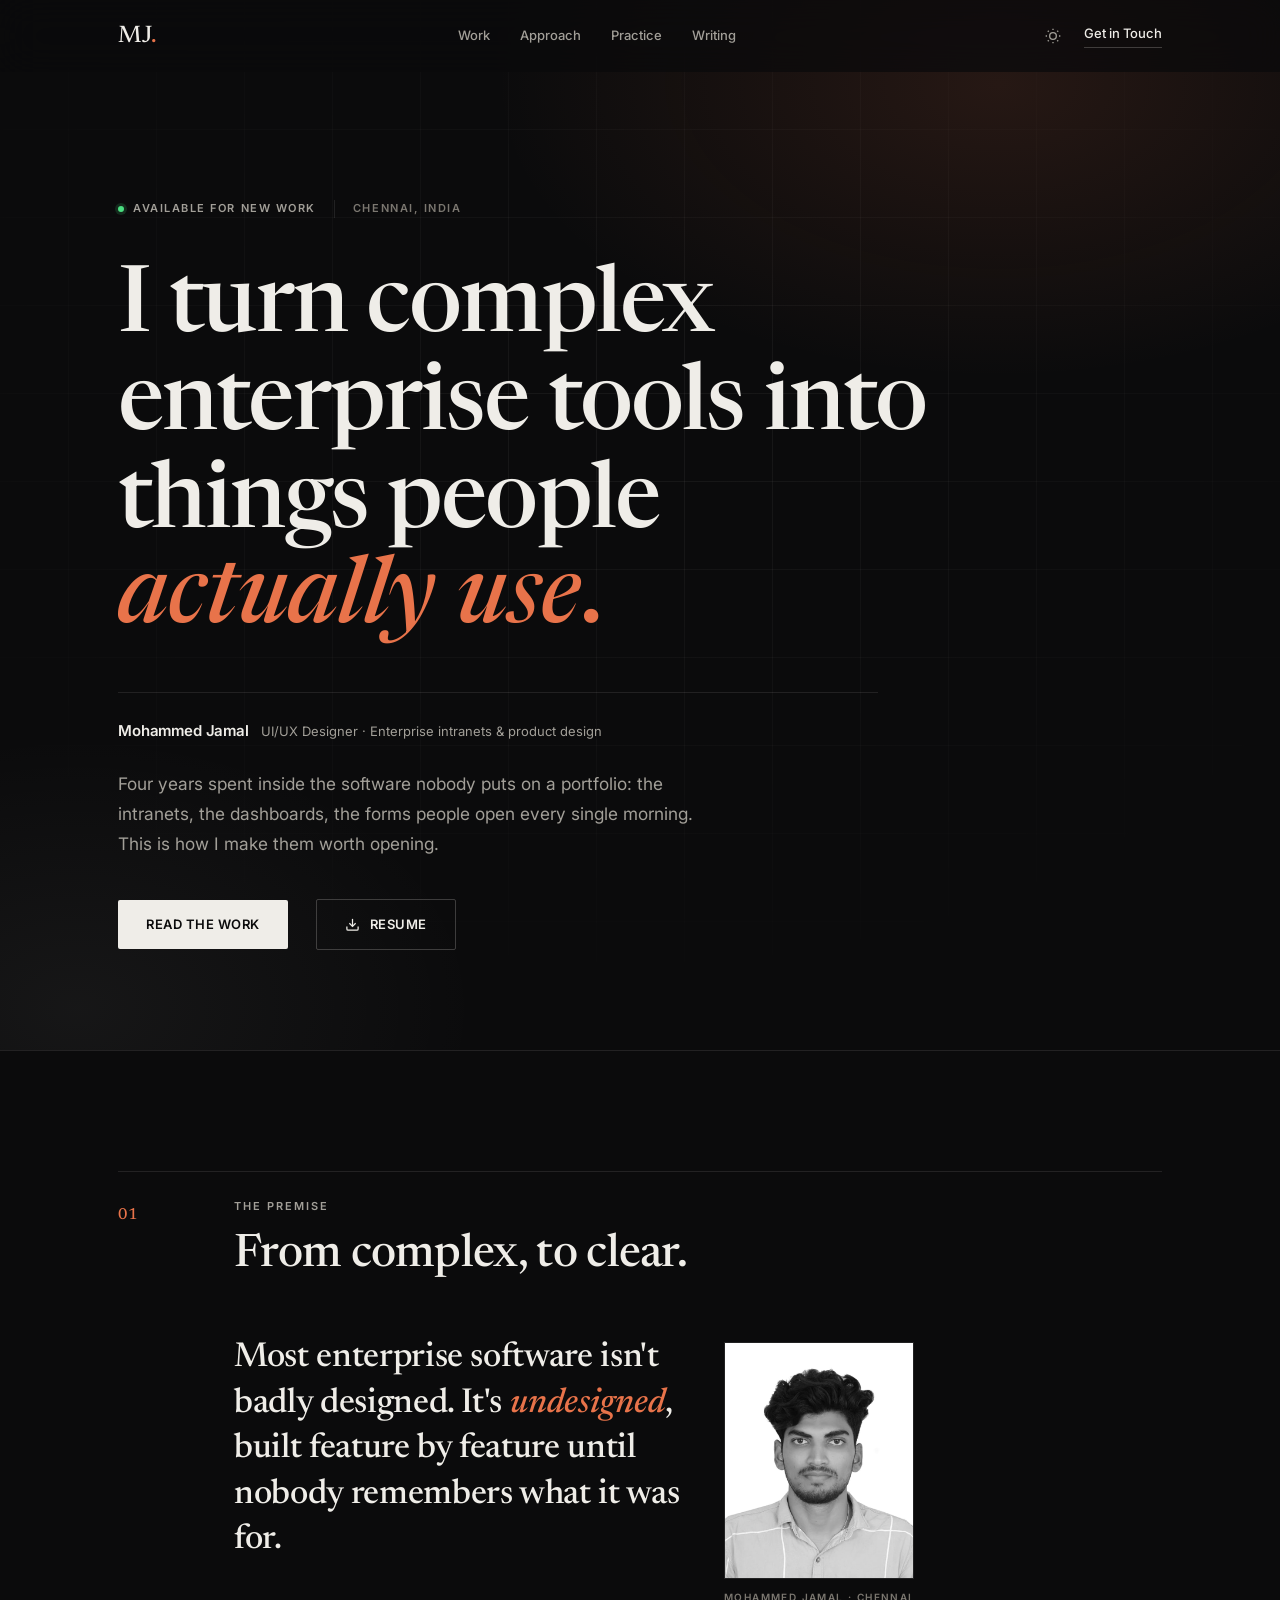
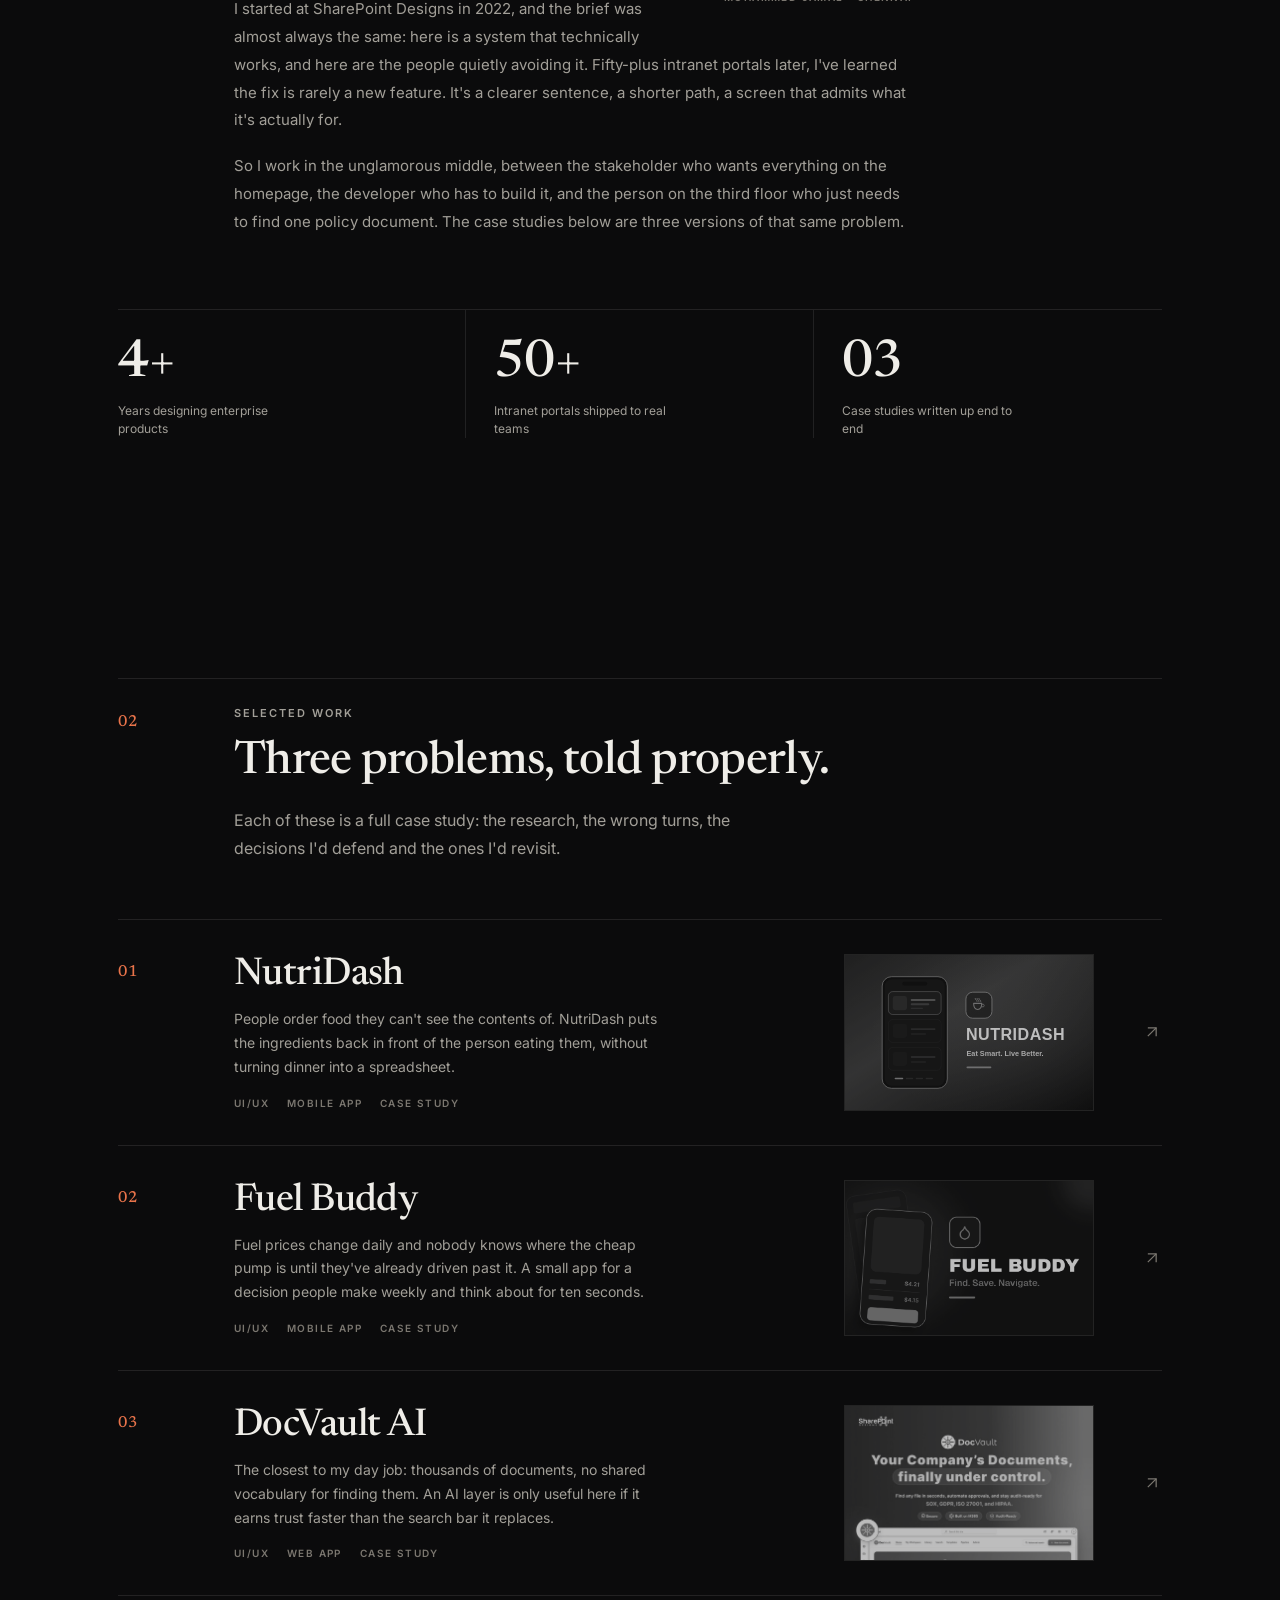
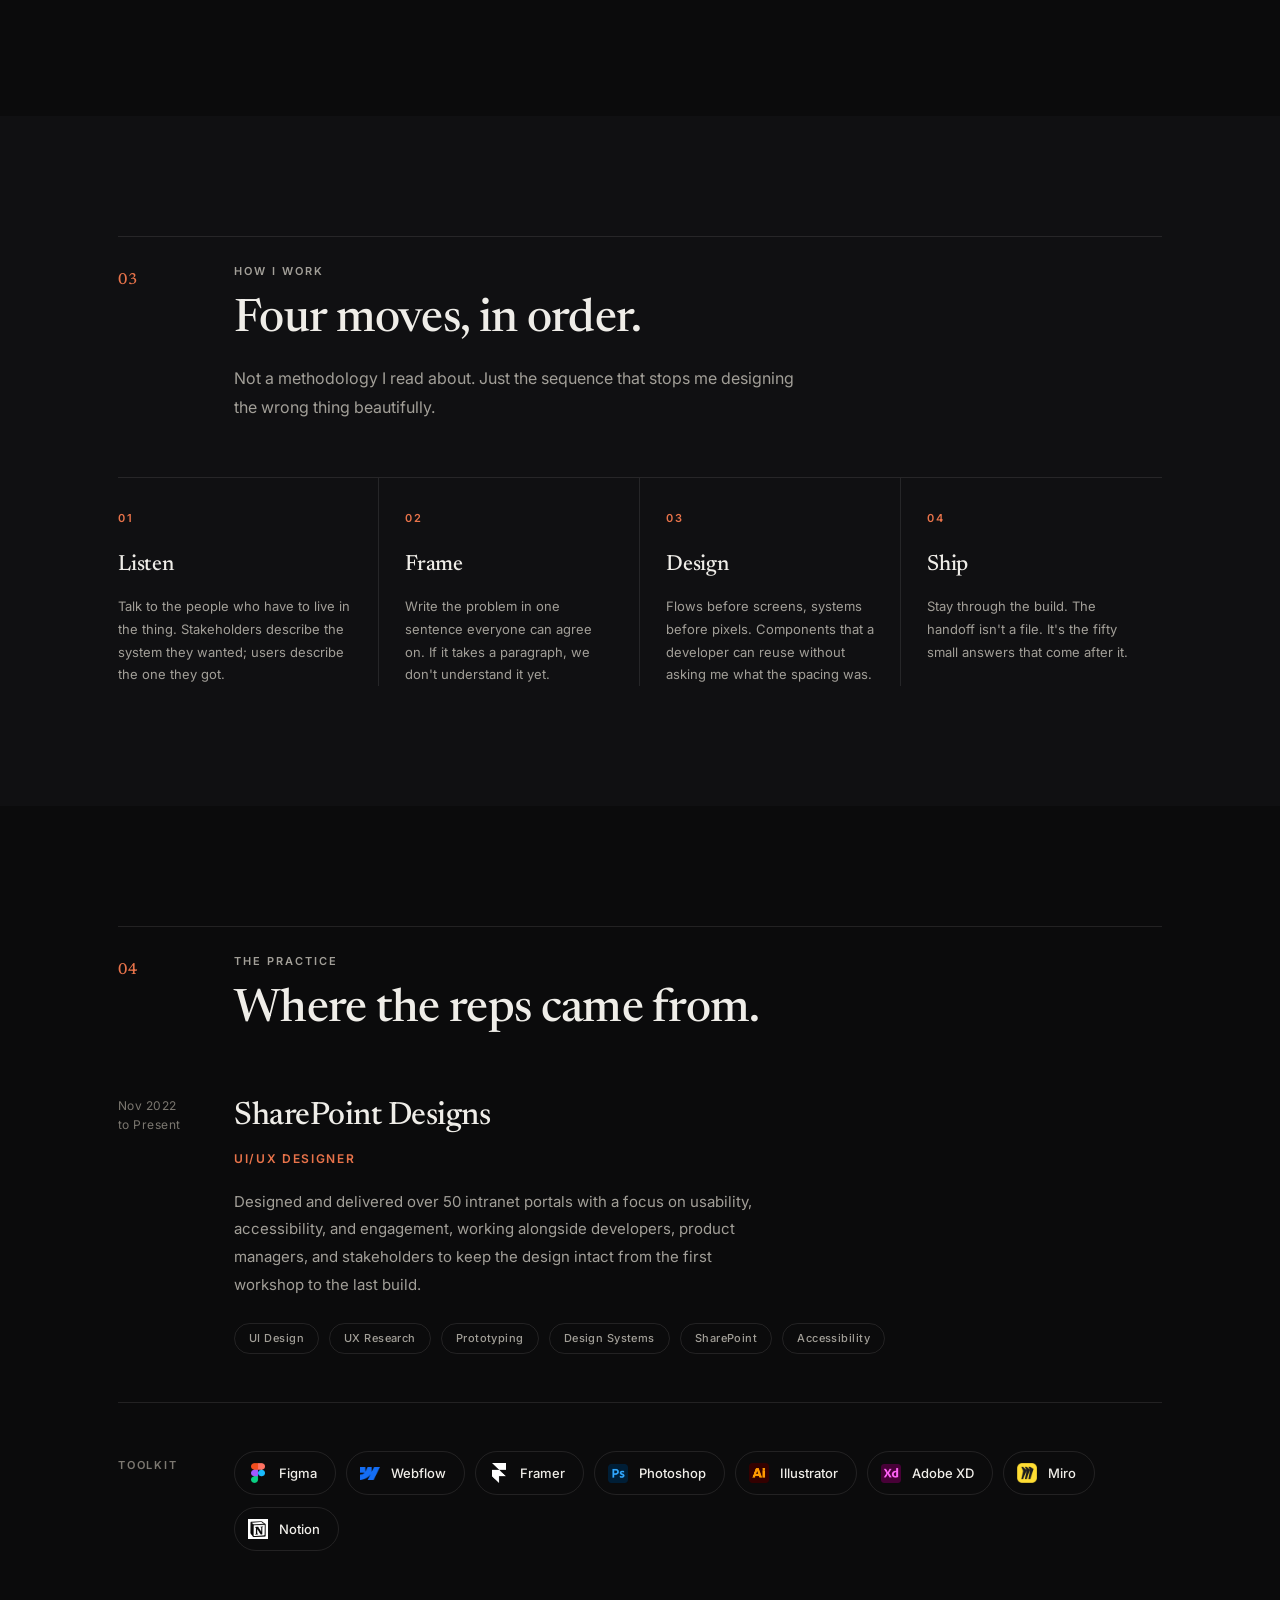
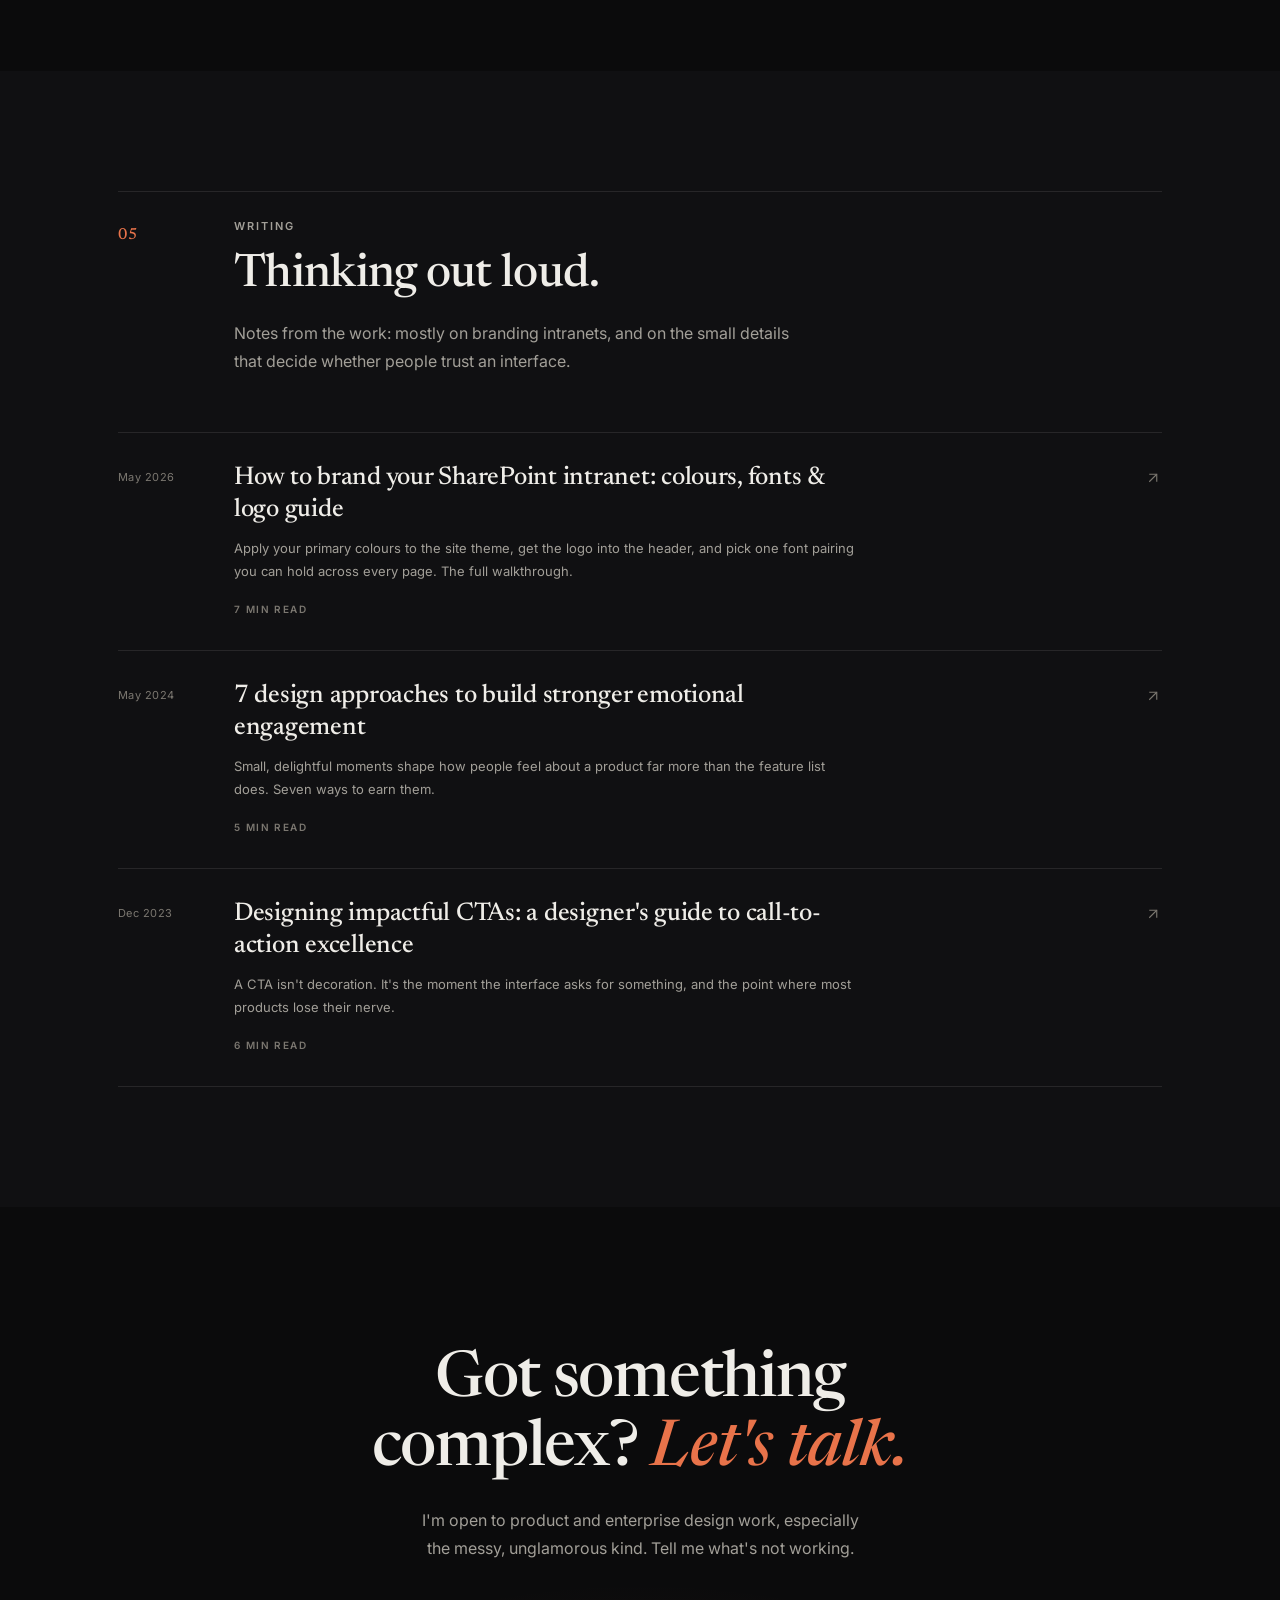
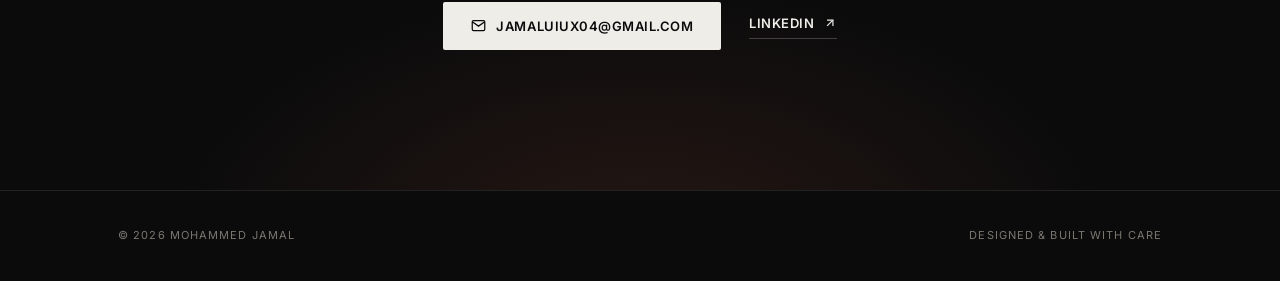
==== commit dcc72b82: "Add cinematic intro to the homepage hero A full-screen overlay holds on the word "complex" with a fi" ====
--- a/index.html
+++ b/index.html
@@ -10,8 +10,19 @@
     <link rel="preconnect" href="https://fonts.gstatic.com" crossorigin>
     <link href="https://fonts.googleapis.com/css2?family=Inter:wght@400;500;600;700&family=Newsreader:ital,opsz,wght@0,6..72,300..700;1,6..72,300..700&display=swap" rel="stylesheet">
     <link rel="stylesheet" href="css/styles.css">
+    <script>document.documentElement.classList.add('js-intro')</script>
 </head>
 <body>
+    <!-- Cinematic intro -->
+    <div class="intro" id="intro" aria-hidden="true">
+        <div class="intro-half top"></div>
+        <div class="intro-half bot"></div>
+        <div class="intro-core">
+            <span class="intro-w" id="introW">complex</span>
+        </div>
+        <div class="intro-meta"><span id="introN">000</span><span>Mohammed Jamal</span></div>
+        <div class="intro-bar"><i id="introBar"></i></div>
+    </div>
     <!-- Nav -->
     <nav>
         <div class="nav-inner">
@@ -48,31 +59,31 @@
     <section class="hero" id="hero">
         <div class="hero-mesh-bg"></div>
         <div class="wrap">
-            <div class="hero-top rv">
+            <div class="hero-top">
                 <span class="available-badge">
                     <span class="available-dot"></span> Available for new work
                 </span>
                 <span class="hero-locale">Chennai, India</span>
             </div>
 
-            <h1 class="hero-h rv">
-                I turn complex<br>
-                enterprise tools into<br>
-                things people <span class="serif-em">actually use</span><span class="hero-dot">.</span>
+            <h1 class="hero-h kt">
+                <span class="kt-line"><span>I turn complex</span></span>
+                <span class="kt-line"><span>enterprise tools into</span></span>
+                <span class="kt-line"><span>things people <em class="serif-em">actually use</em><span class="hero-dot">.</span></span></span>
             </h1>
 
-            <div class="hero-byline rv">
+            <div class="hero-byline">
                 <span class="hero-name">Mohammed Jamal</span>
                 <span class="hero-role">UI/UX Designer &middot; Enterprise intranets &amp; product design</span>
             </div>
 
-            <p class="hero-p rv">
+            <p class="hero-p">
                 Four years spent inside the software nobody puts on a portfolio: the
                 intranets, the dashboards, the forms people open every single morning.
                 This is how I make them worth opening.
             </p>
 
-            <div class="hero-actions rv">
+            <div class="hero-actions">
                 <a href="#work" class="btn-primary">Read the work</a>
                 <a href="assets/MohammedJamal_Resume.pdf" download class="btn-secondary">
                     <svg width="15" height="15" viewBox="0 0 24 24" fill="none" stroke="currentColor" stroke-width="2"><path d="M21 15v4a2 2 0 0 1-2 2H5a2 2 0 0 1-2-2v-4"/><polyline points="7 10 12 15 17 10"/><line x1="12" y1="15" x2="12" y2="3"/></svg>
--- a/css/styles.css
+++ b/css/styles.css
@@ -841,3 +841,86 @@
     .available-dot { animation: none; }
     * { transition-duration: .01ms !important; }
 }
+
+/* ========================================
+   Cinematic intro (homepage only)
+   Gated behind .js-intro so the overlay can never
+   trap the page when JS is unavailable.
+   ======================================== */
+.intro { display: none; }
+.js-intro .intro {
+    display: block;
+    position: fixed; inset: 0; z-index: 9999; pointer-events: none;
+}
+.intro-half {
+    position: absolute; left: 0; width: 100%; height: 50.5%;
+    background: var(--bg);
+    transition: transform 1.1s cubic-bezier(.76, 0, .24, 1);
+}
+.intro-half.top { top: 0; }
+.intro-half.bot { bottom: 0; }
+.intro.open .intro-half.top { transform: translateY(-100%); }
+.intro.open .intro-half.bot { transform: translateY(100%); }
+
+.intro-core {
+    position: absolute; inset: 0;
+    display: flex; align-items: center; justify-content: center;
+    transition: opacity .4s ease, transform .8s cubic-bezier(.76, 0, .24, 1);
+}
+.intro.open .intro-core { opacity: 0; transform: scale(1.3); }
+.intro-w {
+    font-family: var(--ff-display);
+    font-size: clamp(2.5rem, 9vw, 7rem);
+    font-weight: var(--fw-display);
+    letter-spacing: -.02em; color: var(--fg);
+}
+.intro-w.is-clear { color: var(--accent); font-style: italic; }
+
+.intro-meta {
+    position: absolute; left: var(--pad); bottom: 26px;
+    display: flex; align-items: baseline; gap: 14px;
+    font-size: .6875rem; font-weight: 600;
+    letter-spacing: .2em; text-transform: uppercase;
+    color: var(--fg-3);
+    transition: opacity .3s;
+}
+.intro.open .intro-meta { opacity: 0; }
+.intro-bar { position: absolute; left: 0; bottom: 0; width: 100%; height: 2px; background: var(--border); }
+.intro-bar i { display: block; height: 100%; width: 0; background: var(--accent); }
+.intro.open .intro-bar { opacity: 0; transition: opacity .3s; }
+.intro.done { display: none; }
+
+/* Headline masks up once the curtain opens */
+.hero-h.kt { opacity: 1; transform: none; }
+/* Extra room inside the clip box so Newsreader's descenders (g, p, y)
+   aren't sheared off by overflow:hidden; negative margin restores rhythm. */
+.kt-line { display: block; overflow: hidden; padding-bottom: .20em; margin-bottom: -.16em; }
+.js-intro .kt-line > span { display: block; transform: translateY(115%); }
+.revealed .kt-line > span { animation: ktUp 1.15s cubic-bezier(.16, 1, .3, 1) forwards; }
+.revealed .kt-line:nth-child(1) > span { animation-delay: .10s; }
+.revealed .kt-line:nth-child(2) > span { animation-delay: .24s; }
+.revealed .kt-line:nth-child(3) > span { animation-delay: .38s; }
+@keyframes ktUp { to { transform: translateY(0); } }
+
+.js-intro .hero-top,
+.js-intro .hero-byline,
+.js-intro .hero-p,
+.js-intro .hero-actions { opacity: 0; transform: translateY(16px); }
+.revealed .hero-top,
+.revealed .hero-byline,
+.revealed .hero-p,
+.revealed .hero-actions { animation: ktFade .9s var(--ease) forwards; }
+.revealed .hero-top     { animation-delay: .28s; }
+.revealed .hero-byline  { animation-delay: .88s; }
+.revealed .hero-p       { animation-delay: 1.0s; }
+.revealed .hero-actions { animation-delay: 1.12s; }
+@keyframes ktFade { to { opacity: 1; transform: none; } }
+
+@media (prefers-reduced-motion: reduce) {
+    .js-intro .intro { display: none; }
+    .js-intro .kt-line > span,
+    .js-intro .hero-top, .js-intro .hero-byline,
+    .js-intro .hero-p, .js-intro .hero-actions {
+        animation: none !important; opacity: 1 !important; transform: none !important;
+    }
+}
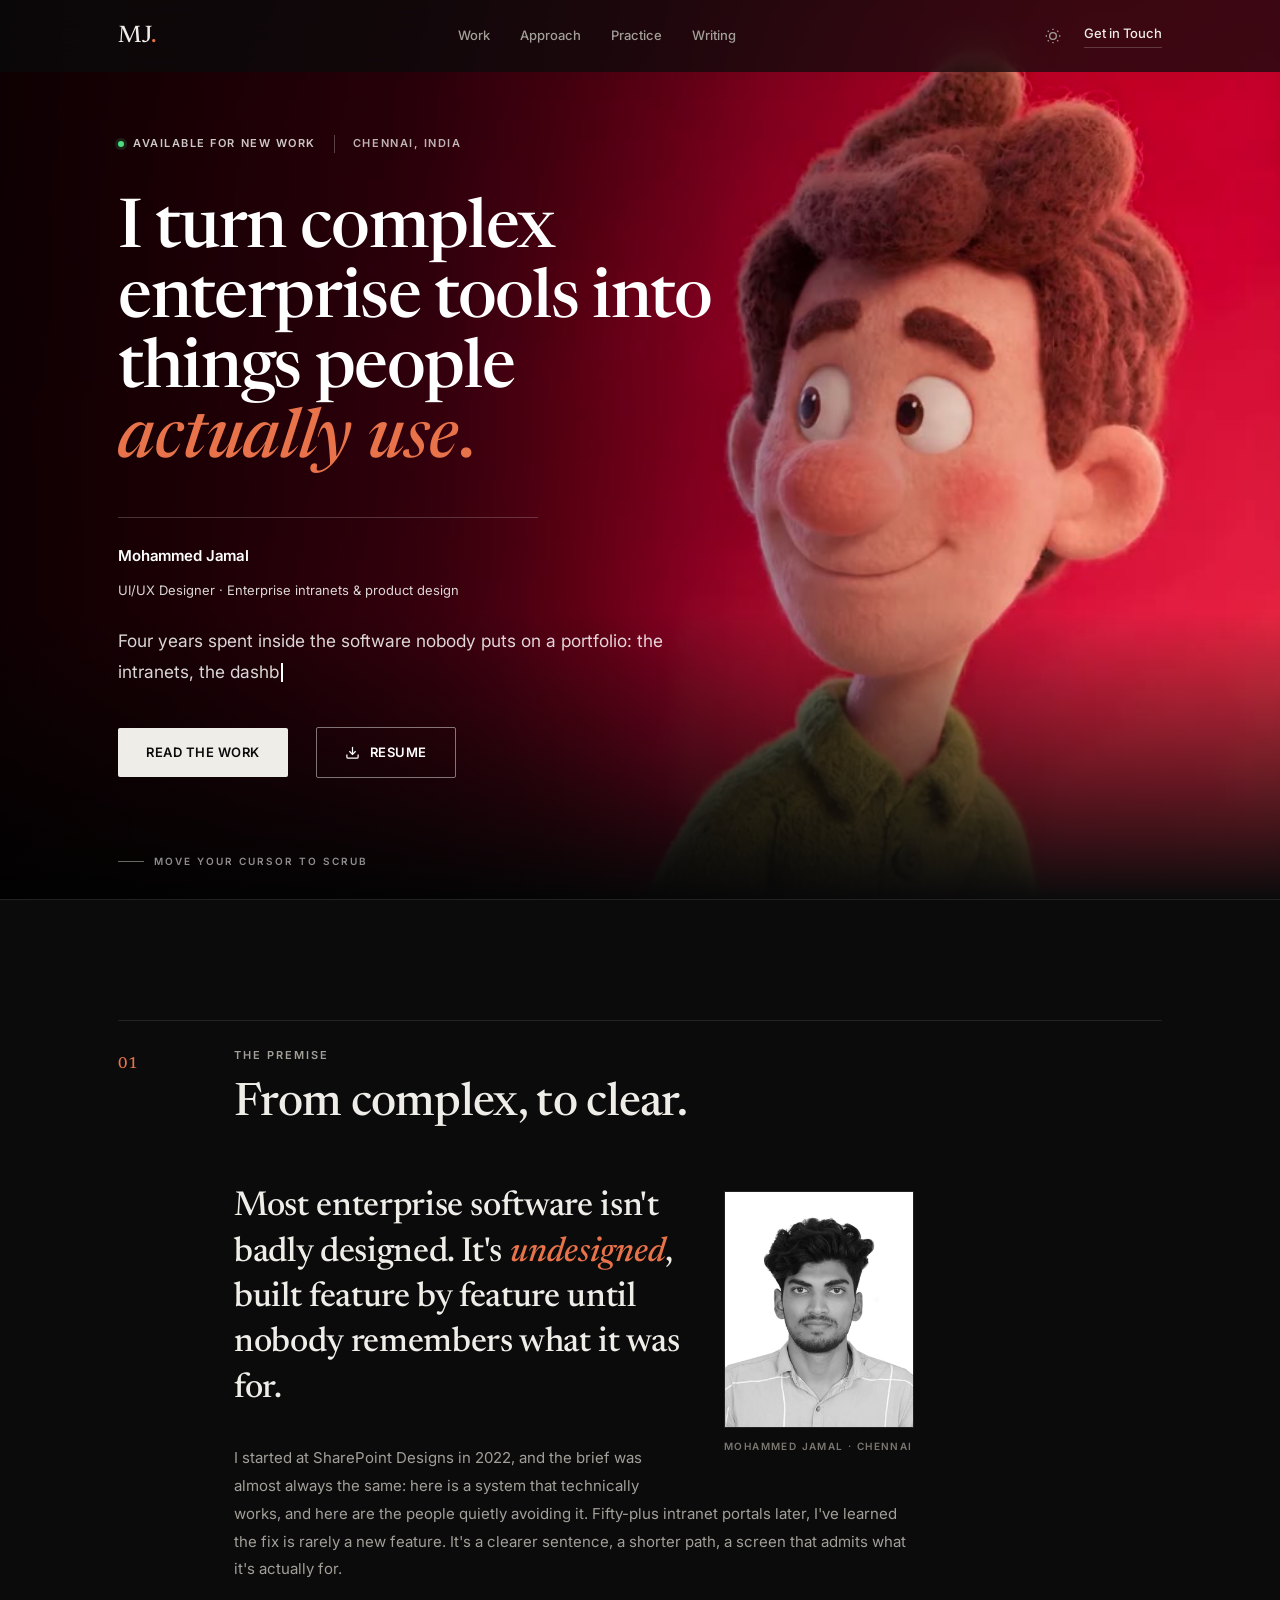
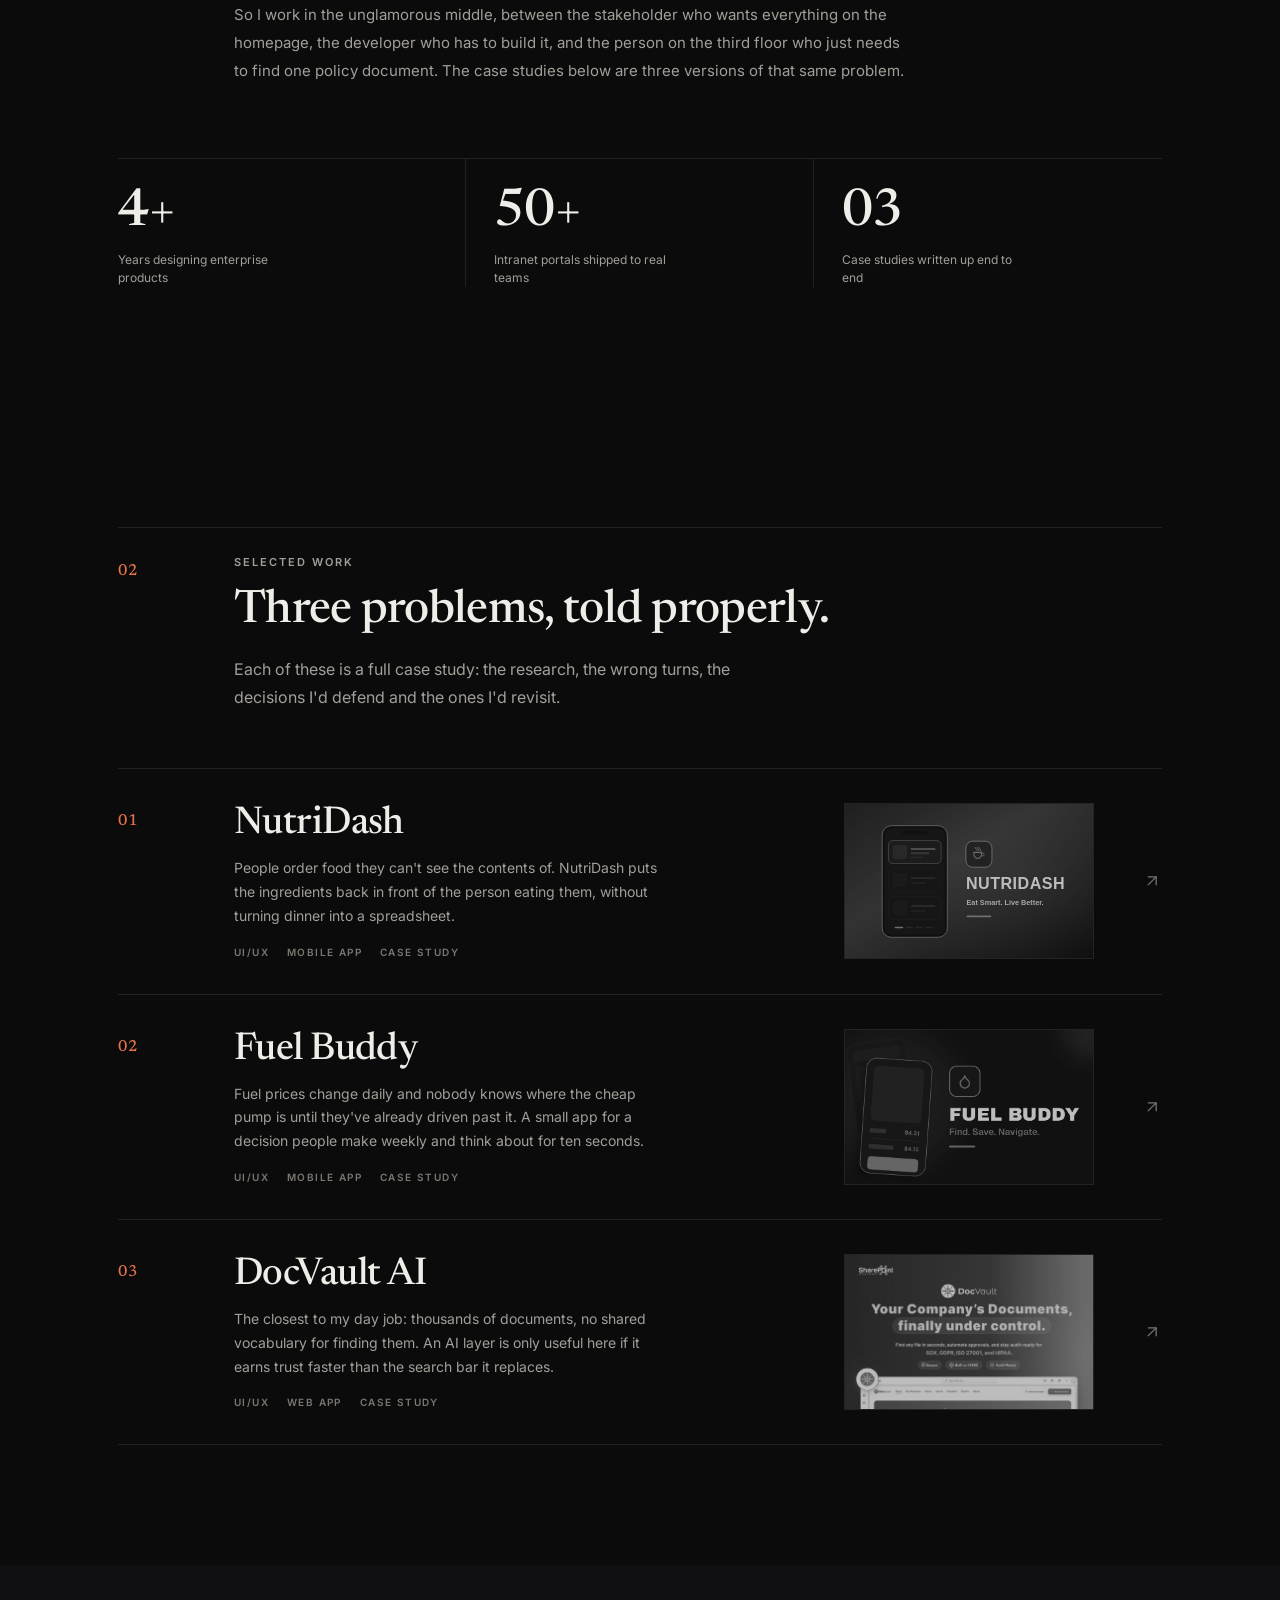
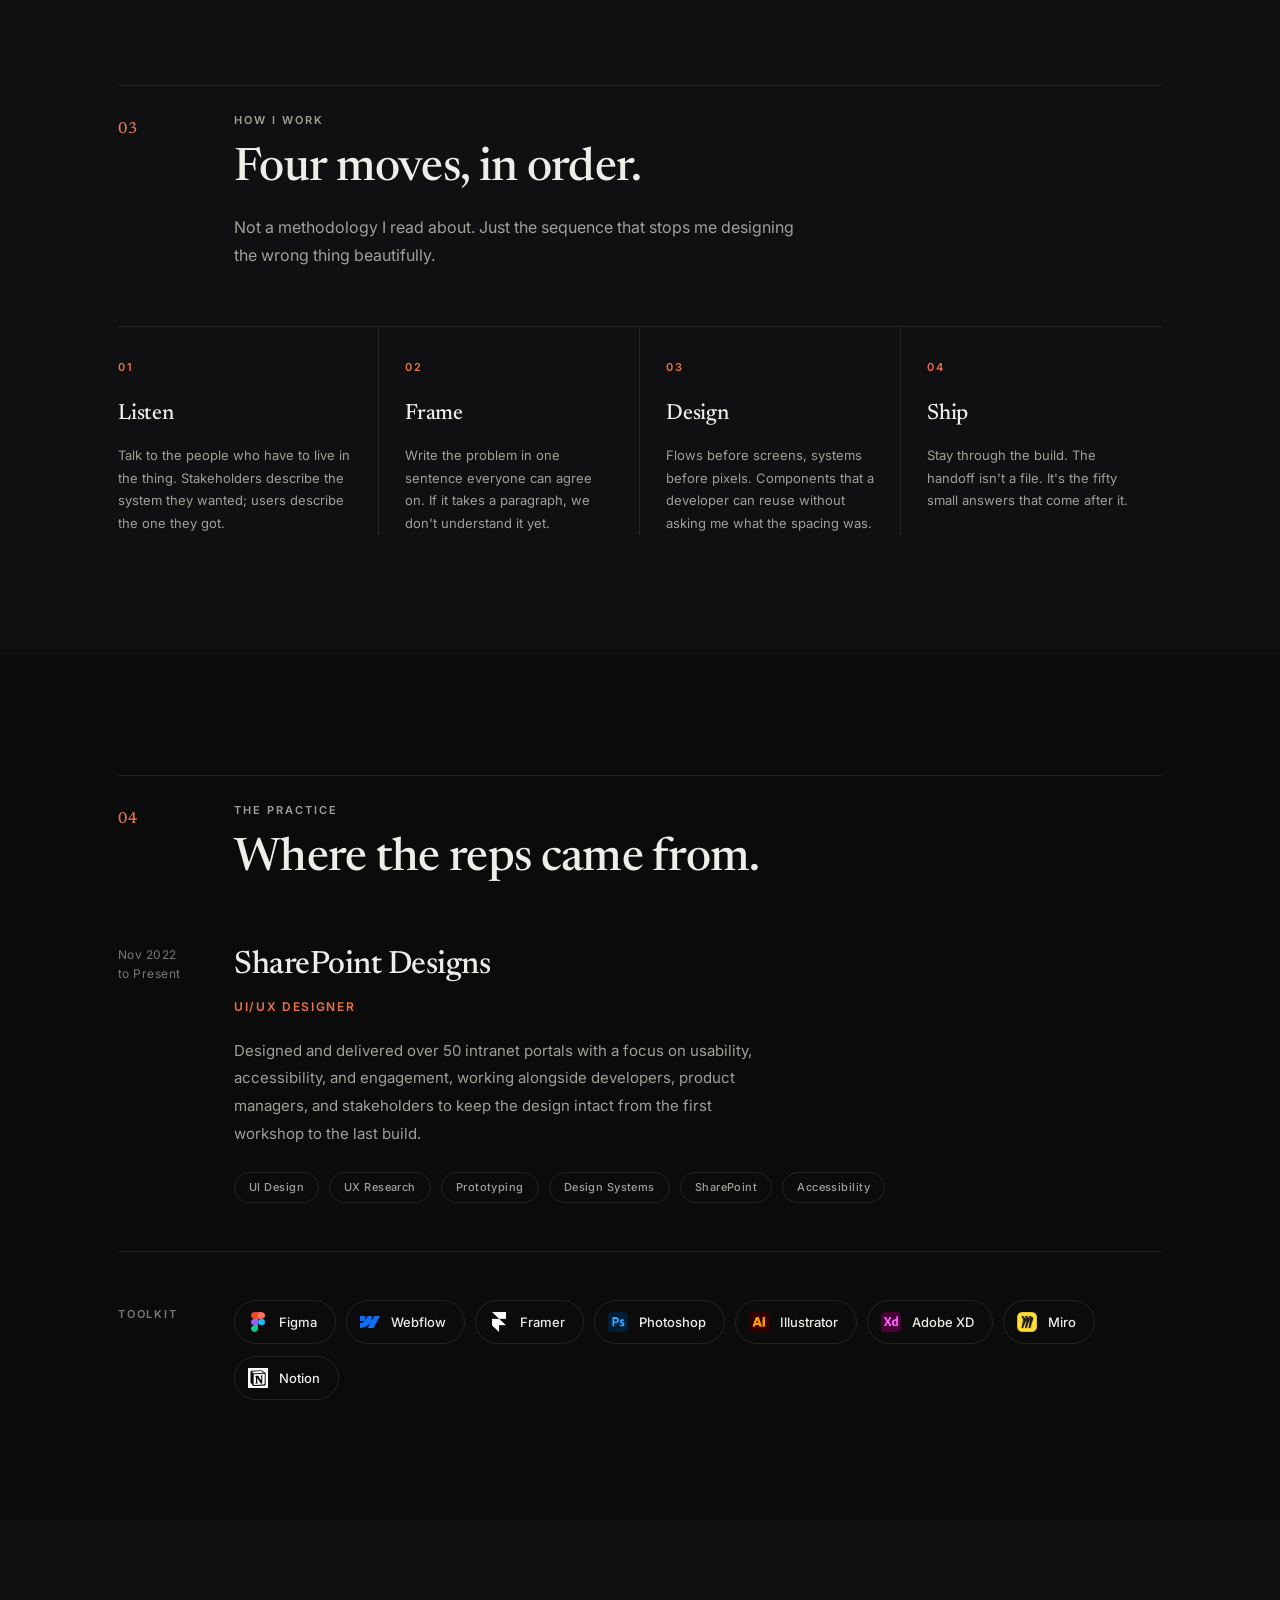
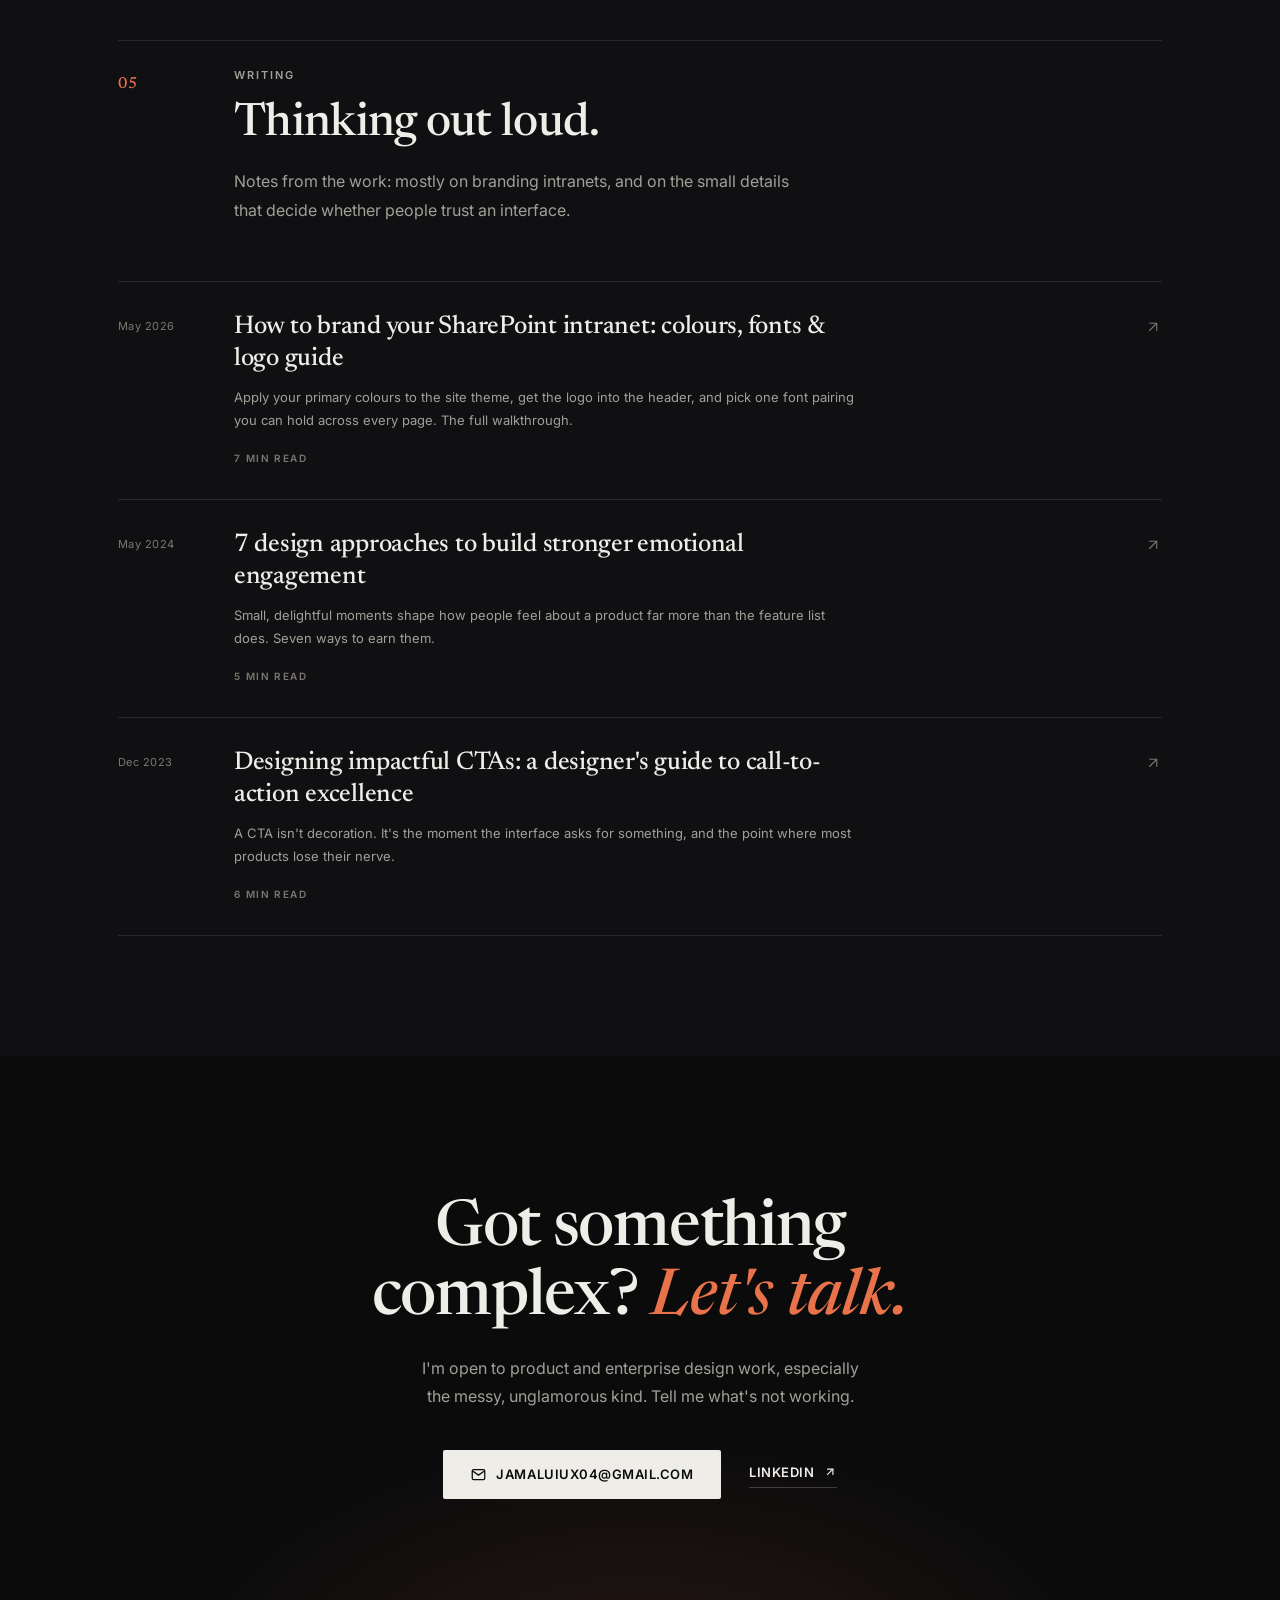
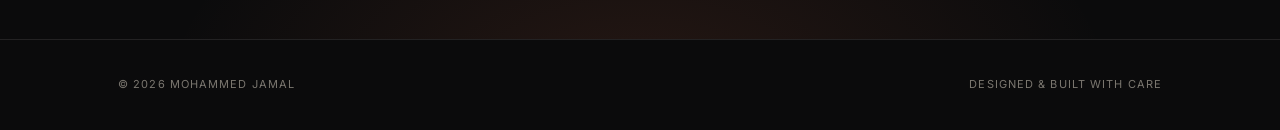
==== commit 7e7bbc40: "Replace the intro with a mouse-scrubbed video hero The homepage hero is now a full-screen video that" ====
--- a/index.html
+++ b/index.html
@@ -10,19 +10,8 @@
     <link rel="preconnect" href="https://fonts.gstatic.com" crossorigin>
     <link href="https://fonts.googleapis.com/css2?family=Inter:wght@400;500;600;700&family=Newsreader:ital,opsz,wght@0,6..72,300..700;1,6..72,300..700&display=swap" rel="stylesheet">
     <link rel="stylesheet" href="css/styles.css">
-    <script>document.documentElement.classList.add('js-intro')</script>
 </head>
 <body>
-    <!-- Cinematic intro -->
-    <div class="intro" id="intro" aria-hidden="true">
-        <div class="intro-half top"></div>
-        <div class="intro-half bot"></div>
-        <div class="intro-core">
-            <span class="intro-w" id="introW">complex</span>
-        </div>
-        <div class="intro-meta"><span id="introN">000</span><span>Mohammed Jamal</span></div>
-        <div class="intro-bar"><i id="introBar"></i></div>
-    </div>
     <!-- Nav -->
     <nav>
         <div class="nav-inner">
@@ -57,33 +46,39 @@
 
     <!-- Hero - the thesis -->
     <section class="hero" id="hero">
-        <div class="hero-mesh-bg"></div>
-        <div class="wrap">
-            <div class="hero-top">
+        <div class="hero-media" style="background-image:url('assets/hero-poster.jpg'); --hero-video-opacity:1; --hero-video-sat:1">
+            <video class="hero-video" id="heroVideo"
+                   muted playsinline preload="auto"
+                   src="assets/hero.mp4"
+                   poster="assets/hero-poster.jpg" aria-hidden="true"></video>
+            <div class="hero-scrim"></div>
+        </div>
+        <div class="wrap">
+            <div class="hero-top rv">
                 <span class="available-badge">
                     <span class="available-dot"></span> Available for new work
                 </span>
                 <span class="hero-locale">Chennai, India</span>
             </div>
 
-            <h1 class="hero-h kt">
-                <span class="kt-line"><span>I turn complex</span></span>
-                <span class="kt-line"><span>enterprise tools into</span></span>
-                <span class="kt-line"><span>things people <em class="serif-em">actually use</em><span class="hero-dot">.</span></span></span>
+            <h1 class="hero-h rv">
+                I turn complex<br>
+                enterprise tools into<br>
+                things people <span class="serif-em">actually use</span><span class="hero-dot">.</span>
             </h1>
 
-            <div class="hero-byline">
+            <div class="hero-byline rv">
                 <span class="hero-name">Mohammed Jamal</span>
                 <span class="hero-role">UI/UX Designer &middot; Enterprise intranets &amp; product design</span>
             </div>
 
-            <p class="hero-p">
+            <p class="hero-p" id="heroType">
                 Four years spent inside the software nobody puts on a portfolio: the
                 intranets, the dashboards, the forms people open every single morning.
                 This is how I make them worth opening.
             </p>
 
-            <div class="hero-actions">
+            <div class="hero-actions rv">
                 <a href="#work" class="btn-primary">Read the work</a>
                 <a href="assets/MohammedJamal_Resume.pdf" download class="btn-secondary">
                     <svg width="15" height="15" viewBox="0 0 24 24" fill="none" stroke="currentColor" stroke-width="2"><path d="M21 15v4a2 2 0 0 1-2 2H5a2 2 0 0 1-2-2v-4"/><polyline points="7 10 12 15 17 10"/><line x1="12" y1="15" x2="12" y2="3"/></svg>
@@ -91,6 +86,7 @@
                 </a>
             </div>
         </div>
+        <div class="hero-hint">Move your cursor to scrub</div>
     </section>
 
     <!-- 01 - The Premise -->
--- a/css/styles.css
+++ b/css/styles.css
@@ -8,6 +8,17 @@
     --ease: cubic-bezier(0.16, 1, 0.3, 1);
     --max-w: 1100px;
     --pad: 28px;
+
+    /* ---- Design knobs: change here, propagates everywhere ---- */
+    --h1-size: clamp(2rem, 5.3vw, 4.25rem);      /* hero headline */
+    --h1-leading: 1.03;
+    --sec-title-size: clamp(1.9rem, 3.6vw, 3rem);/* section headings */
+    --lede-size: clamp(1.5rem, 2.8vw, 2.15rem);  /* premise pull-quote */
+    --body-size: clamp(1rem, 1.35vw, 1.125rem);  /* hero paragraph */
+    --hero-video-opacity: 1;
+    --hero-video-sat: 1;
+    --hero-scrim: 1;                              /* 0 = none, 1 = full */
+    --byline-rule: 420px;                         /* width of the rule above the byline */
 
     /* Editorial rhythm */
     --sec-y: 120px;
@@ -240,7 +251,10 @@
     -webkit-mask-image: radial-gradient(ellipse 80% 70% at 50% 40%, #000 10%, transparent 78%);
     opacity: .55;
 }
-.hero .wrap { position: relative; z-index: 2; }
+.hero .wrap { position: relative; z-index: 2; width: 100%; }
+/* Full-screen stage so the video reads as the frame and nothing falls
+   below the fold; content stays vertically centred. */
+.hero { min-height: 100vh; display: flex; align-items: center; padding: 110px 0 96px; }
 
 .hero-top {
     display: flex; align-items: center; gap: 18px;
@@ -274,9 +288,9 @@
 
 .hero-h {
     font-family: var(--ff-display);
-    font-size: clamp(2.15rem, 7.2vw, 5.75rem);
+    font-size: var(--h1-size);
     font-weight: var(--fw-display);
-    line-height: 1.03;
+    line-height: var(--h1-leading);
     letter-spacing: -.02em;
     max-width: 15ch;
     margin-bottom: 40px;
@@ -289,7 +303,7 @@
     flex-wrap: wrap;
     padding-top: 26px; margin-bottom: 26px;
     border-top: 1px solid var(--border);
-    max-width: 760px;
+    max-width: var(--byline-rule, 420px);
 }
 .hero-name {
     font-size: .9375rem; font-weight: 600; letter-spacing: -.01em;
@@ -299,7 +313,7 @@
 }
 
 .hero-p {
-    font-size: clamp(1rem, 1.35vw, 1.125rem);
+    font-size: var(--body-size);
     color: var(--fg-2);
     line-height: 1.75;
     max-width: 54ch;
@@ -374,7 +388,7 @@
 }
 .sec-title {
     font-family: var(--ff-display);
-    font-size: clamp(1.9rem, 3.6vw, 3rem);
+    font-size: var(--sec-title-size);
     font-weight: var(--fw-display); letter-spacing: -.015em; line-height: 1.1;
 }
 .sec-intro {
@@ -419,7 +433,7 @@
 }
 .premise-body p.premise-lede {
     font-family: var(--ff-display);
-    font-size: clamp(1.5rem, 2.8vw, 2.15rem);
+    font-size: var(--lede-size);
     font-weight: var(--fw-display); line-height: 1.32; letter-spacing: -.01em;
     color: var(--fg);
     margin-bottom: 32px;
@@ -843,84 +857,87 @@
 }
 
 /* ========================================
-   Cinematic intro (homepage only)
-   Gated behind .js-intro so the overlay can never
-   trap the page when JS is unavailable.
-   ======================================== */
-.intro { display: none; }
-.js-intro .intro {
-    display: block;
-    position: fixed; inset: 0; z-index: 9999; pointer-events: none;
-}
-.intro-half {
-    position: absolute; left: 0; width: 100%; height: 50.5%;
-    background: var(--bg);
-    transition: transform 1.1s cubic-bezier(.76, 0, .24, 1);
-}
-.intro-half.top { top: 0; }
-.intro-half.bot { bottom: 0; }
-.intro.open .intro-half.top { transform: translateY(-100%); }
-.intro.open .intro-half.bot { transform: translateY(100%); }
-
-.intro-core {
+   Hero video background (mouse-scrub)
+   Contained to .hero rather than position:fixed - several sections below
+   are transparent, so a fixed layer would bleed through the whole page.
+   ======================================== */
+.hero { min-height: 100vh; display: flex; align-items: center; padding: 110px 0 96px; }
+.hero-media {
+    position: absolute; inset: 0; z-index: 0; overflow: hidden; pointer-events: none;
+    /* poster set inline in the HTML: a url() inside a custom property would
+       resolve against this stylesheet's folder, not the document */
+    background-size: cover; background-position: 70% center;
+}
+.hero-video {
     position: absolute; inset: 0;
-    display: flex; align-items: center; justify-content: center;
-    transition: opacity .4s ease, transform .8s cubic-bezier(.76, 0, .24, 1);
-}
-.intro.open .intro-core { opacity: 0; transform: scale(1.3); }
-.intro-w {
-    font-family: var(--ff-display);
-    font-size: clamp(2.5rem, 9vw, 7rem);
-    font-weight: var(--fw-display);
-    letter-spacing: -.02em; color: var(--fg);
-}
-.intro-w.is-clear { color: var(--accent); font-style: italic; }
-
-.intro-meta {
-    position: absolute; left: var(--pad); bottom: 26px;
-    display: flex; align-items: baseline; gap: 14px;
-    font-size: .6875rem; font-weight: 600;
+    width: 100%; height: 100%;
+    object-fit: cover;
+    object-position: 70% center;
+    opacity: var(--hero-video-opacity, 1);
+    filter: saturate(var(--hero-video-sat, 1));
+}
+
+/* Scrim holds text contrast steady whatever frame is on screen */
+.hero-scrim {
+    position: absolute; inset: 0;
+    background:
+        linear-gradient(90deg,
+            rgba(0,0,0,calc(.88 * var(--hero-scrim))) 0%,
+            rgba(0,0,0,calc(.66 * var(--hero-scrim))) 34%,
+            rgba(0,0,0,calc(.22 * var(--hero-scrim))) 62%,
+            transparent 84%),
+        linear-gradient(to top, var(--bg) 0%, rgba(0,0,0,0) 32%);
+}
+.hero .wrap { position: relative; z-index: 2; width: 100%; }
+
+/* Type sits on footage, so it is light in both themes */
+.hero-h, .hero-name { color: #fff; }
+.hero-p, .hero-role { color: rgba(255,255,255,.84); }
+.hero-locale { color: rgba(255,255,255,.7); border-left-color: rgba(255,255,255,.25); }
+.available-badge { color: rgba(255,255,255,.78); }
+.hero-byline { border-top-color: rgba(255,255,255,.2); }
+.btn-secondary { color: #fff; border-color: rgba(255,255,255,.45); }
+.btn-secondary:hover { color: #fff; border-color: #fff; }
+
+/* Typewriter cursor */
+.tw-cursor {
+    display: inline-block; width: 2px; height: 1.1em;
+    background: #fff; vertical-align: middle; margin-left: 2px;
+    animation: blink 1s step-end infinite;
+}
+@keyframes blink { 0%, 100% { opacity: 1; } 50% { opacity: 0; } }
+
+/* Actions fade up shortly after load, independent of typing */
+.hero-actions.tw-pending { opacity: 0; transform: translateY(8px); }
+.hero-actions.tw-in {
+    opacity: 1; transform: translateY(0);
+    transition: opacity .4s ease, transform .4s ease;
+}
+
+/* Scrub hint */
+.hero-hint {
+    position: absolute; left: max(var(--pad), calc(50vw - var(--max-w)/2 + var(--pad)));
+    bottom: 30px; z-index: 2;
+    font-size: .625rem; font-weight: 600;
     letter-spacing: .2em; text-transform: uppercase;
-    color: var(--fg-3);
-    transition: opacity .3s;
-}
-.intro.open .intro-meta { opacity: 0; }
-.intro-bar { position: absolute; left: 0; bottom: 0; width: 100%; height: 2px; background: var(--border); }
-.intro-bar i { display: block; height: 100%; width: 0; background: var(--accent); }
-.intro.open .intro-bar { opacity: 0; transition: opacity .3s; }
-.intro.done { display: none; }
-
-/* Headline masks up once the curtain opens */
-.hero-h.kt { opacity: 1; transform: none; }
-/* Extra room inside the clip box so Newsreader's descenders (g, p, y)
-   aren't sheared off by overflow:hidden; negative margin restores rhythm. */
-.kt-line { display: block; overflow: hidden; padding-bottom: .20em; margin-bottom: -.16em; }
-.js-intro .kt-line > span { display: block; transform: translateY(115%); }
-.revealed .kt-line > span { animation: ktUp 1.15s cubic-bezier(.16, 1, .3, 1) forwards; }
-.revealed .kt-line:nth-child(1) > span { animation-delay: .10s; }
-.revealed .kt-line:nth-child(2) > span { animation-delay: .24s; }
-.revealed .kt-line:nth-child(3) > span { animation-delay: .38s; }
-@keyframes ktUp { to { transform: translateY(0); } }
-
-.js-intro .hero-top,
-.js-intro .hero-byline,
-.js-intro .hero-p,
-.js-intro .hero-actions { opacity: 0; transform: translateY(16px); }
-.revealed .hero-top,
-.revealed .hero-byline,
-.revealed .hero-p,
-.revealed .hero-actions { animation: ktFade .9s var(--ease) forwards; }
-.revealed .hero-top     { animation-delay: .28s; }
-.revealed .hero-byline  { animation-delay: .88s; }
-.revealed .hero-p       { animation-delay: 1.0s; }
-.revealed .hero-actions { animation-delay: 1.12s; }
-@keyframes ktFade { to { opacity: 1; transform: none; } }
-
+    color: rgba(255,255,255,.55);
+    display: flex; align-items: center; gap: 10px;
+}
+.hero-hint::before { content: ''; width: 26px; height: 1px; background: rgba(255,255,255,.4); }
+.hero-media.scrub-live ~ .hero-hint { opacity: .55; }
+
+@media (max-width: 768px) {
+    /* No pointer to scrub with: show a still frame, never fetch the video */
+    .hero-video { display: none; }
+    .hero-media { background-position: 62% center; }
+    .hero-scrim {
+        background: linear-gradient(to bottom, rgba(0,0,0,.5) 0%, rgba(0,0,0,.68) 45%, var(--bg) 100%);
+    }
+    .hero-hint { display: none; }
+}
 @media (prefers-reduced-motion: reduce) {
-    .js-intro .intro { display: none; }
-    .js-intro .kt-line > span,
-    .js-intro .hero-top, .js-intro .hero-byline,
-    .js-intro .hero-p, .js-intro .hero-actions {
-        animation: none !important; opacity: 1 !important; transform: none !important;
-    }
-}
+    /* The video is kept: it never plays by itself, it only follows the user's
+       own cursor. Only the self-running animations are suppressed. */
+    .tw-cursor { animation: none; }
+    .hero-hint { display: none; }
+}
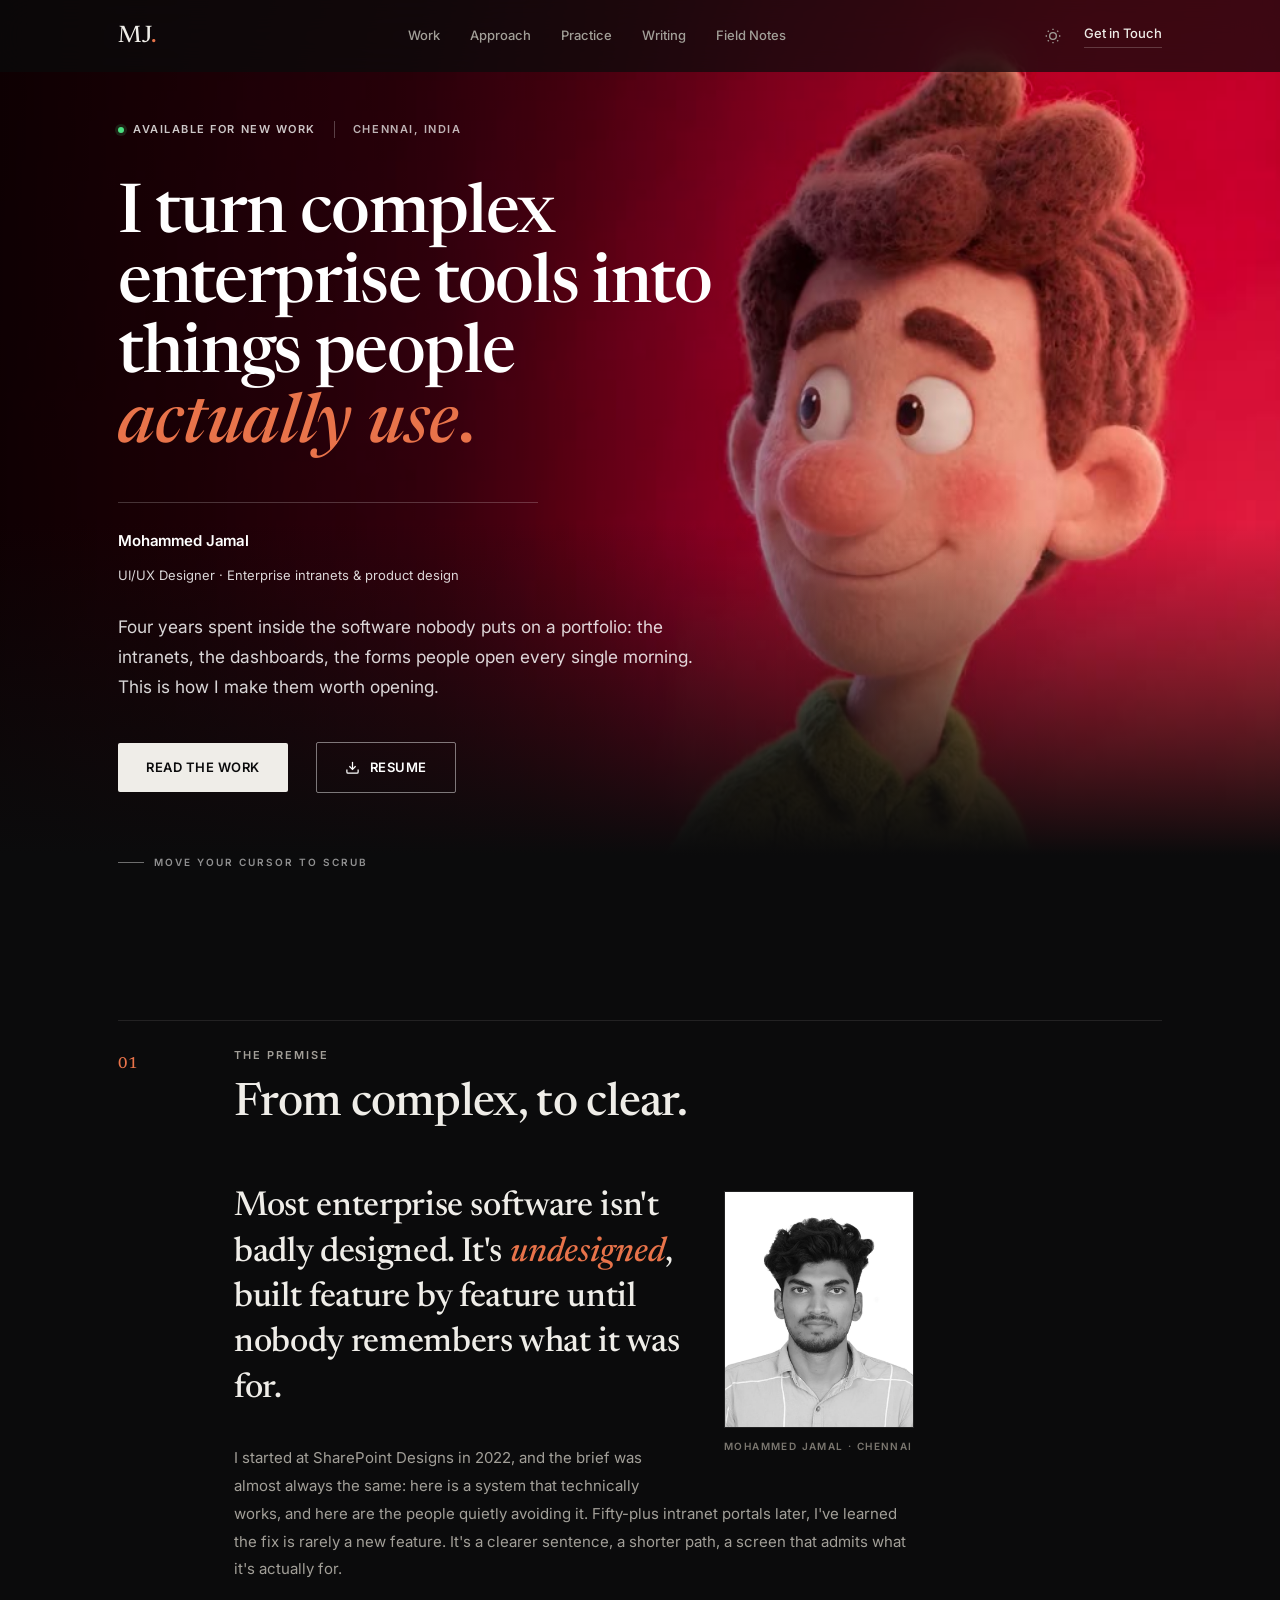
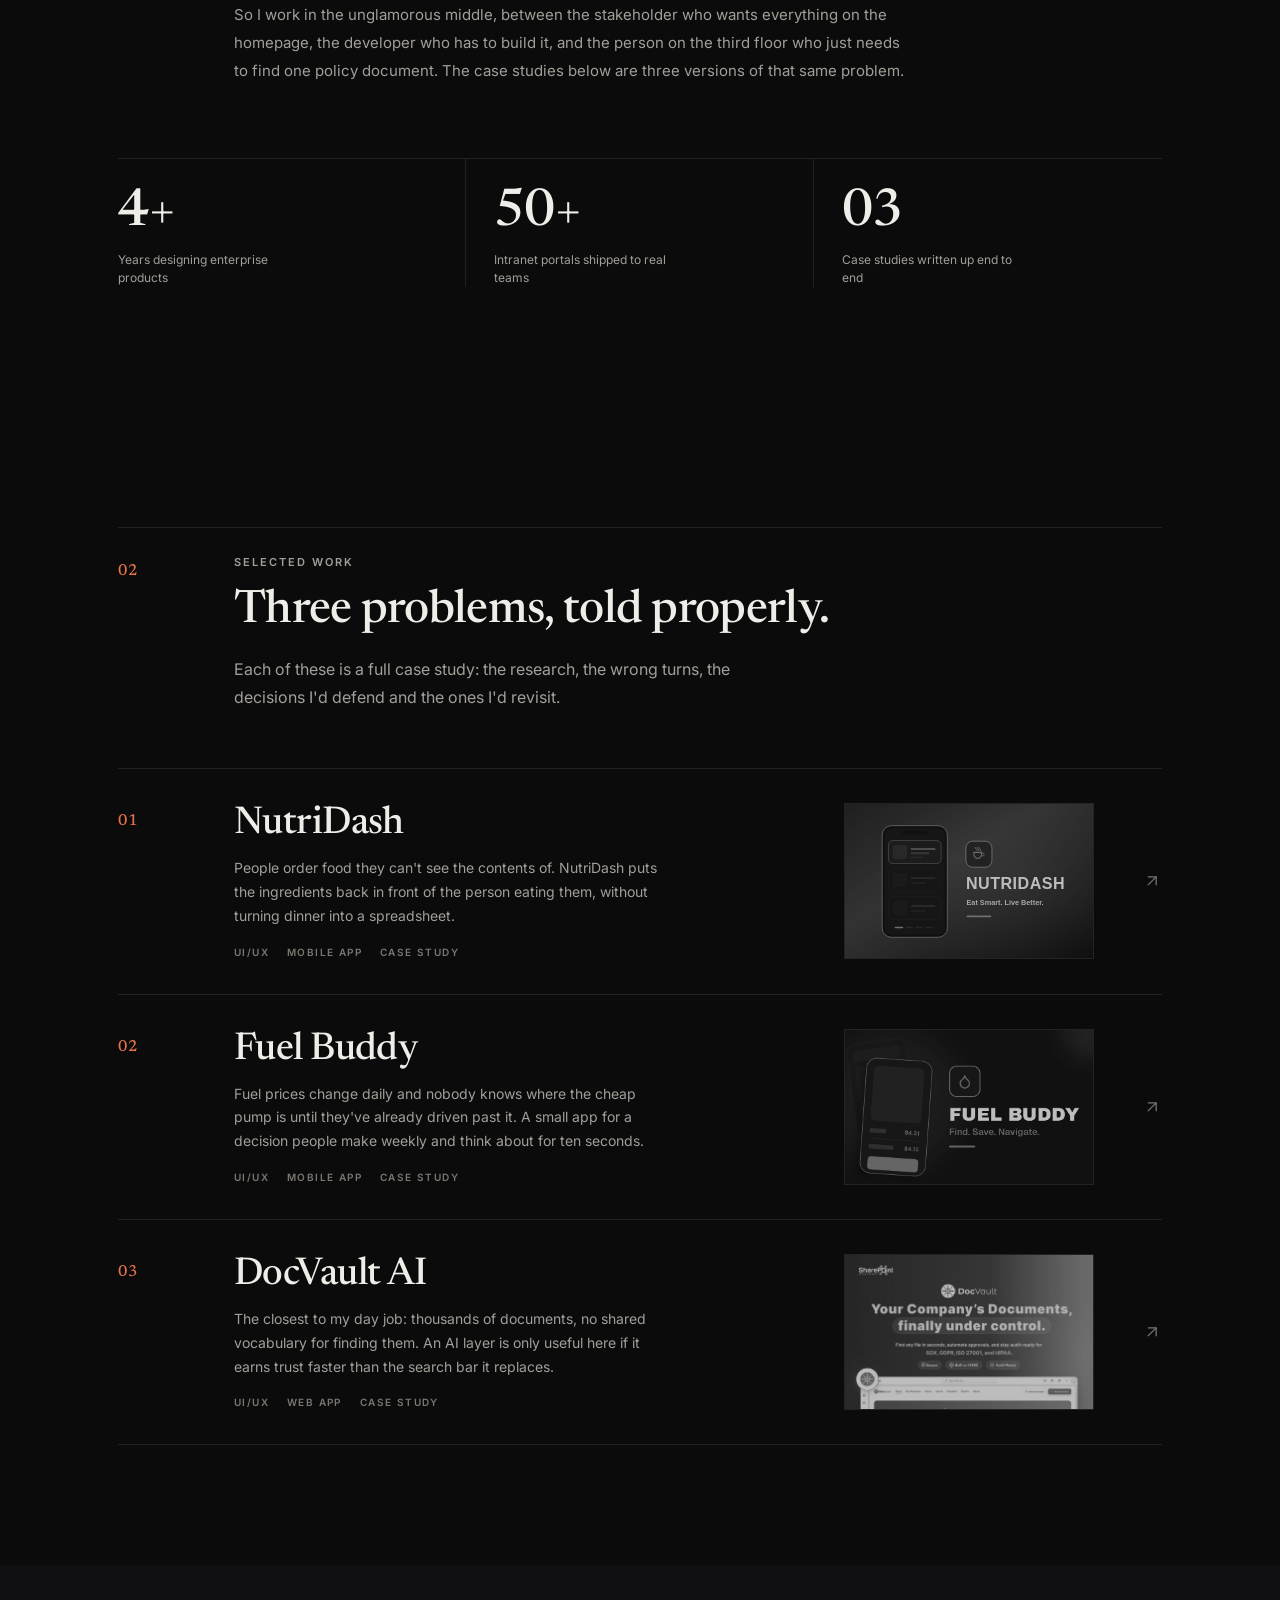
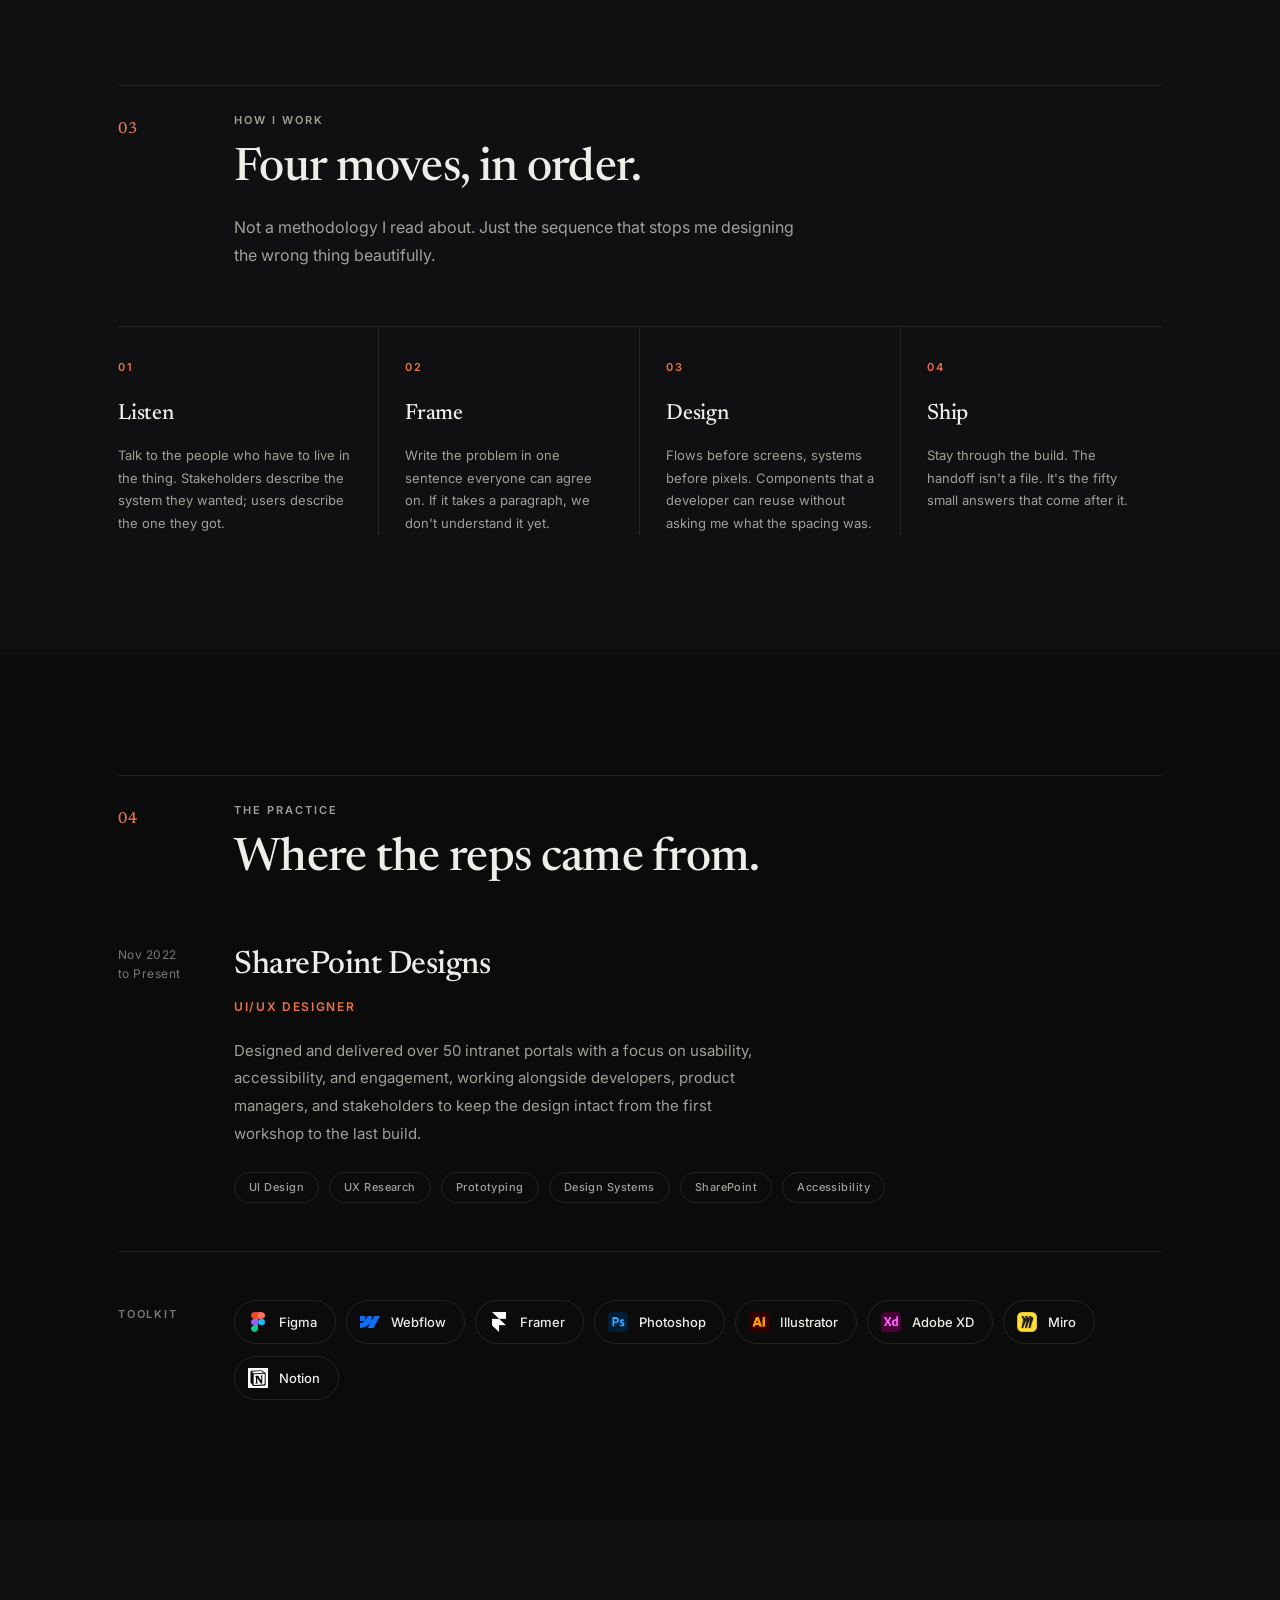
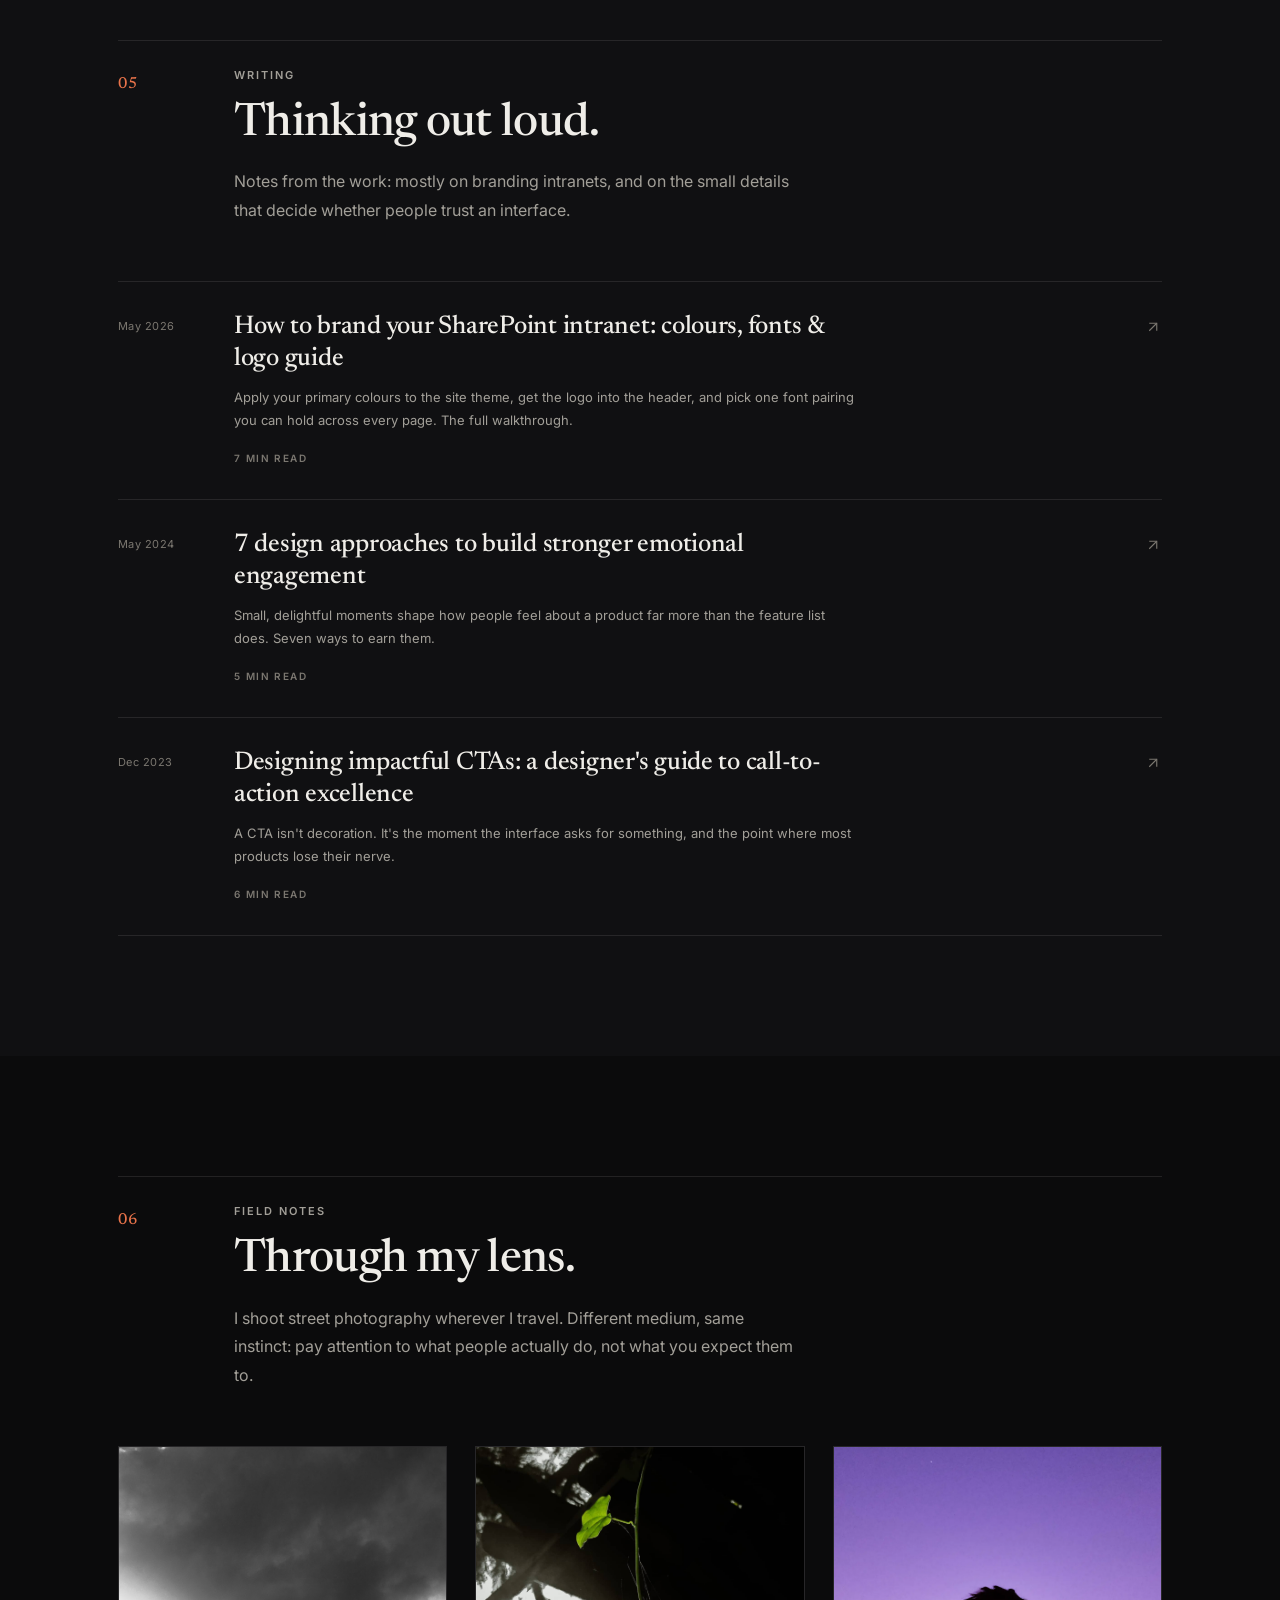
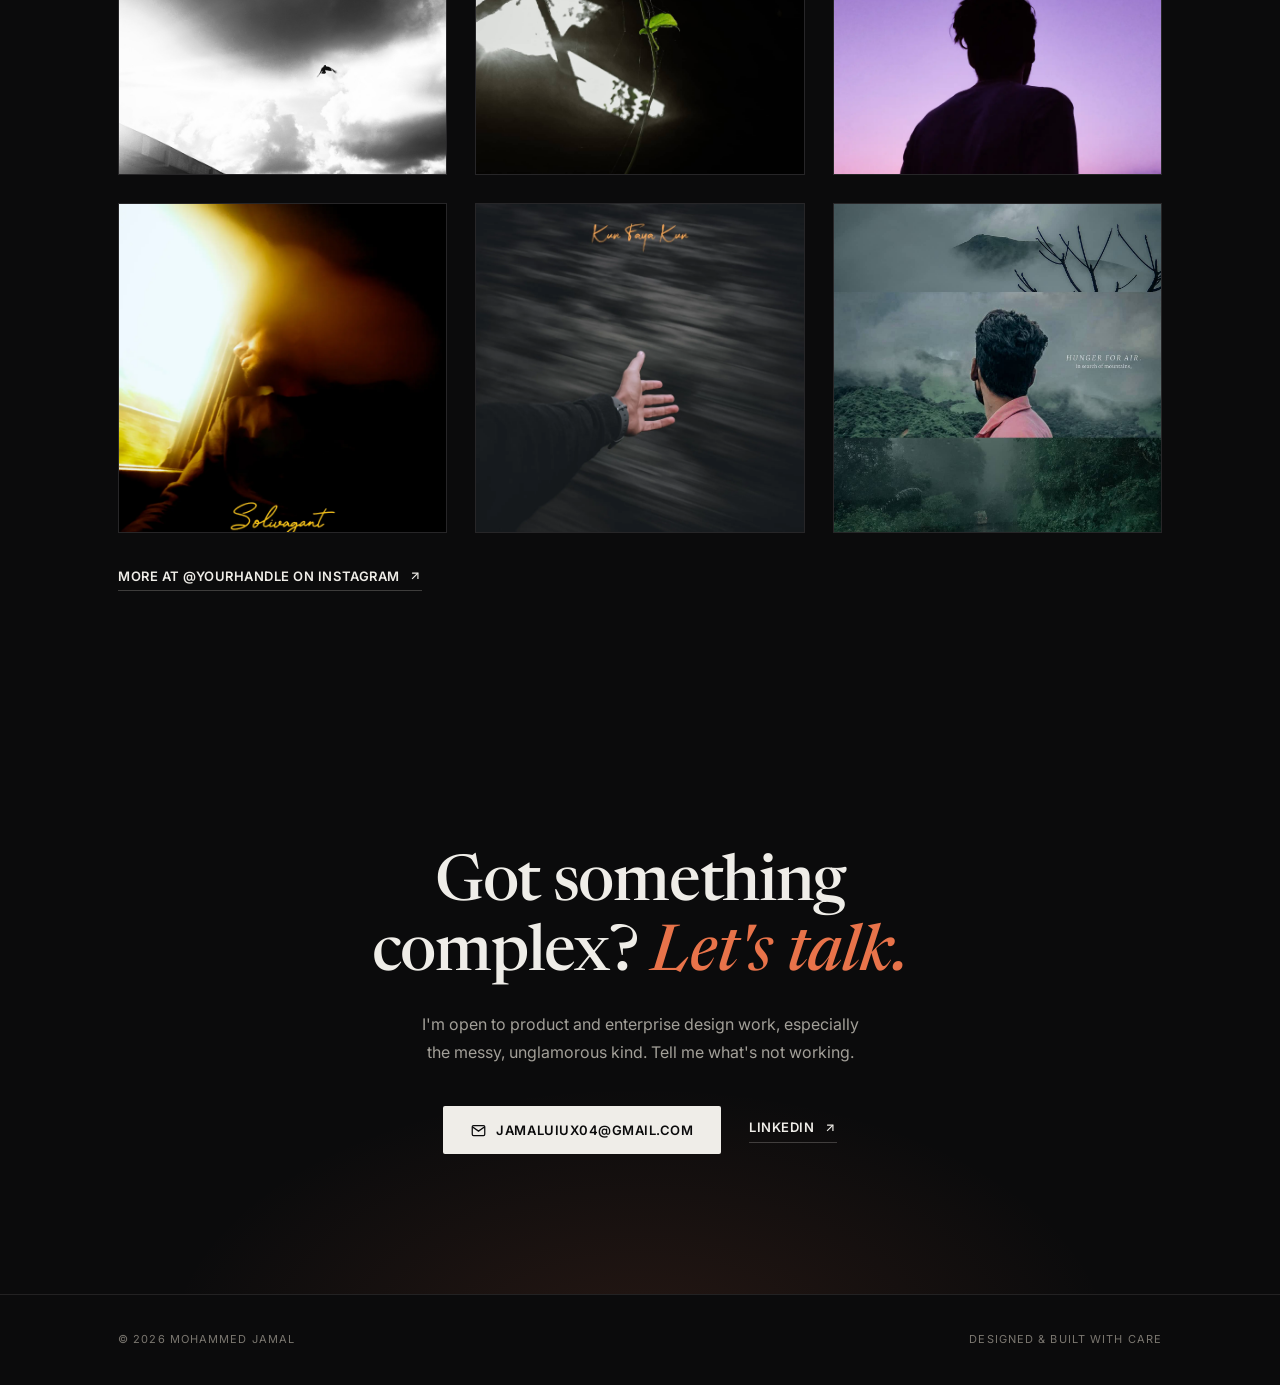
==== commit a35c7f08: "Add a Field Notes chapter for the street photography Section 06 sits between Writing and Contact, bu" ====
--- a/index.html
+++ b/index.html
@@ -23,6 +23,7 @@
                 <a href="#approach">Approach</a>
                 <a href="#experience">Practice</a>
                 <a href="#blog">Writing</a>
+                <a href="#photography">Field Notes</a>
             </div>
             <div class="nav-right">
                 <button class="theme-toggle" id="themeBtn" aria-label="Toggle theme">
@@ -41,6 +42,7 @@
         <a href="#approach">Approach</a>
         <a href="#experience">Practice</a>
         <a href="#blog">Writing</a>
+        <a href="#photography">Field Notes</a>
         <a href="mailto:jamaluiux04@gmail.com" class="mob-cta">Get in Touch</a>
     </div>
 
@@ -416,6 +418,52 @@
                     </div>
                 </a>
             </div>
+        </div>
+    </section>
+
+    <!-- 06 - Field Notes -->
+    <section class="photography" id="photography">
+        <div class="wrap">
+            <div class="sec-head rv">
+                <span class="sec-num">06</span>
+                <div class="sec-head-body">
+                    <span class="sec-label">Field Notes</span>
+                    <h2 class="sec-title">Through my lens.</h2>
+                    <p class="sec-intro">
+                        I shoot street photography wherever I travel. Different medium, same
+                        instinct: pay attention to what people actually do, not what you expect
+                        them to.
+                    </p>
+                </div>
+            </div>
+
+            <div class="photo-grid">
+                <div class="photo-item rv">
+                    <img src="assets/photography/01.jpg" alt="Street photography" loading="lazy" decoding="async">
+                </div>
+                <div class="photo-item rv">
+                    <img src="assets/photography/02.jpg" alt="Street photography" loading="lazy" decoding="async">
+                </div>
+                <div class="photo-item rv">
+                    <img src="assets/photography/03.jpg" alt="Street photography" loading="lazy" decoding="async">
+                </div>
+                <div class="photo-item rv">
+                    <img src="assets/photography/04.jpg" alt="Street photography" loading="lazy" decoding="async">
+                </div>
+                <div class="photo-item rv">
+                    <img src="assets/photography/05.jpg" alt="Street photography" loading="lazy" decoding="async">
+                </div>
+                <div class="photo-item rv">
+                    <img src="assets/photography/06.jpg" alt="Street photography" loading="lazy" decoding="async">
+                </div>
+            </div>
+
+            <p class="photo-note rv">
+                <a href="https://www.instagram.com/yourhandle" target="_blank" rel="noopener noreferrer" class="link-arrow">
+                    More at @yourhandle on Instagram
+                    <svg width="14" height="14" viewBox="0 0 24 24" fill="none" stroke="currentColor" stroke-width="2"><line x1="7" y1="17" x2="17" y2="7"/><polyline points="7 7 17 7 17 17"/></svg>
+                </a>
+            </p>
         </div>
     </section>
 
--- a/css/styles.css
+++ b/css/styles.css
@@ -46,6 +46,7 @@
     --gradient-2: var(--accent);
     --glow: rgba(232, 115, 74, .14);
     --glow-2: rgba(232, 115, 74, .08);
+    --bg-a0: rgba(11, 11, 12, 0);
     --nav-bg: rgba(11, 11, 12, .72);
     --pill-bg: rgba(239, 237, 232, .05);
     --pill-border: rgba(239, 237, 232, .09);
@@ -73,6 +74,7 @@
     --gradient-2: var(--accent);
     --glow: rgba(180, 69, 31, .1);
     --glow-2: rgba(180, 69, 31, .05);
+    --bg-a0: rgba(251, 250, 247, 0);
     --nav-bg: rgba(251, 250, 247, .78);
     --pill-bg: rgba(22, 21, 15, .04);
     --pill-border: rgba(22, 21, 15, .08);
@@ -230,7 +232,6 @@
     position: relative;
     overflow: hidden;
     padding: 200px 0 100px;
-    border-bottom: 1px solid var(--border);
 }
 .hero-mesh-bg {
     position: absolute; inset: 0; z-index: 0; pointer-events: none;
@@ -710,6 +711,35 @@
     transition: color .3s, transform .4s var(--ease);
 }
 .blog-card:hover .blog-arrow { color: var(--accent); transform: translate(4px, -4px); }
+
+/* ========================================
+   Chapter 06 - Field Notes
+   ======================================== */
+.photography { padding: var(--sec-y) 0; }
+
+.photo-grid {
+    display: grid;
+    grid-template-columns: repeat(3, 1fr);
+    gap: 28px;
+}
+.photo-item {
+    aspect-ratio: 1 / 1;
+    overflow: hidden;
+    background: var(--bg-2);
+    border: 1px solid var(--border);
+    opacity: .88;
+    transition: opacity .5s var(--ease), transform .5s var(--ease);
+}
+.photo-item:hover { opacity: 1; transform: scale(1.03); }
+.photo-item img {
+    width: 100%; height: 100%;
+    object-fit: cover; display: block;
+}
+
+.photo-note {
+    margin-top: 32px;
+    font-size: .875rem; color: var(--fg-2);
+}
 
 /* ========================================
    Contact
@@ -793,6 +823,7 @@
     .project-card { grid-template-columns: 56px 1fr 160px 32px; gap: 0 20px; }
     .sec-head, .premise-grid, .exp-entry, .toolkit { grid-template-columns: 56px 1fr; gap: 0 20px; }
     .blog-card { grid-template-columns: 56px 1fr 32px; gap: 0 20px; }
+    .photo-grid { gap: 24px; }
 }
 
 @media (max-width: 768px) {
@@ -819,6 +850,8 @@
     .project-visual { aspect-ratio: 16/10; width: 100%; order: 3; }
     .project-arrow-wrap { justify-content: flex-start; order: 4; }
 
+    .photo-grid { grid-template-columns: repeat(2, 1fr); gap: 24px; }
+
     .blog-card { grid-template-columns: 1fr; gap: 12px; padding: 28px 0; }
     .blog-card:hover { padding-left: 0; }
     .blog-arrow { justify-content: flex-start; padding-top: 0; }
@@ -834,6 +867,7 @@
 }
 
 @media (max-width: 480px) {
+    .photo-grid { grid-template-columns: 1fr; }
     .approach-steps { grid-template-columns: 1fr; }
     .step {
         border-right: none; padding: 28px 0 0 0 !important;
@@ -881,12 +915,18 @@
 .hero-scrim {
     position: absolute; inset: 0;
     background:
+        /* Dissolve to the page colour over the last ~380px. Listed first so it
+           paints above the side scrim - otherwise the .88 black wash below sat
+           on top and drove the left edge darker than the section beneath. */
+        linear-gradient(to top,
+            var(--bg) 0%,
+            var(--bg) 5%,
+            var(--bg-a0) 42%),
         linear-gradient(90deg,
             rgba(0,0,0,calc(.88 * var(--hero-scrim))) 0%,
             rgba(0,0,0,calc(.66 * var(--hero-scrim))) 34%,
             rgba(0,0,0,calc(.22 * var(--hero-scrim))) 62%,
-            transparent 84%),
-        linear-gradient(to top, var(--bg) 0%, rgba(0,0,0,0) 32%);
+            transparent 84%);
 }
 .hero .wrap { position: relative; z-index: 2; width: 100%; }
 
@@ -899,17 +939,19 @@
 .btn-secondary { color: #fff; border-color: rgba(255,255,255,.45); }
 .btn-secondary:hover { color: #fff; border-color: #fff; }
 
-/* Typewriter cursor */
-.tw-cursor {
-    display: inline-block; width: 2px; height: 1.1em;
-    background: #fff; vertical-align: middle; margin-left: 2px;
-    animation: blink 1s step-end infinite;
-}
-@keyframes blink { 0%, 100% { opacity: 1; } 50% { opacity: 0; } }
+/* Hero paragraph reveals word by word */
+.word-rise {
+    display: inline-block;
+    opacity: 0;
+    transform: translateY(.5em);
+    filter: blur(4px);
+    transition: opacity .55s var(--ease), transform .55s var(--ease), filter .55s ease;
+}
+.word-rise.is-in { opacity: 1; transform: none; filter: blur(0); }
 
 /* Actions fade up shortly after load, independent of typing */
-.hero-actions.tw-pending { opacity: 0; transform: translateY(8px); }
-.hero-actions.tw-in {
+.hero-actions.is-pending { opacity: 0; transform: translateY(8px); }
+.hero-actions.is-in {
     opacity: 1; transform: translateY(0);
     transition: opacity .4s ease, transform .4s ease;
 }
@@ -938,6 +980,6 @@
 @media (prefers-reduced-motion: reduce) {
     /* The video is kept: it never plays by itself, it only follows the user's
        own cursor. Only the self-running animations are suppressed. */
-    .tw-cursor { animation: none; }
+    .word-rise { transition: none; opacity: 1; transform: none; filter: none; }
     .hero-hint { display: none; }
 }
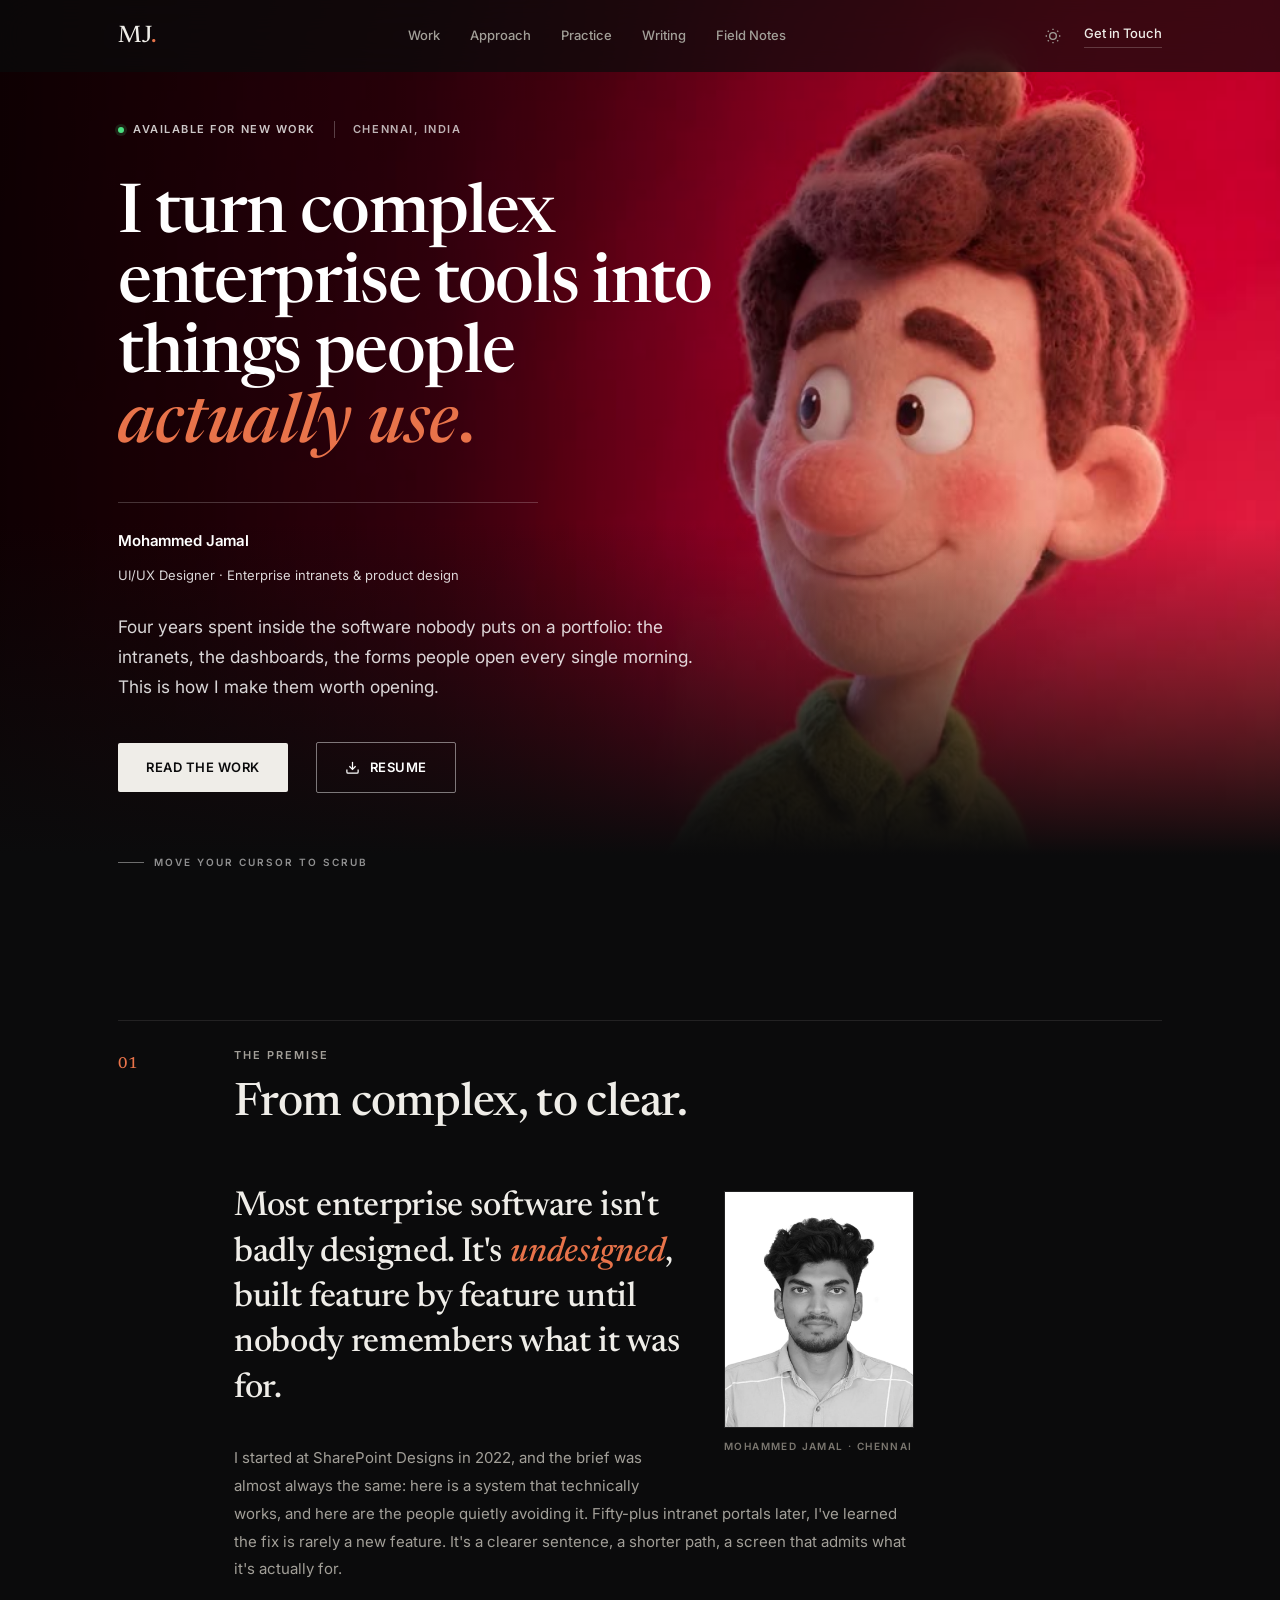
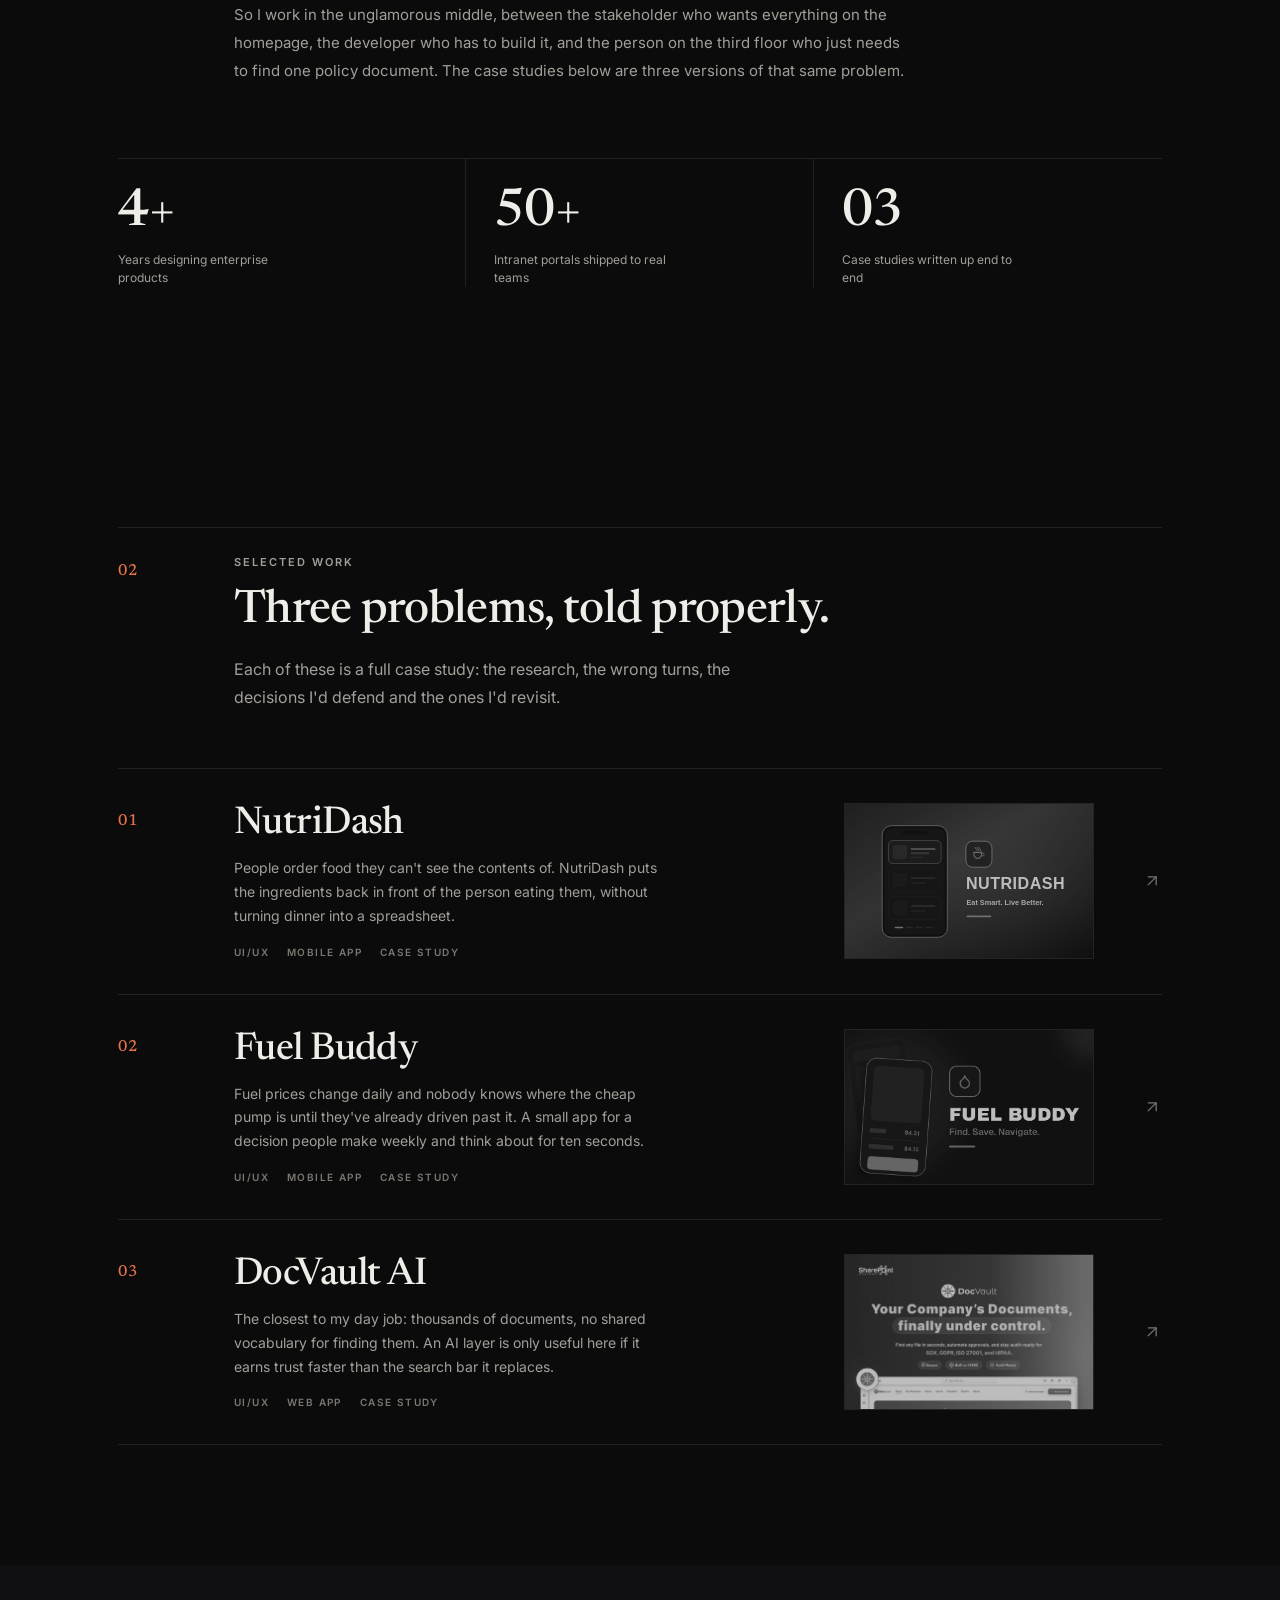
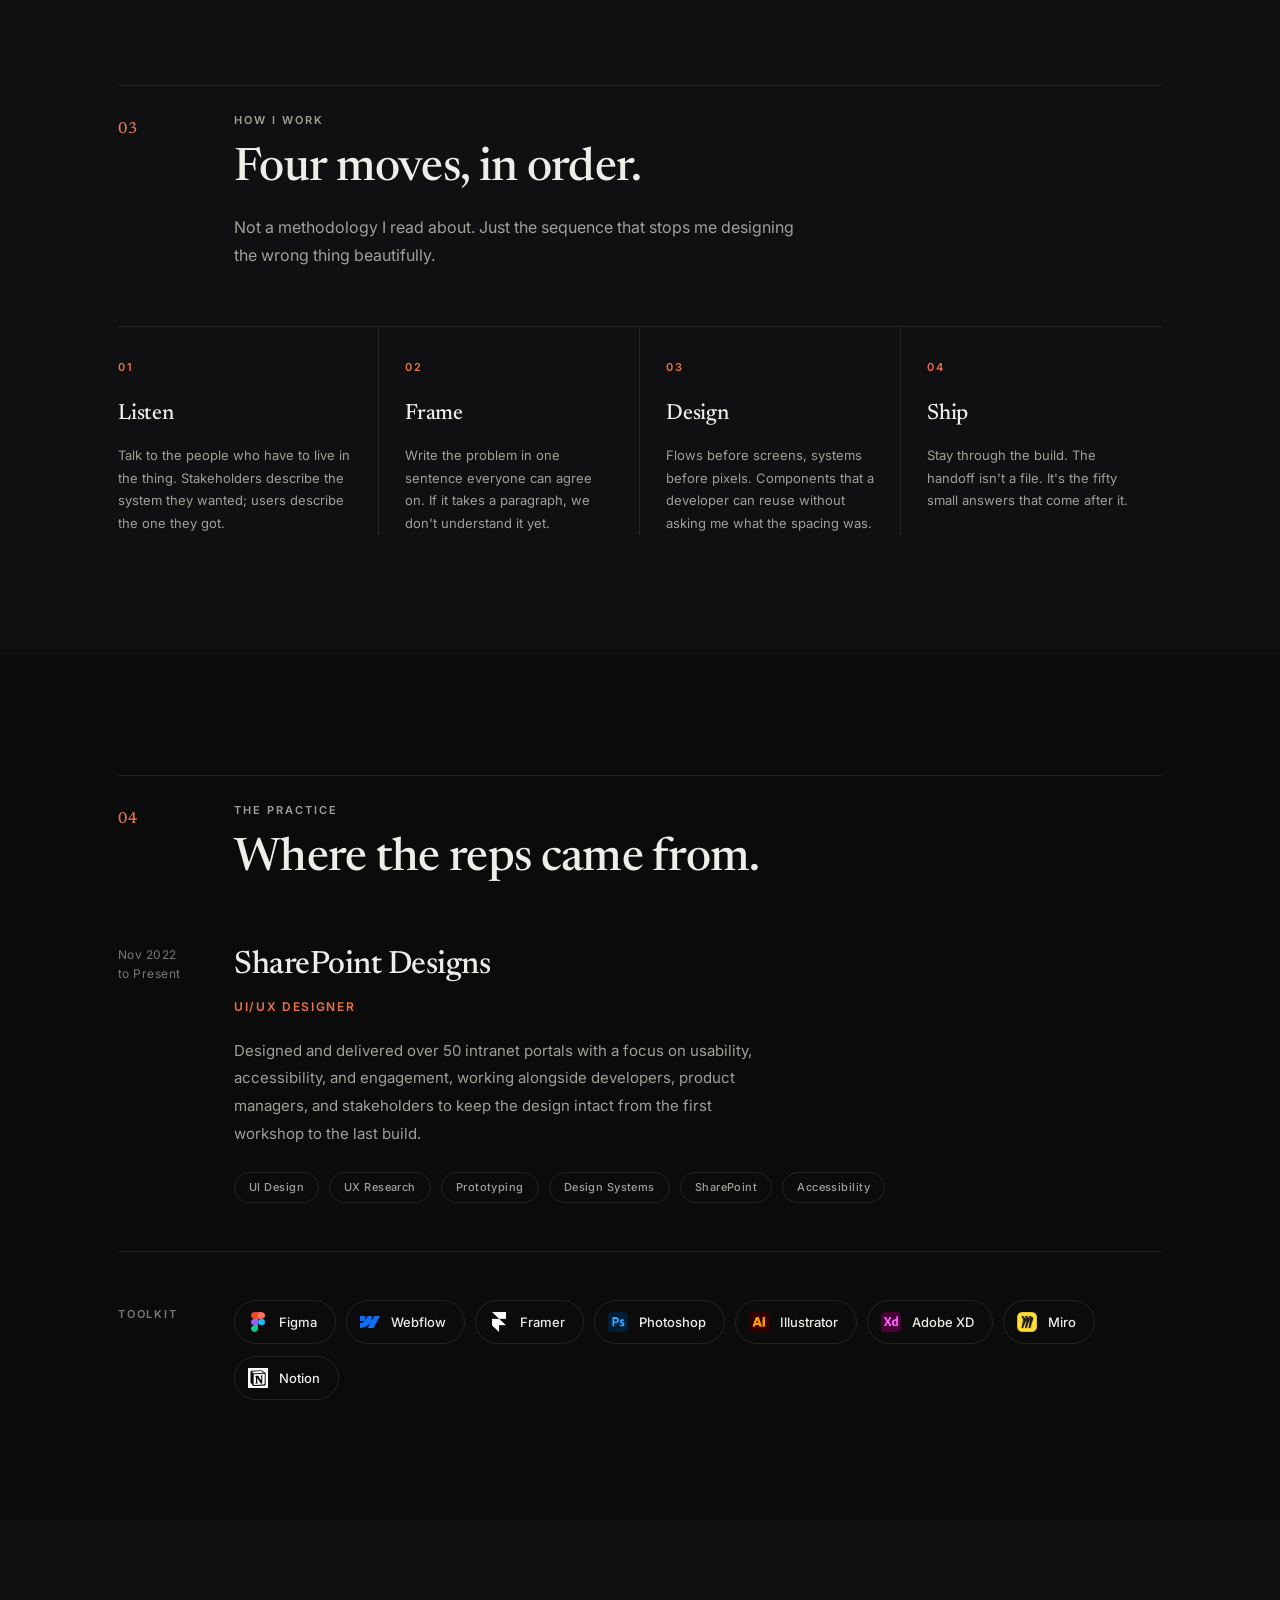
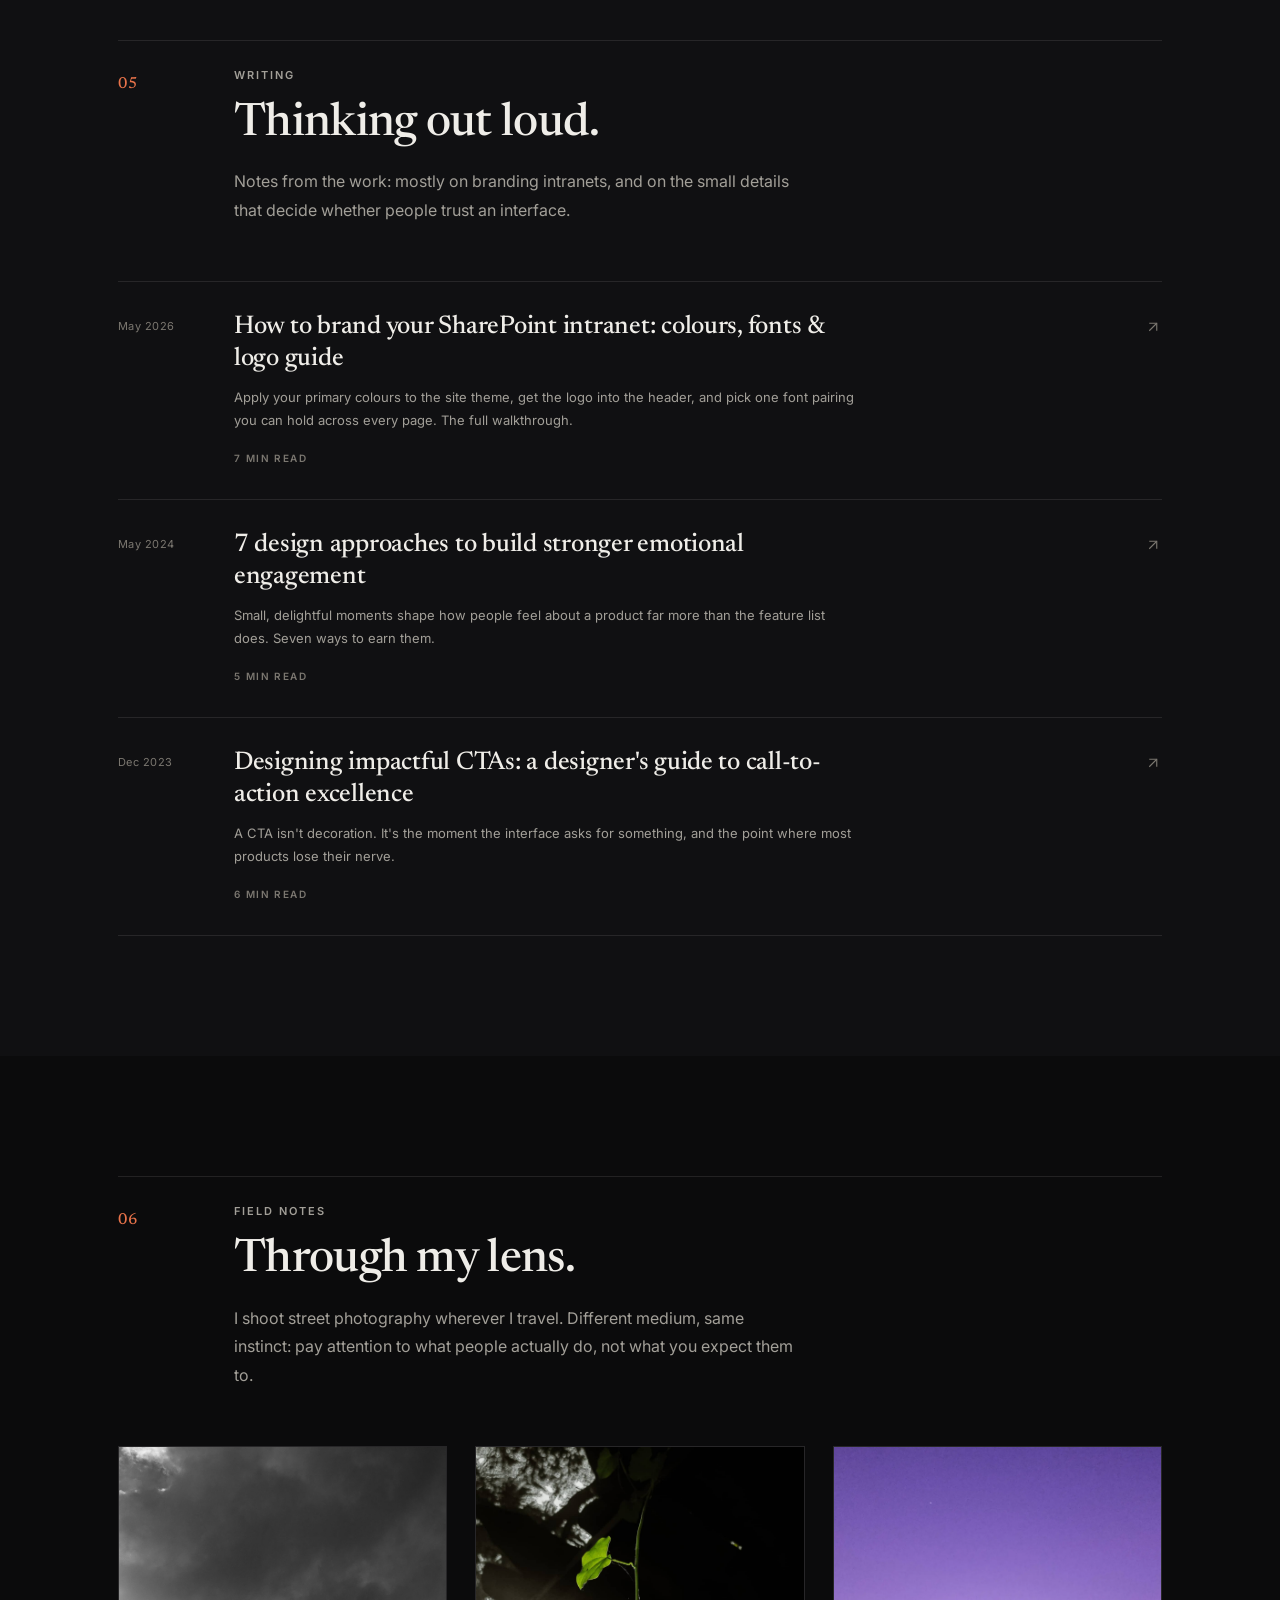
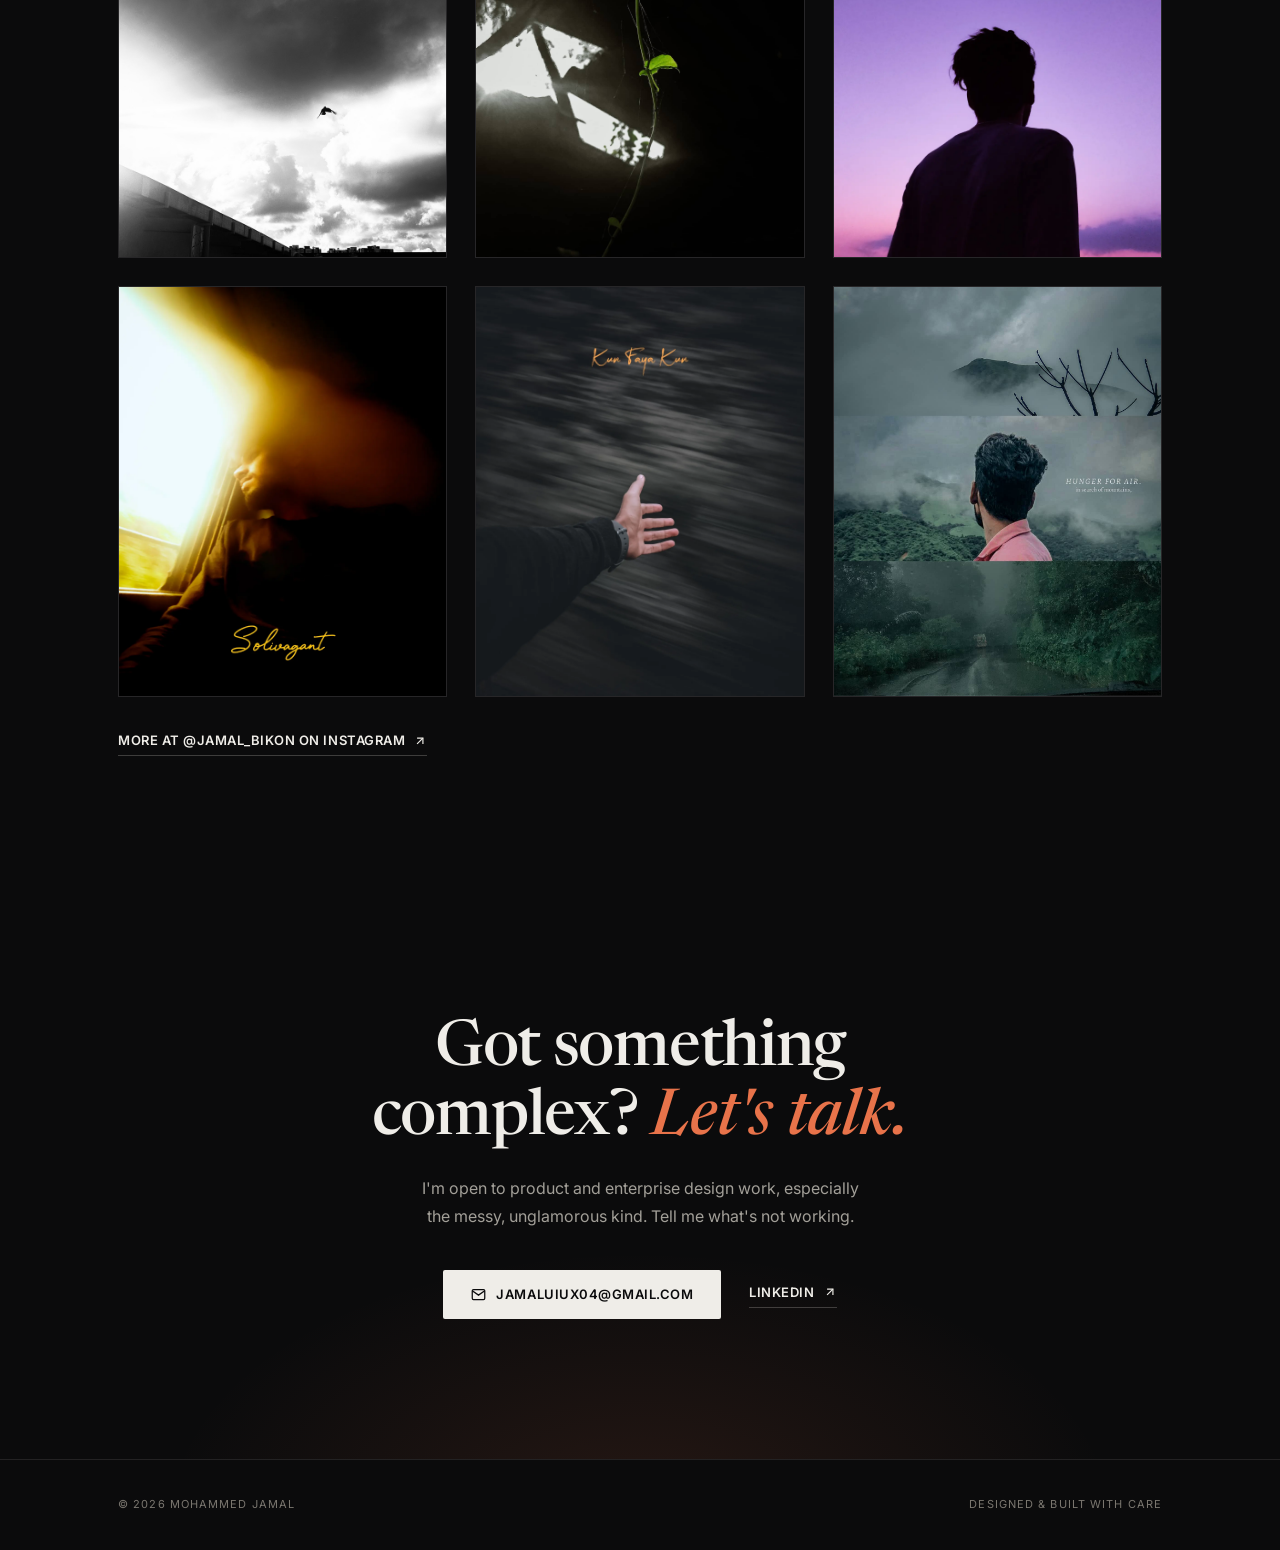
==== commit 68c851ca: "Frame the field notes at 4:5 and link the real Instagram The photos are 4:5 portrait exports, so the" ====
--- a/index.html
+++ b/index.html
@@ -459,8 +459,8 @@
             </div>
 
             <p class="photo-note rv">
-                <a href="https://www.instagram.com/yourhandle" target="_blank" rel="noopener noreferrer" class="link-arrow">
-                    More at @yourhandle on Instagram
+                <a href="https://www.instagram.com/jamal_bikon/" target="_blank" rel="noopener noreferrer" class="link-arrow">
+                    More at @jamal_bikon on Instagram
                     <svg width="14" height="14" viewBox="0 0 24 24" fill="none" stroke="currentColor" stroke-width="2"><line x1="7" y1="17" x2="17" y2="7"/><polyline points="7 7 17 7 17 17"/></svg>
                 </a>
             </p>
--- a/css/styles.css
+++ b/css/styles.css
@@ -723,7 +723,8 @@
     gap: 28px;
 }
 .photo-item {
-    aspect-ratio: 1 / 1;
+    /* Instagram's portrait post ratio, so the frames crop as little as possible */
+    aspect-ratio: 4 / 5;
     overflow: hidden;
     background: var(--bg-2);
     border: 1px solid var(--border);
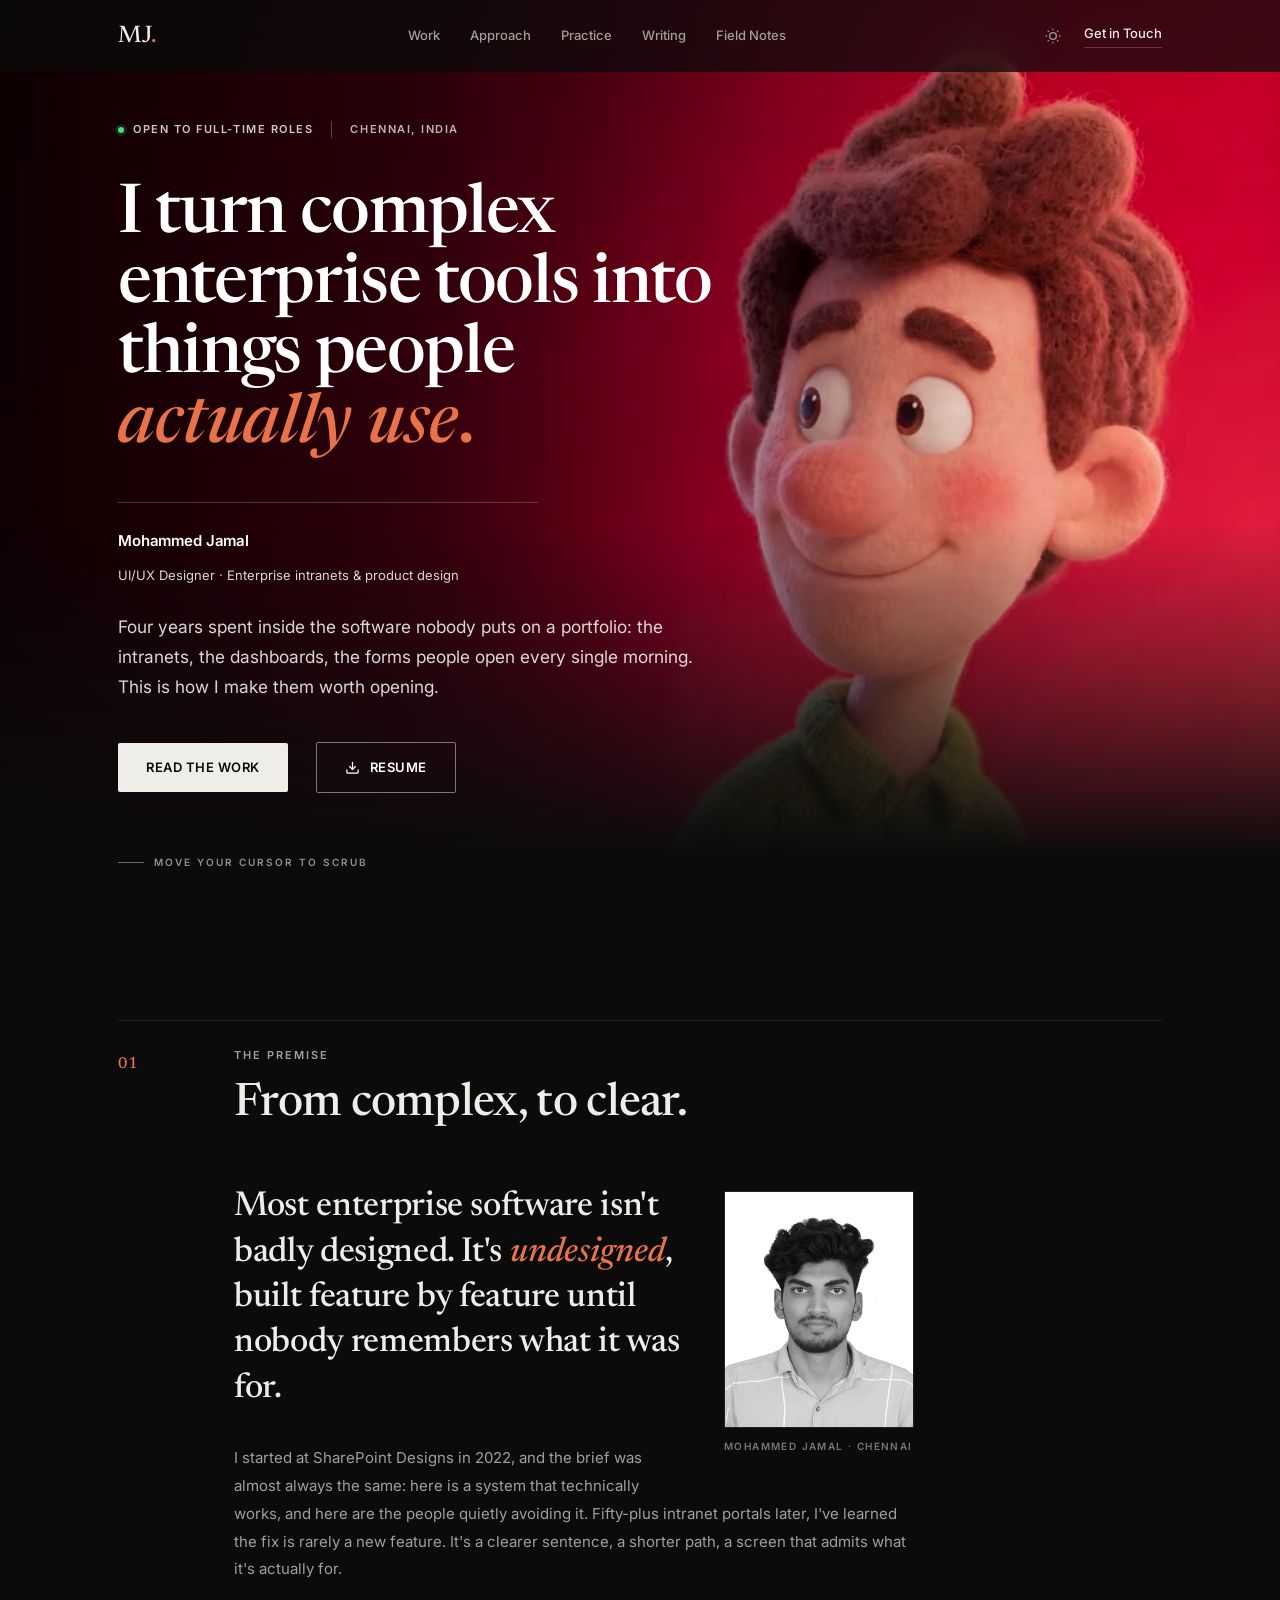
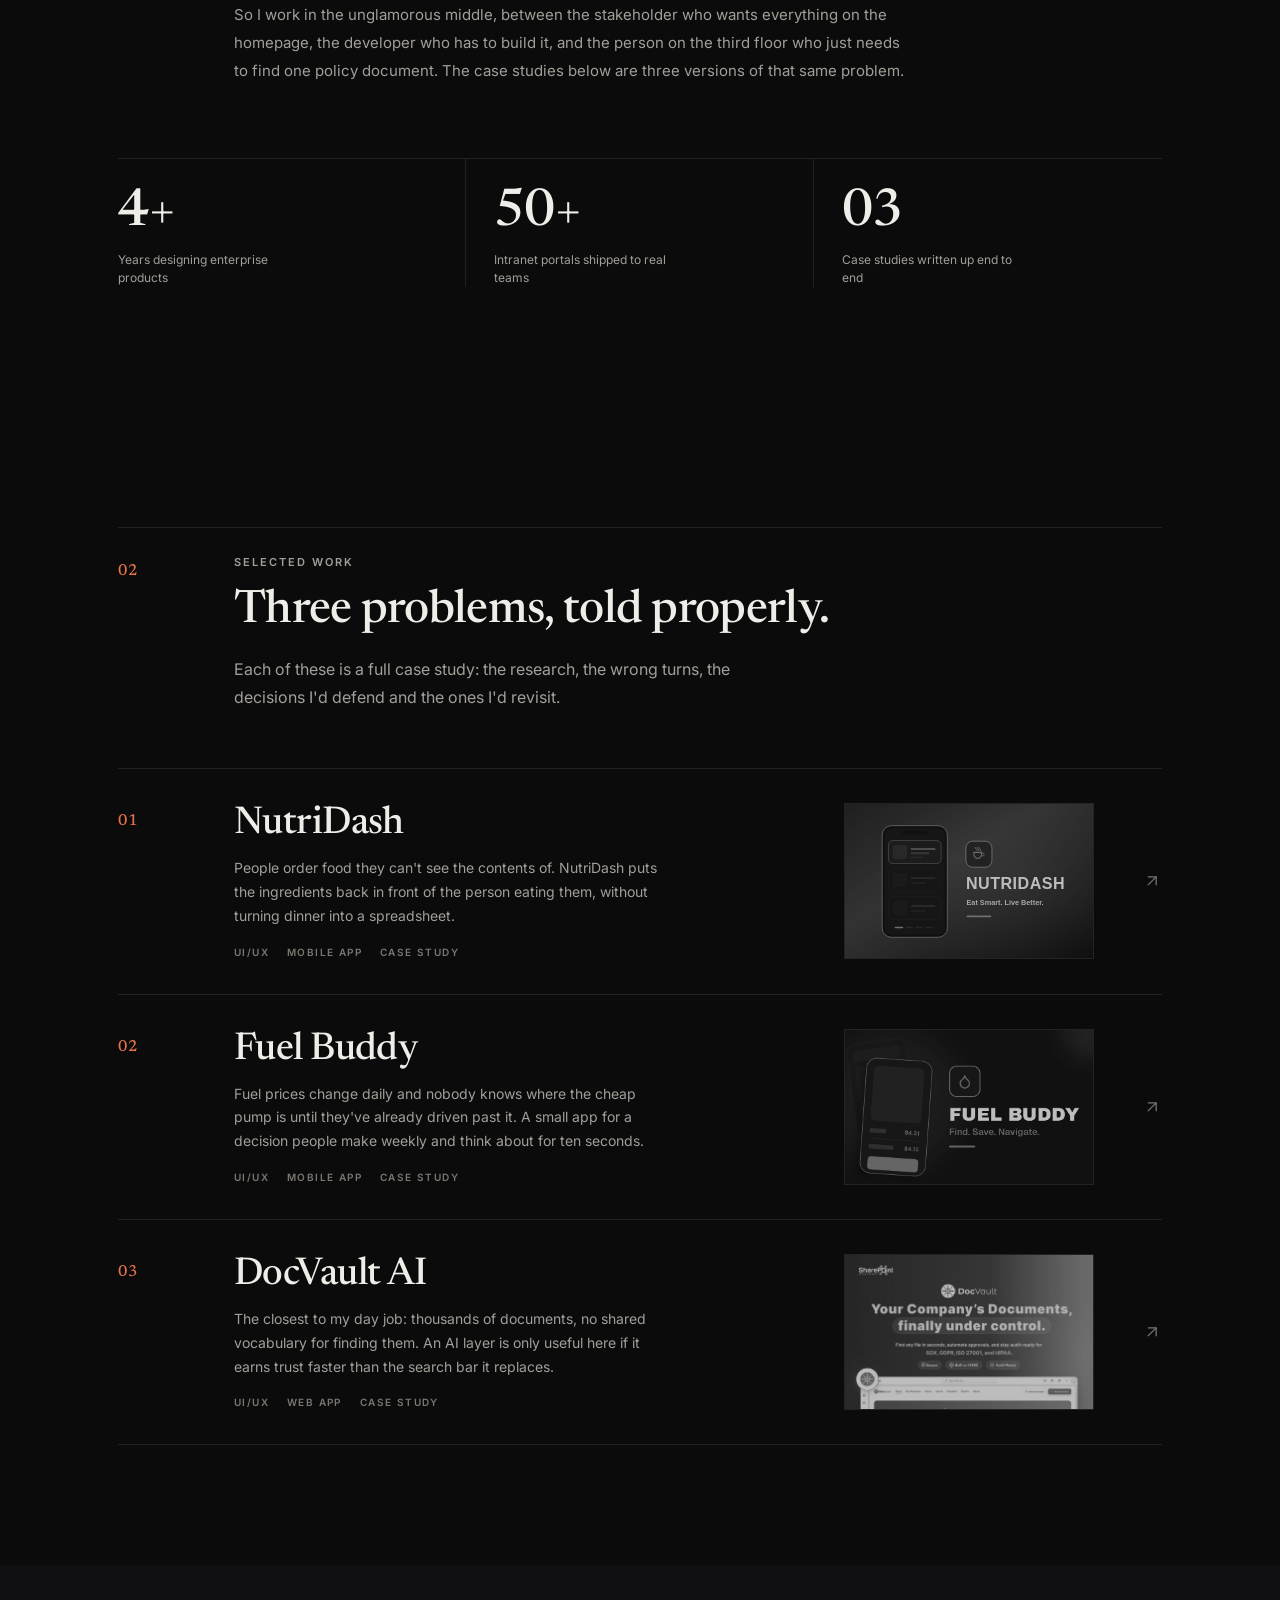
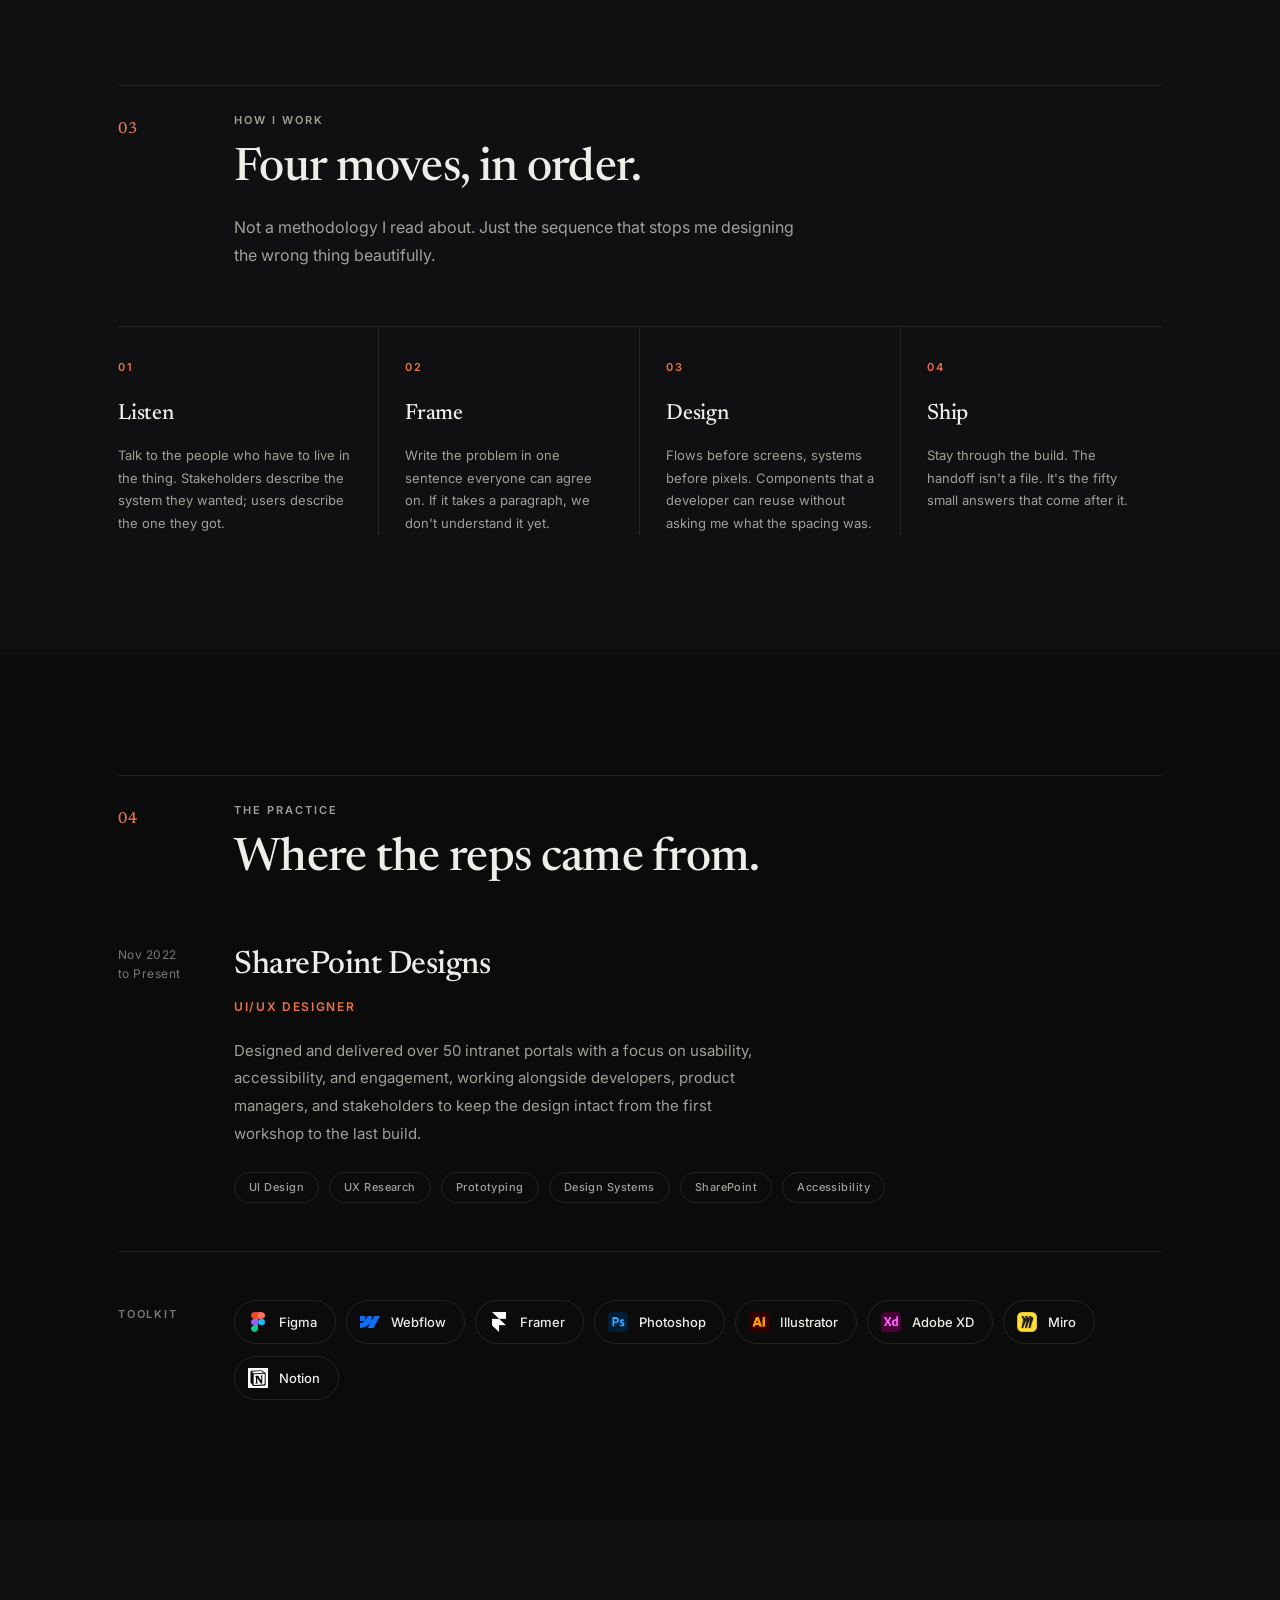
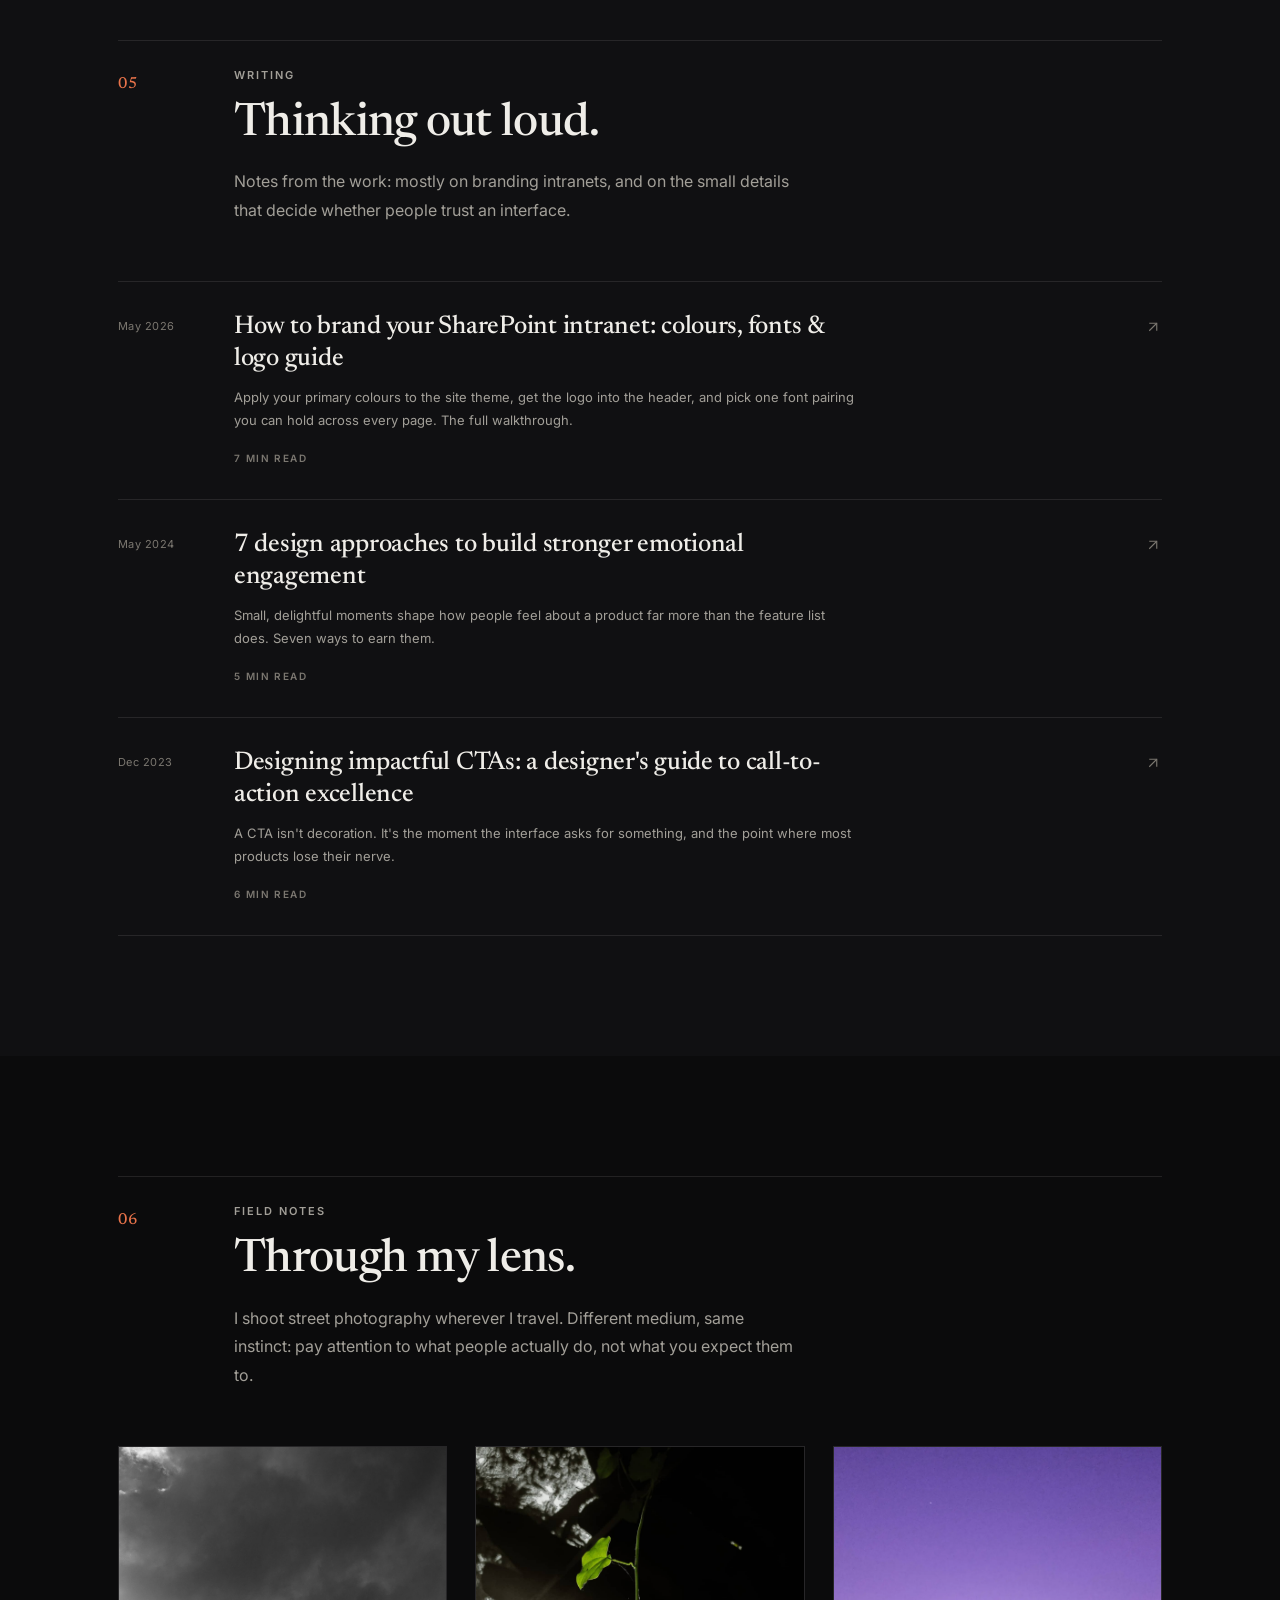
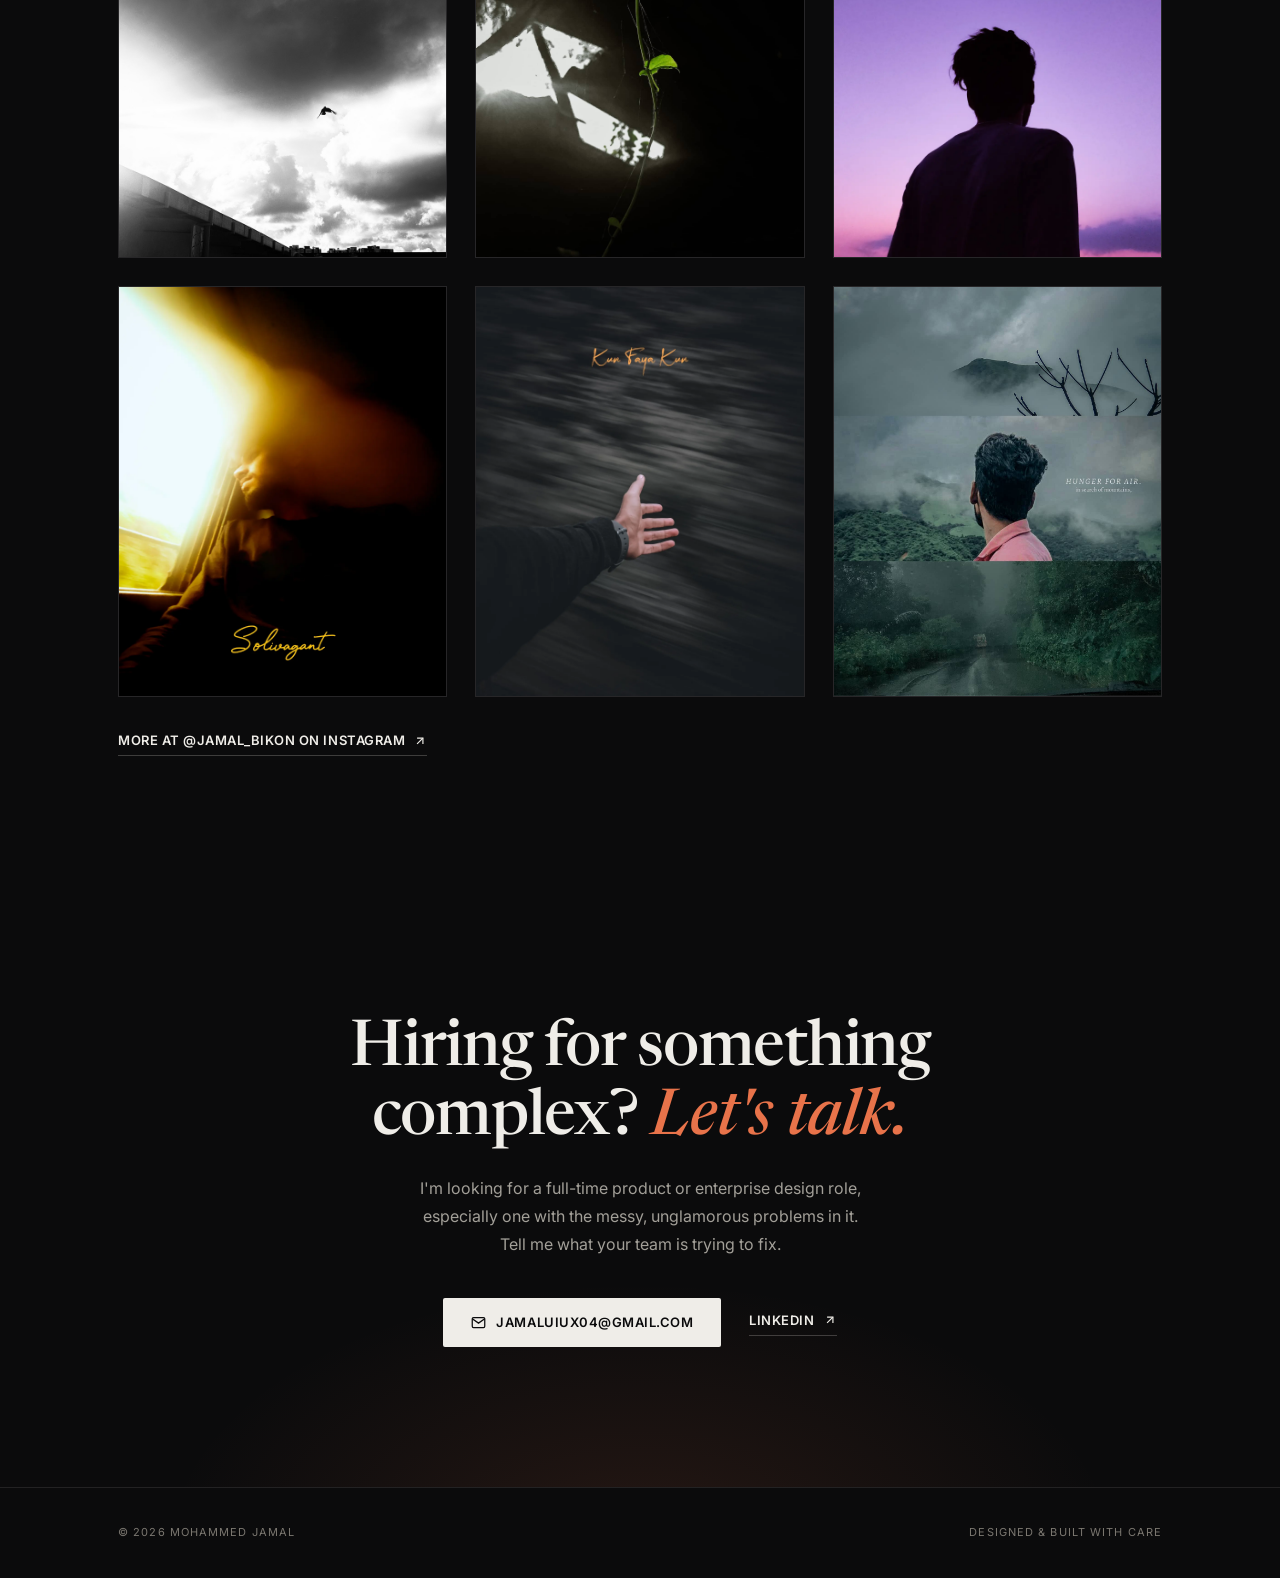
==== commit f213ac7b: "Ask for a role, not a project Every call to action read as freelance solicitation. The contact headi" ====
--- a/index.html
+++ b/index.html
@@ -58,7 +58,7 @@
         <div class="wrap">
             <div class="hero-top rv">
                 <span class="available-badge">
-                    <span class="available-dot"></span> Available for new work
+                    <span class="available-dot"></span> Open to full-time roles
                 </span>
                 <span class="hero-locale">Chennai, India</span>
             </div>
@@ -471,10 +471,11 @@
     <section class="contact" id="contact">
         <div class="wrap">
             <div class="contact-inner rv">
-                <h2>Got something<br>complex? <span class="serif-em">Let's talk.</span></h2>
+                <h2>Hiring for something<br>complex? <span class="serif-em">Let's talk.</span></h2>
                 <p>
-                    I'm open to product and enterprise design work, especially the messy,
-                    unglamorous kind. Tell me what's not working.
+                    I'm looking for a full-time product or enterprise design role, especially
+                    one with the messy, unglamorous problems in it. Tell me what your team
+                    is trying to fix.
                 </p>
                 <div class="contact-actions">
                     <a href="mailto:jamaluiux04@gmail.com" class="btn-primary">
